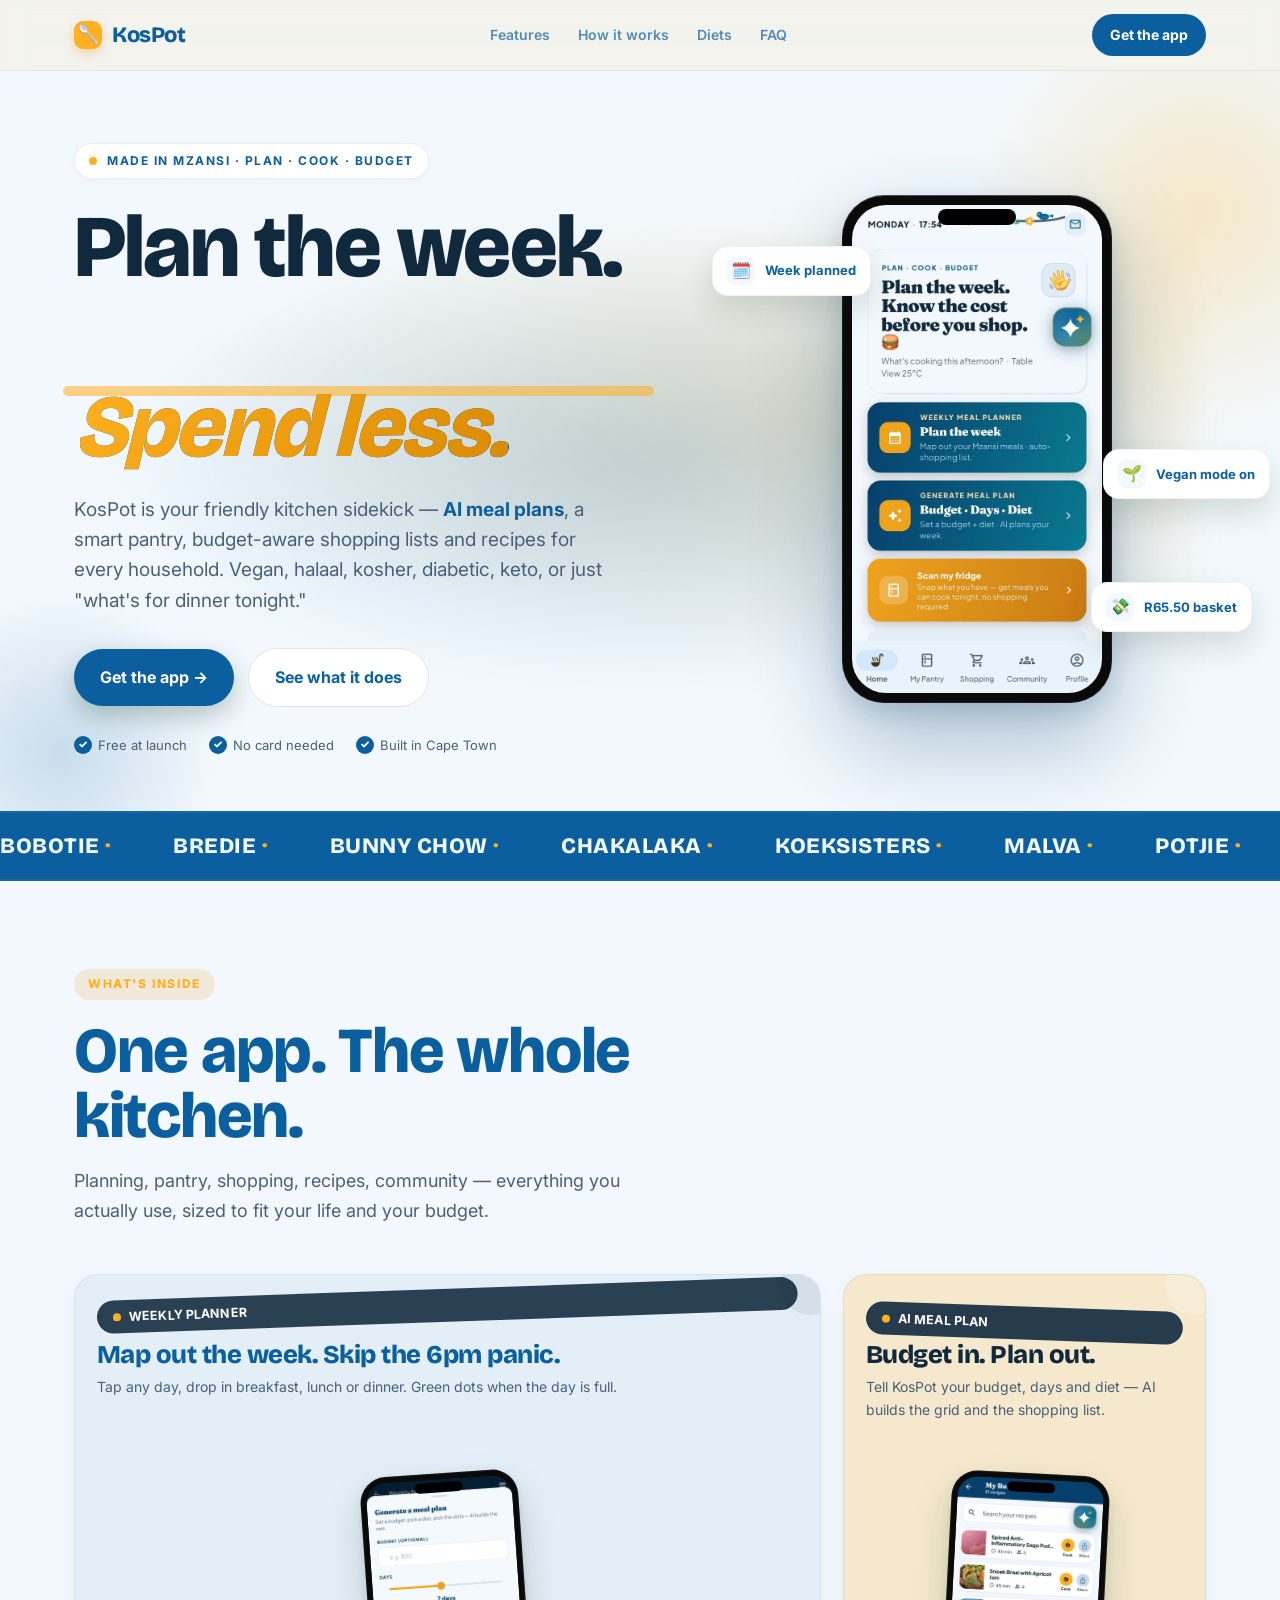
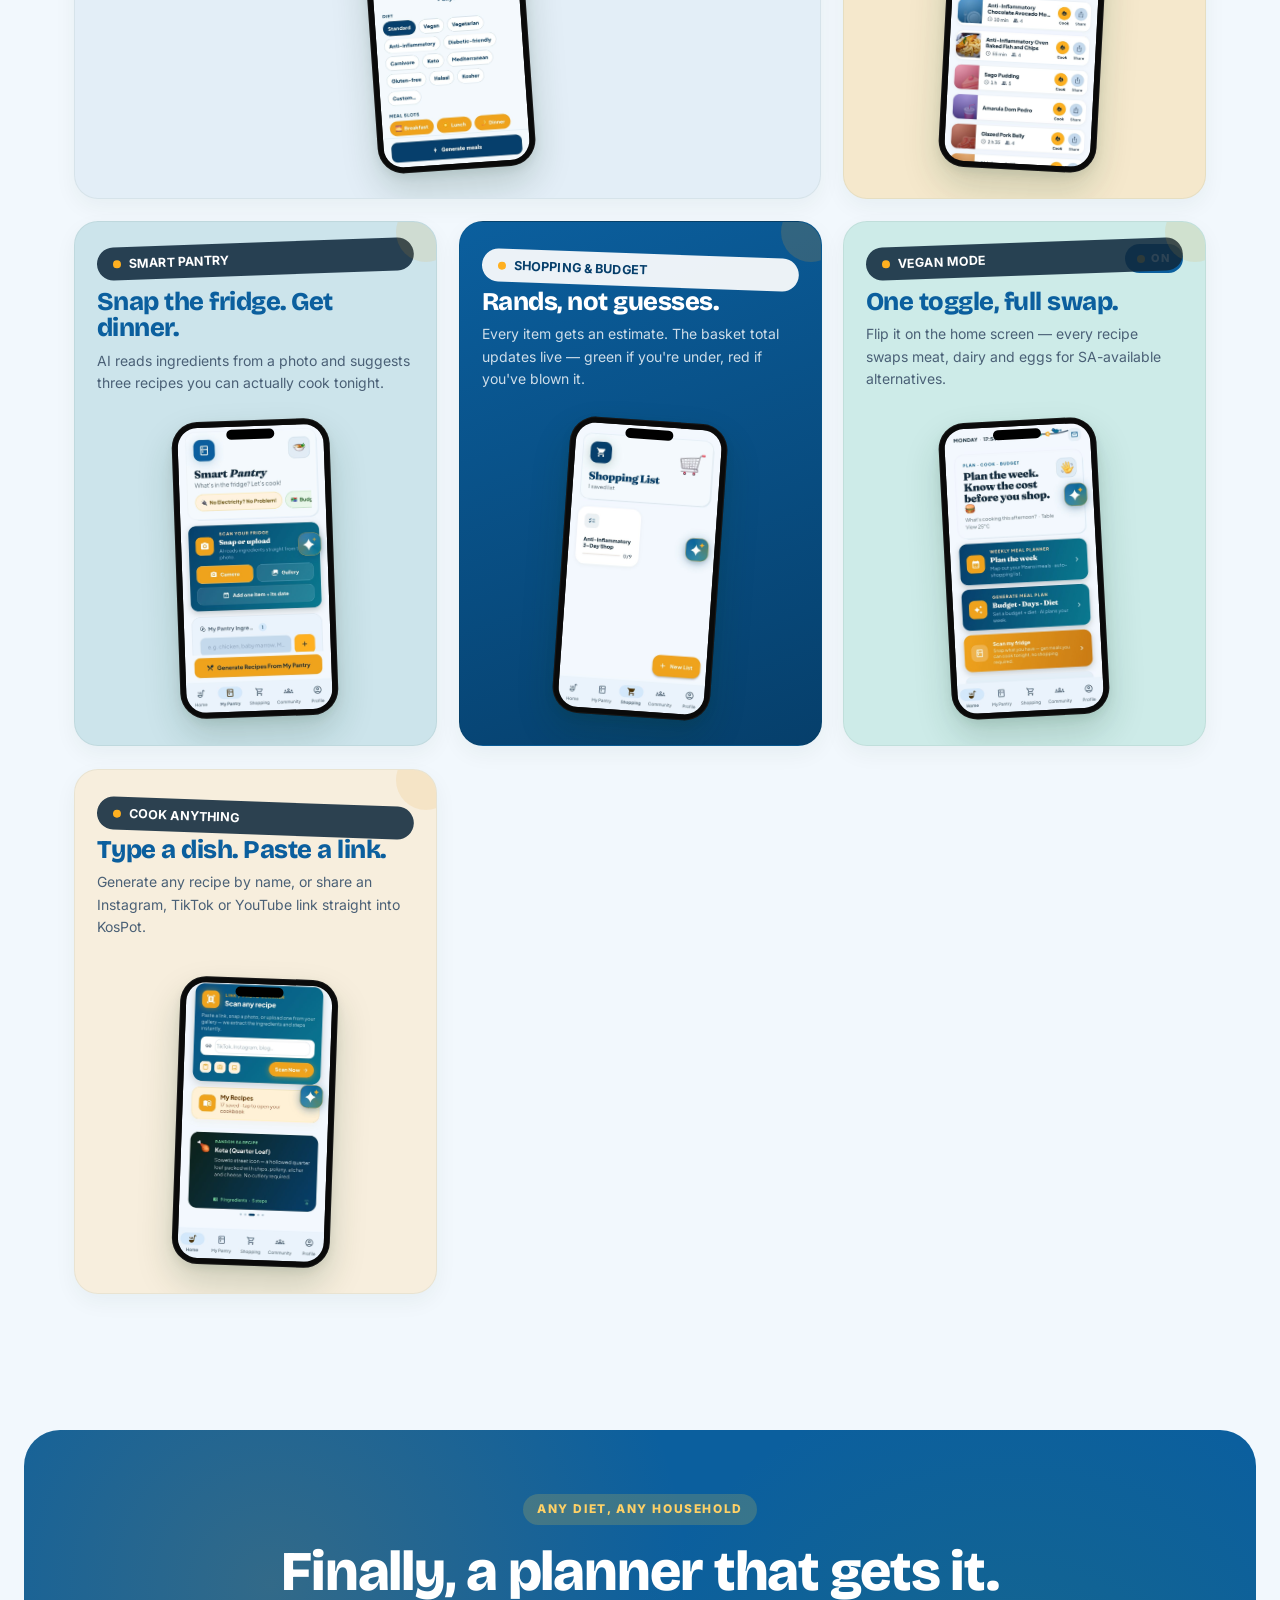
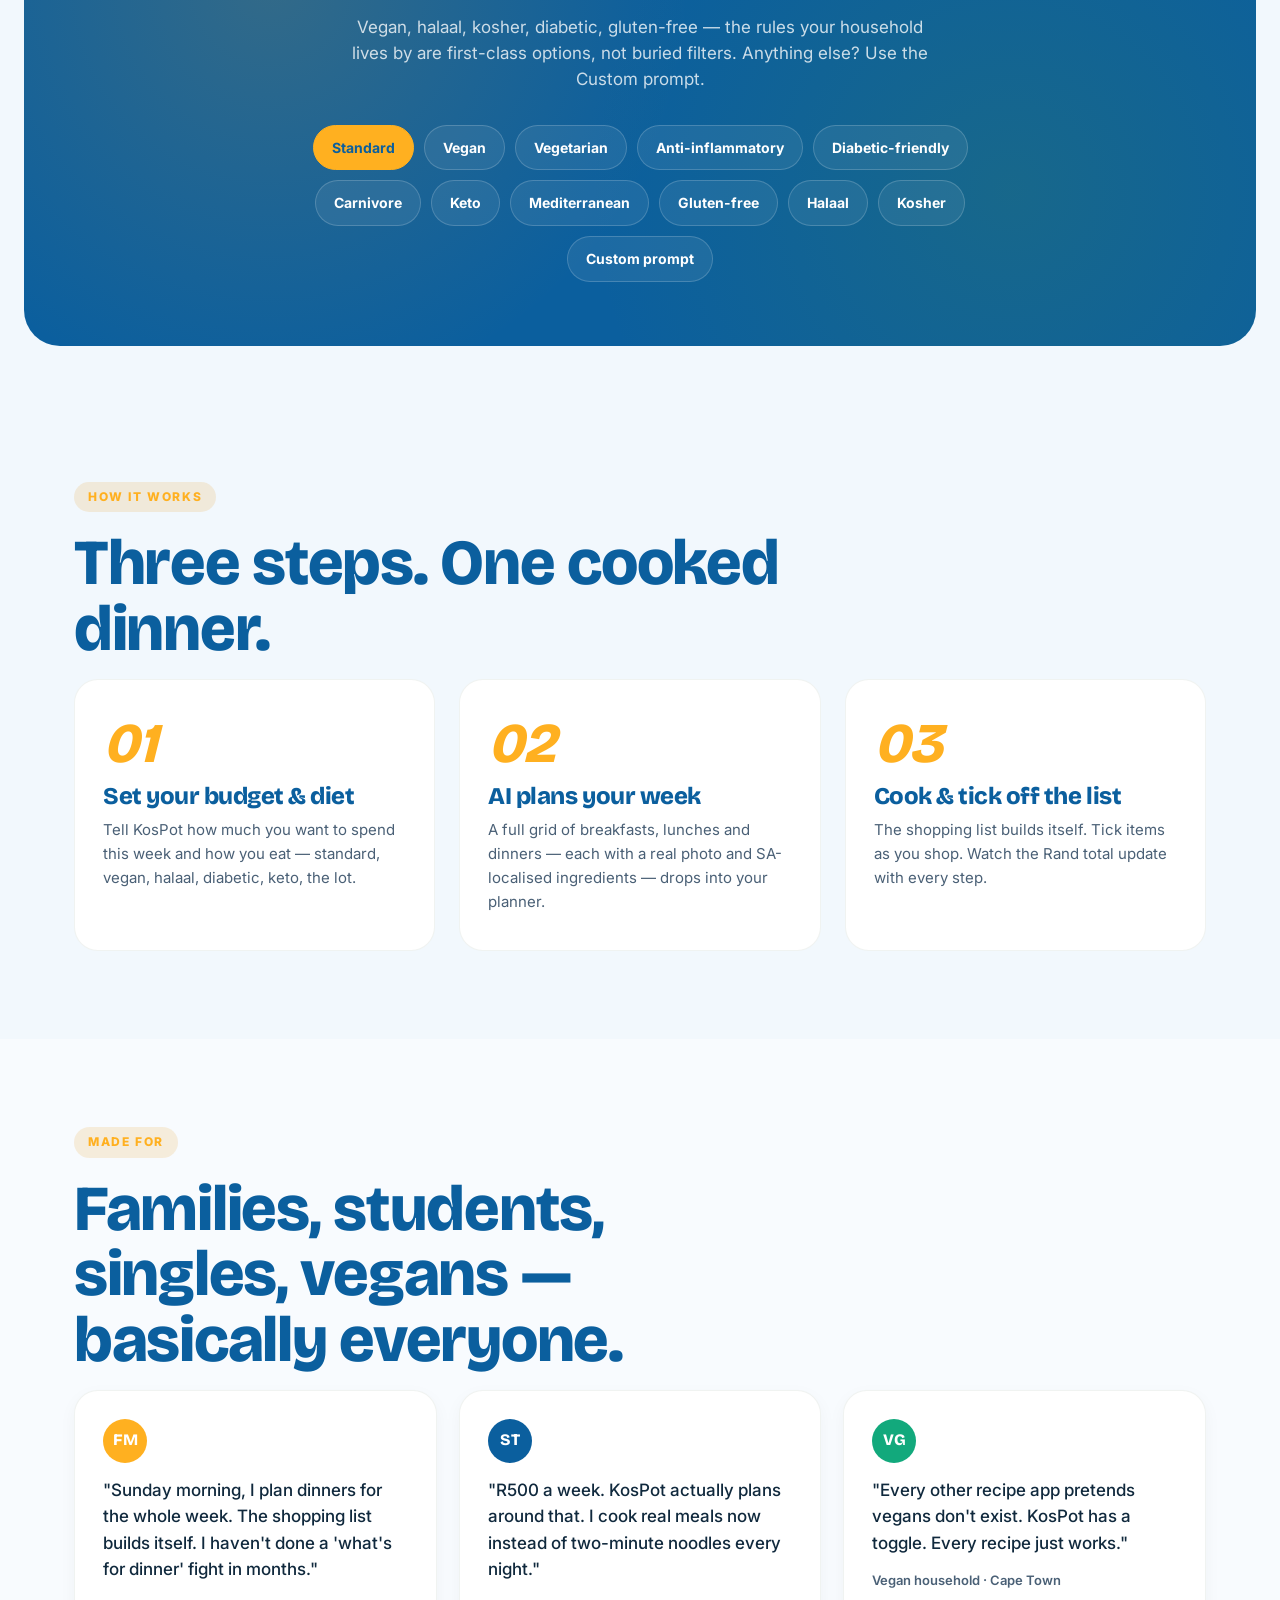
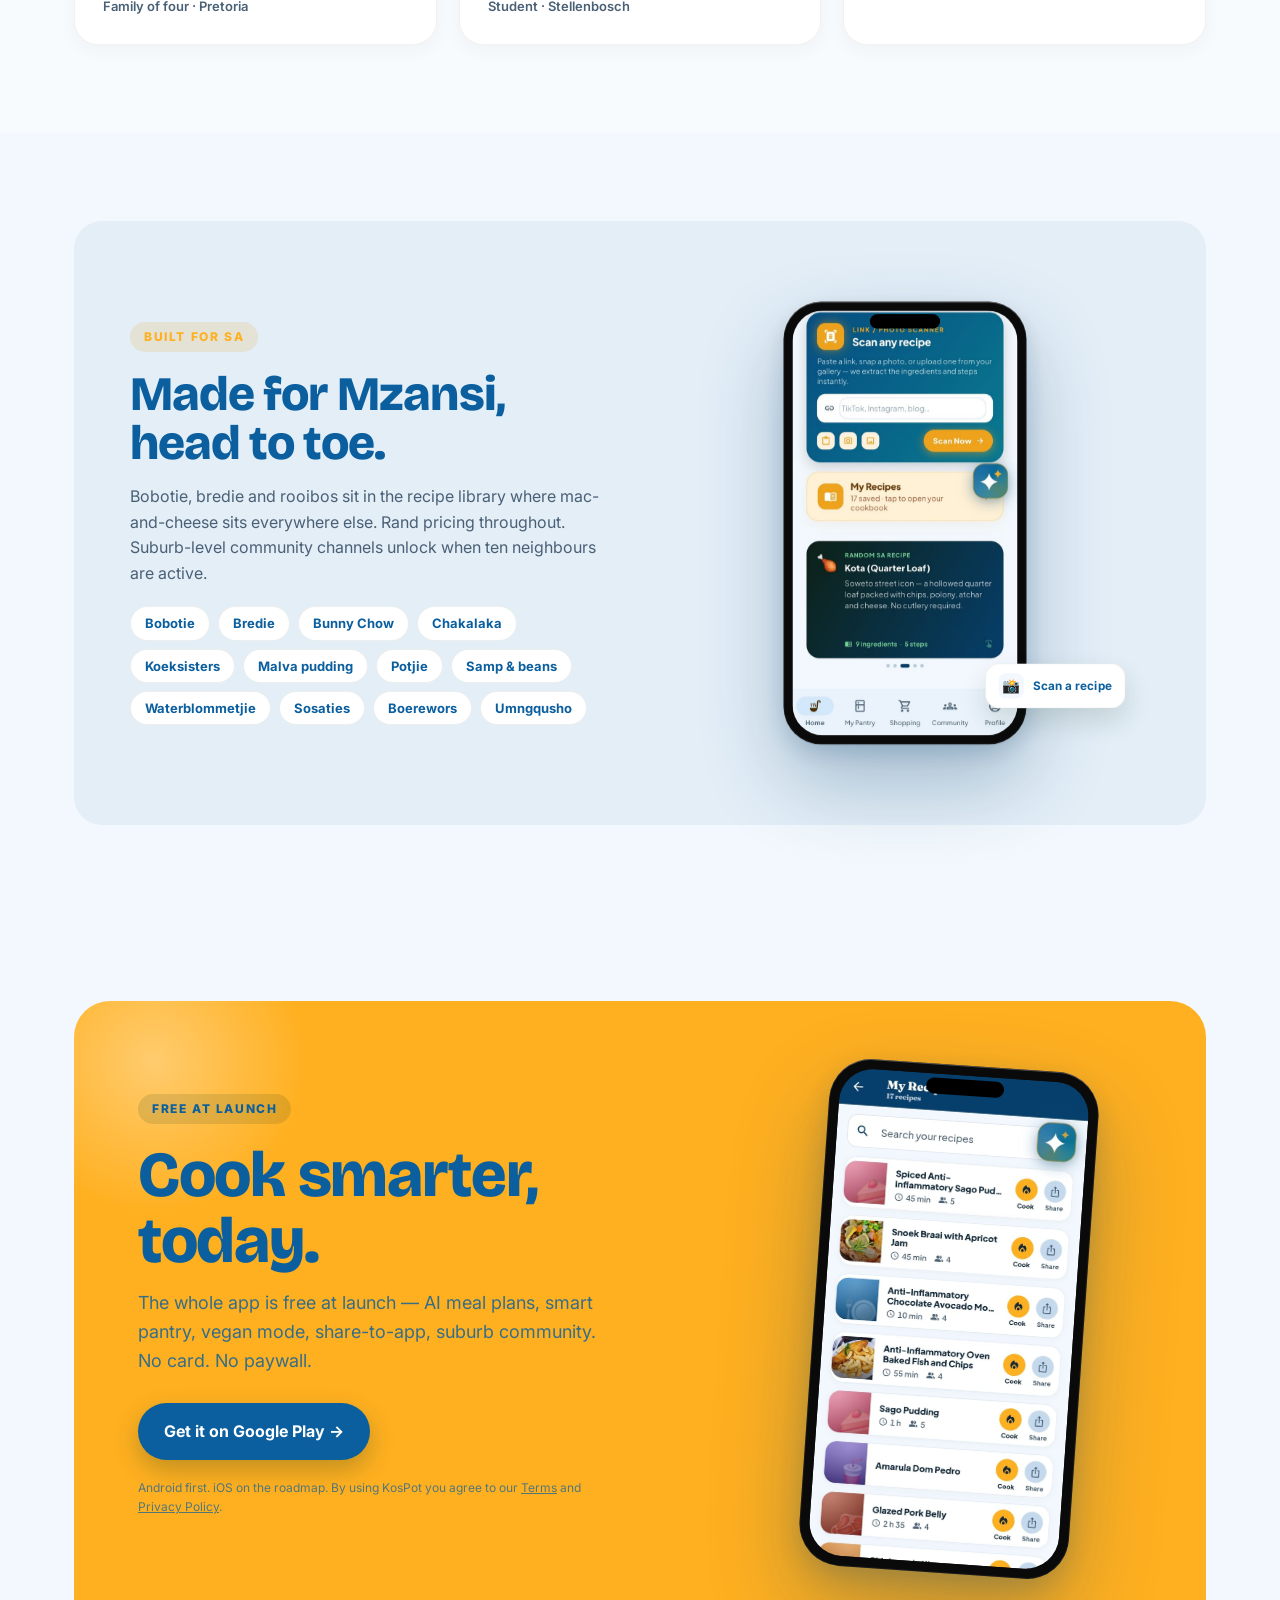
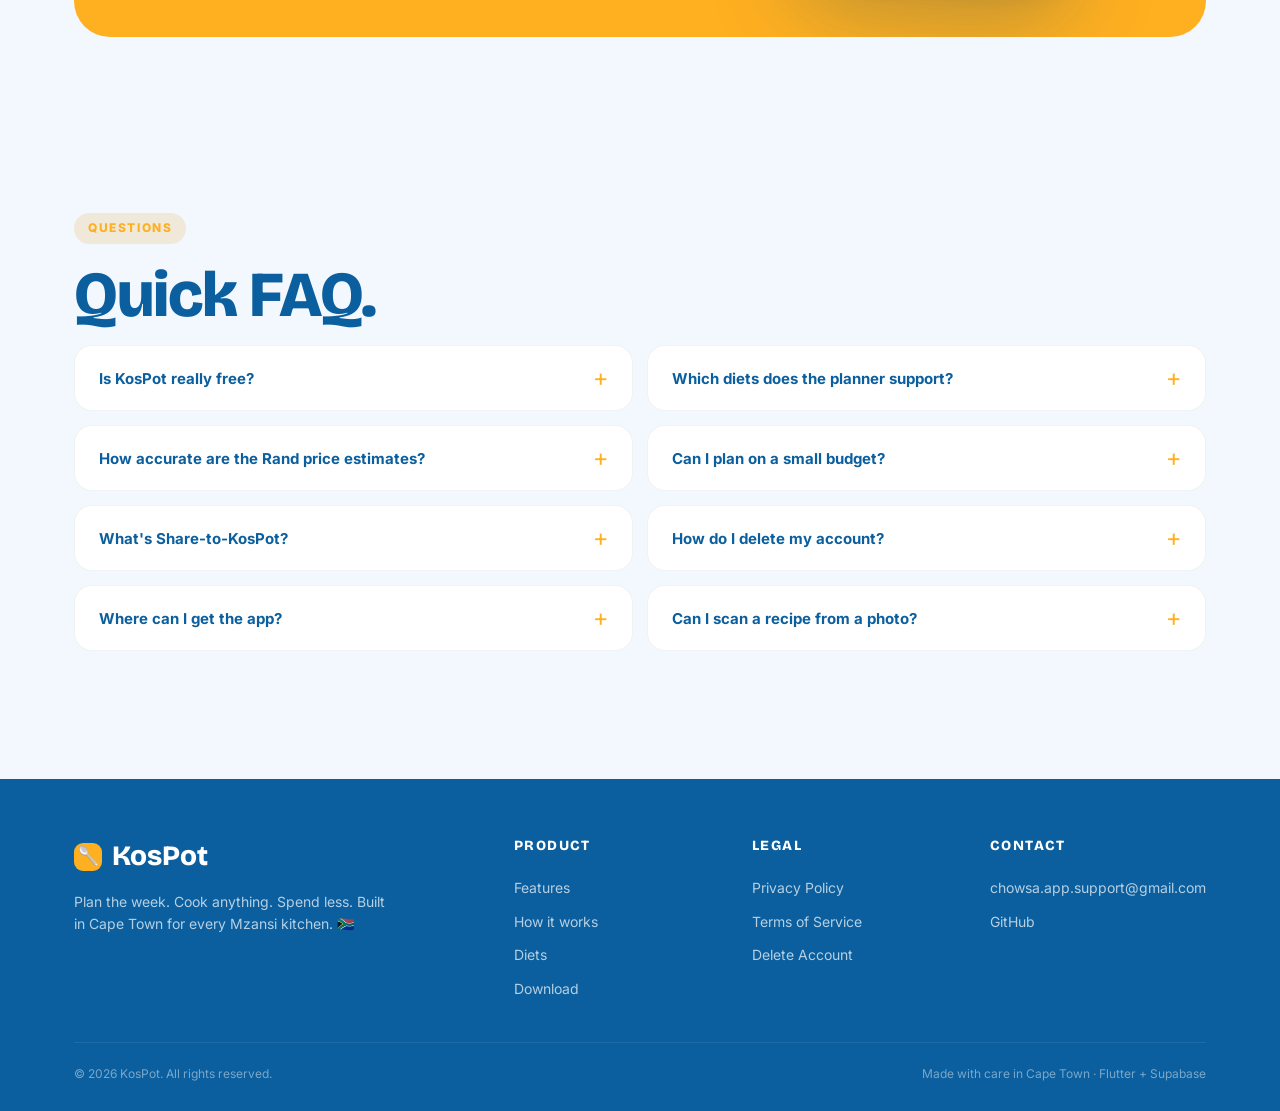
==== index.html @ d33326ac "KosPot marketing site Rebuilt around the app as it actually ships:  - Palette moved from the old for" ====
<!DOCTYPE html>
<html lang="en">
<head>
<meta charset="UTF-8">
<meta name="viewport" content="width=device-width, initial-scale=1.0">
<title>KosPot — Plan the week. Cook anything. Spend less.</title>
<meta name="description" content="KosPot is South Africa's friendliest kitchen sidekick. AI meal plans, a smart pantry, budget-aware shopping lists and recipes for every diet — Mzansi-flavoured, household-friendly.">
<meta name="keywords" content="meal planner south africa, AI meal plan, vegan halaal kosher planner, grocery budget app, smart pantry, KosPot, recipe scanner">
<meta name="theme-color" content="#0B5F9E">
<meta property="og:title" content="KosPot — Plan the week. Cook anything. Spend less.">
<meta property="og:description" content="AI meal plans, smart pantry, budget shopping lists and recipes for every diet. Made in Mzansi.">
<meta property="og:type" content="website">
<meta property="og:image" content="assets/screens/home.jpg">
<meta name="twitter:card" content="summary_large_image">

<link rel="preconnect" href="https://fonts.googleapis.com">
<link rel="preconnect" href="https://fonts.gstatic.com" crossorigin>
<link href="https://fonts.googleapis.com/css2?family=Bricolage+Grotesque:opsz,wght@12..96,500;12..96,700;12..96,800&family=Inter:wght@400;500;600;700;800&display=swap" rel="stylesheet">

<style>
  :root {
    /* Cape Blue — the palette the app actually ships, lifted straight from
       ChowFreshTokens in lib/theme/app_theme.dart. The variable NAMES are the
       old green ones on purpose: two hundred rules below reference them, and
       renaming --forest to --ocean is a diff that changes nothing a visitor
       can see. Only the values moved. */
    --forest:    #0B5F9E;   /* ChowFreshTokens.forest — the anchor */
    --forest-2:  #0A7A90;   /* lagoon — hovers and the second hue */
    --deep:      #063F6B;   /* forestDeep — pressed states, dark panels */
    --mango:     #FFB020;   /* amber — the accent, one per screen */
    --mango-2:   #FFC556;
    --mango-3:   #D98A00;   /* amberDeep — amber that has to hold text */
    --cream:     #F2F8FD;   /* the page */
    --cream-2:   #F8FBFE;
    --mint:      #E3EEF7;   /* mist — tinted container fill */
    --sand:      #F7EEDD;   /* the warm half of the palette */
    --leaf:      #12A97C;   /* success — "in budget", "planned" */
    --ink:       #10293D;   /* charcoal — headings */
    --muted:     #4A6076;   /* graphite — body copy */
    --slate:     #7D93A6;   /* captions */
    --hairline:  #D6E4EF;
    --paper:     #ffffff;
    --gold:      #FFD166;
  }
  * { box-sizing: border-box; margin: 0; padding: 0; }
  html { scroll-behavior: smooth; -webkit-text-size-adjust: 100%; }
  body {
    font-family: 'Inter', -apple-system, BlinkMacSystemFont, sans-serif;
    background: var(--cream);
    color: var(--ink);
    line-height: 1.55;
    -webkit-font-smoothing: antialiased;
    overflow-x: hidden;
  }
  h1, h2, h3, h4 {
    font-family: 'Bricolage Grotesque', 'Inter', sans-serif;
    font-weight: 800;
    letter-spacing: -0.02em;
    line-height: 1.02;
    color: var(--forest);
  }
  a { color: inherit; text-decoration: none; }
  img { display: block; max-width: 100%; height: auto; }
  button { font-family: inherit; }

  .wrap { max-width: 1180px; margin: 0 auto; padding: 0 24px; }

  /* ── Nav ───────────────────────────────────────────────── */
  nav {
    position: sticky; top: 0; z-index: 100;
    backdrop-filter: blur(14px); -webkit-backdrop-filter: blur(14px);
    background: rgba(244, 241, 234, 0.78);
    border-bottom: 1px solid rgba(12,53,30,0.07);
  }
  .nav-inner {
    max-width: 1180px; margin: 0 auto;
    padding: 14px 24px;
    display: flex; align-items: center; justify-content: space-between;
  }
  .logo {
    font-family: 'Bricolage Grotesque', sans-serif;
    font-weight: 800; font-size: 22px; color: var(--forest);
    display: flex; align-items: center; gap: 10px;
    letter-spacing: -0.02em;
  }
  .logo .dot {
    width: 28px; height: 28px; border-radius: 9px;
    background: var(--mango);
    display: inline-flex; align-items: center; justify-content: center;
    font-size: 18px;
    box-shadow: 0 4px 12px rgba(229,155,39,0.35);
  }
  .nav-links { display: flex; gap: 28px; font-size: 14px; font-weight: 600; }
  .nav-links a { color: var(--forest); opacity: 0.7; transition: opacity 0.15s; }
  .nav-links a:hover { opacity: 1; }
  .nav-cta {
    background: var(--forest); color: white; font-weight: 700;
    padding: 10px 18px; border-radius: 999px; font-size: 14px;
    transition: transform 0.15s, background 0.15s;
  }
  .nav-cta:hover { transform: translateY(-1px); background: var(--forest-2); }
  @media (max-width: 760px) { .nav-links { display: none; } }

  /* ── Hero ───────────────────────────────────────────────── */
  .hero {
    position: relative; overflow: hidden;
    background: var(--cream);
    padding: 72px 0 56px;
  }
  .hero::before {
    content: ''; position: absolute;
    top: -120px; right: -180px;
    width: 520px; height: 520px;
    background: radial-gradient(circle, rgba(255,176,32,0.24) 0%, transparent 62%);
    pointer-events: none;
  }
  .hero::after {
    content: ''; position: absolute;
    bottom: -120px; left: -120px;
    width: 360px; height: 360px;
    background: radial-gradient(circle, rgba(11,95,158,0.18) 0%, transparent 62%);
    pointer-events: none;
  }
  .hero-grid {
    position: relative; z-index: 1;
    display: grid; grid-template-columns: 1.15fr 0.85fr; gap: 56px;
    align-items: center;
  }
  @media (max-width: 900px) { .hero-grid { grid-template-columns: 1fr; gap: 40px; } }

  .hero-eyebrow {
    display: inline-flex; align-items: center; gap: 10px;
    background: white; color: var(--forest);
    font-size: 12px; font-weight: 700;
    text-transform: uppercase; letter-spacing: 1.5px;
    padding: 8px 14px; border-radius: 999px;
    border: 1px solid rgba(12,53,30,0.08);
    margin-bottom: 24px;
    box-shadow: 0 2px 8px rgba(12,53,30,0.04);
  }
  .hero-eyebrow .dotanim {
    width: 8px; height: 8px; border-radius: 50%;
    background: var(--mango);
    box-shadow: 0 0 0 0 rgba(229,155,39,0.6);
    animation: pulse 2s ease-out infinite;
  }
  @keyframes pulse {
    0%   { box-shadow: 0 0 0 0 rgba(229,155,39,0.55); }
    100% { box-shadow: 0 0 0 12px rgba(229,155,39,0); }
  }

  .hero h1 {
    font-size: clamp(44px, 7vw, 88px);
    color: var(--forest);
    margin-bottom: 22px;
  }
  .hero h1 .swirl {
    background: linear-gradient(120deg, var(--mango) 0%, #ED7B23 100%);
    -webkit-background-clip: text; background-clip: text;
    color: transparent;
    font-style: italic;
  }
  .hero h1 .underline {
    position: relative; white-space: nowrap;
  }
  .hero h1 .underline::after {
    content: ''; position: absolute;
    left: -2%; right: -2%; bottom: -6px;
    height: 10px;
    background: var(--mango);
    border-radius: 6px;
    opacity: 0.55;
    z-index: -1;
  }
  .hero-sub {
    font-size: clamp(17px, 1.6vw, 19px);
    color: var(--muted); line-height: 1.6;
    max-width: 540px; margin-bottom: 32px;
  }
  .hero-sub strong { color: var(--forest); font-weight: 700; }
  .hero-cta-row { display: flex; gap: 14px; flex-wrap: wrap; align-items: center; }
  .btn {
    display: inline-flex; align-items: center; gap: 10px;
    padding: 16px 26px; border-radius: 999px;
    font-weight: 700; font-size: 16px;
    transition: transform 0.15s, box-shadow 0.2s, background 0.15s;
    cursor: pointer; border: none;
  }
  .btn-primary {
    background: var(--forest); color: white;
    box-shadow: 0 10px 24px rgba(12,53,30,0.25);
  }
  .btn-primary:hover { transform: translateY(-2px); background: var(--forest-2); }
  .btn-ghost {
    background: white; color: var(--forest);
    border: 1.5px solid rgba(12,53,30,0.12);
  }
  .btn-ghost:hover { border-color: var(--forest); }

  .hero-trustline {
    margin-top: 28px;
    display: flex; gap: 22px; flex-wrap: wrap;
    font-size: 13px; color: var(--muted);
  }
  .hero-trustline span { display: inline-flex; align-items: center; gap: 6px; }
  .hero-trustline .tick {
    width: 18px; height: 18px; border-radius: 50%;
    background: var(--forest); color: white;
    display: inline-flex; align-items: center; justify-content: center;
    font-size: 11px; font-weight: 800;
  }

  /* Phone in hero */
  .hero-stage { position: relative; display: flex; justify-content: center; }
  .phone {
    position: relative;
    width: 270px; max-width: 100%;
    border-radius: 42px;
    background: #0a0a0a;
    padding: 10px;
    box-shadow:
      0 30px 80px rgba(6,63,107,0.28),
      0 8px 20px rgba(6,63,107,0.14),
      inset 0 0 0 1px rgba(255,255,255,0.06);
  }
  .phone::before {
    content: ''; position: absolute;
    top: 14px; left: 50%; transform: translateX(-50%);
    width: 78px; height: 16px; border-radius: 999px;
    background: #000; z-index: 2;
  }
  .phone img {
    border-radius: 34px; display: block; width: 100%;
  }
  .hero-stage .phone {
    transform: rotate(-2.5deg);
    transition: transform 0.5s ease;
  }
  .hero-stage:hover .phone { transform: rotate(-1deg) translateY(-4px); }

  /* Floating chips around the hero phone */
  .float-chip {
    position: absolute;
    background: white; padding: 10px 14px;
    border-radius: 16px;
    box-shadow: 0 14px 30px rgba(12,53,30,0.14);
    display: inline-flex; align-items: center; gap: 10px;
    font-size: 13px; font-weight: 700; color: var(--forest);
    border: 1px solid rgba(12,53,30,0.06);
    animation: bob 5s ease-in-out infinite;
  }
  .float-chip.chip-1 { top: 10%; left: -8%; }
  .float-chip.chip-2 { bottom: 14%; right: -10%; animation-delay: 1.2s; }
  .float-chip.chip-3 { top: 50%; right: -14%; animation-delay: 2.4s; }
  .float-chip .badge-emoji {
    width: 28px; height: 28px; border-radius: 8px;
    background: var(--cream); display: inline-flex;
    align-items: center; justify-content: center;
    font-size: 16px;
  }
  @keyframes bob {
    0%, 100% { transform: translateY(0); }
    50%      { transform: translateY(-8px); }
  }
  @media (max-width: 480px) {
    .float-chip.chip-1, .float-chip.chip-2, .float-chip.chip-3 { display: none; }
  }

  /* ── Marquee ───────────────────────────────────────────────── */
  .marquee {
    background: var(--forest);
    color: var(--cream);
    padding: 16px 0;
    overflow: hidden;
    white-space: nowrap;
    border-top: 2px solid rgba(255,255,255,0.05);
    border-bottom: 2px solid rgba(255,255,255,0.05);
  }
  .marquee-track {
    display: inline-block;
    animation: marquee 38s linear infinite;
    font-family: 'Bricolage Grotesque', sans-serif;
    font-size: 22px; font-weight: 800;
    letter-spacing: 0.5px;
  }
  .marquee-track span { margin-right: 56px; }
  .marquee-track .dot { color: var(--mango); }
  @keyframes marquee {
    from { transform: translateX(0); }
    to   { transform: translateX(-50%); }
  }

  /* ── Section title ───────────────────────────────────────────────── */
  section { padding: 88px 0; }
  .section-eyebrow {
    display: inline-block;
    background: rgba(229,155,39,0.16);
    color: var(--mango);
    font-size: 12px; font-weight: 800;
    text-transform: uppercase; letter-spacing: 1.6px;
    padding: 6px 14px; border-radius: 999px;
    margin-bottom: 18px;
  }
  .section-title {
    font-size: clamp(40px, 5.4vw, 64px);
    max-width: 720px;
    margin-bottom: 18px;
  }
  .section-lead {
    font-size: 18px; color: var(--muted);
    max-width: 600px; line-height: 1.65;
    margin-bottom: 48px;
  }

  /* ── Feature deck ───────────────────────────────────────────────── */
  .deck {
    display: grid;
    grid-template-columns: repeat(3, 1fr);
    gap: 22px;
  }
  @media (max-width: 900px) { .deck { grid-template-columns: repeat(2, 1fr); } }
  @media (max-width: 560px) { .deck { grid-template-columns: 1fr; } }

  .card {
    position: relative;
    background: var(--paper);
    border-radius: 24px;
    padding: 26px 22px 24px;
    border: 1px solid rgba(12,53,30,0.06);
    box-shadow: 0 8px 22px rgba(12,53,30,0.05);
    overflow: hidden;
    transition: transform 0.25s ease, box-shadow 0.25s ease;
    display: flex; flex-direction: column;
  }
  .card:hover {
    transform: translateY(-6px) rotate(0deg);
    box-shadow: 0 18px 38px rgba(12,53,30,0.12);
  }
  .card .tile-tag {
    display: inline-flex; align-items: center; gap: 8px;
    font-size: 11px; font-weight: 800;
    text-transform: uppercase; letter-spacing: 1.4px;
    color: var(--mango);
    margin-bottom: 8px;
  }
  .card .tile-tag .swatch-dot {
    width: 8px; height: 8px; border-radius: 50%;
    background: currentColor;
  }
  .card h3 {
    font-size: clamp(22px, 2vw, 26px);
    margin-bottom: 8px;
  }
  .card p {
    font-size: 14px; color: var(--muted);
    line-height: 1.6;
    margin-bottom: 18px;
  }

  /* Mini phone inside cards */
  .mini-stage {
    margin-top: auto;
    display: flex; justify-content: center;
    padding: 8px 0 4px;
    position: relative;
  }
  .mini-phone {
    position: relative;
    width: 158px;
    border-radius: 26px;
    background: #0a0a0a;
    padding: 6px;
    box-shadow:
      0 18px 36px rgba(12,53,30,0.18),
      0 4px 10px rgba(12,53,30,0.08),
      inset 0 0 0 1px rgba(255,255,255,0.06);
    transition: transform 0.35s ease;
  }
  .mini-phone::before {
    content: ''; position: absolute;
    top: 9px; left: 50%; transform: translateX(-50%);
    width: 48px; height: 10px; border-radius: 999px;
    background: #000; z-index: 2;
  }
  .mini-phone img {
    border-radius: 20px; display: block; width: 100%;
  }

  /* Color blocks + tilts — playful variety */
  .card.c-planner { background: var(--mint); }
  .card.c-planner .mini-phone { transform: rotate(-4deg); }
  .card.c-planner:hover .mini-phone { transform: rotate(-1.5deg) translateY(-4px); }

  .card.c-ai { background: var(--mango); }
  .card.c-ai h3, .card.c-ai p { color: var(--forest); }
  .card.c-ai .tile-tag { color: var(--forest); }
  .card.c-ai p { color: rgba(12,53,30,0.78); }
  .card.c-ai .mini-phone { transform: rotate(3deg); }
  .card.c-ai:hover .mini-phone { transform: rotate(1deg) translateY(-4px); }

  .card.c-pantry { background: var(--paper); }
  .card.c-pantry .mini-phone { transform: rotate(-2deg); }
  .card.c-pantry:hover .mini-phone { transform: rotate(0deg) translateY(-4px); }

  .card.c-shopping {
    background: linear-gradient(160deg, #0C351E 0%, #1A4D2E 100%);
    color: white;
  }
  .card.c-shopping h3 { color: white; }
  .card.c-shopping p { color: rgba(255,255,255,0.78); }
  .card.c-shopping .tile-tag { color: var(--mango-2); }
  .card.c-shopping .mini-phone { transform: rotate(4deg); }
  .card.c-shopping:hover .mini-phone { transform: rotate(1.5deg) translateY(-4px); }

  .card.c-vegan { background: var(--paper); }
  .card.c-vegan .mini-phone { transform: rotate(-3deg); }
  .card.c-vegan:hover .mini-phone { transform: rotate(-0.5deg) translateY(-4px); }
  .card.c-vegan .vegan-pill {
    position: absolute; top: 22px; right: 22px;
    background: var(--forest); color: white;
    font-size: 11px; font-weight: 800;
    text-transform: uppercase; letter-spacing: 1.2px;
    padding: 6px 12px; border-radius: 999px;
    display: inline-flex; align-items: center; gap: 6px;
  }
  .card.c-vegan .vegan-pill .leaf-dot {
    width: 8px; height: 8px; border-radius: 50%;
    background: var(--mango);
  }

  .card.c-share { background: var(--cream); }
  .card.c-share .mini-phone { transform: rotate(2deg); }
  .card.c-share:hover .mini-phone { transform: rotate(0deg) translateY(-4px); }

  /* Confetti specks behind cards — pure CSS for fun */
  .card::after {
    content: '';
    position: absolute;
    top: -20px; right: -20px;
    width: 60px; height: 60px;
    border-radius: 50%;
    background: rgba(229,155,39,0.12);
    pointer-events: none;
  }
  .card.c-ai::after { background: rgba(255,255,255,0.22); }
  .card.c-shopping::after { background: rgba(229,155,39,0.18); }
  .card.c-planner::after { background: rgba(12,53,30,0.07); }

  /* ── Diets band ───────────────────────────────────────────────── */
  .band-diets {
    background: var(--forest);
    color: white; text-align: center;
    border-radius: 36px;
    padding: 64px 24px;
    margin: 24px;
    position: relative; overflow: hidden;
  }
  .band-diets::before {
    content: ''; position: absolute;
    inset: 0;
    background:
      radial-gradient(circle at 20% 30%, rgba(229,155,39,0.18) 0%, transparent 40%),
      radial-gradient(circle at 80% 70%, rgba(74,138,63,0.20) 0%, transparent 40%);
    pointer-events: none;
  }
  .band-diets > * { position: relative; z-index: 1; }
  .band-diets .section-eyebrow {
    background: rgba(255,210,63,0.18);
    color: var(--gold);
  }
  .band-diets h2 {
    color: white;
    font-size: clamp(36px, 4.6vw, 56px);
    margin-bottom: 14px;
  }
  .band-diets p {
    color: rgba(255,255,255,0.78);
    max-width: 600px; margin: 0 auto 32px;
    font-size: 17px;
  }
  .diet-chips {
    display: flex; flex-wrap: wrap; gap: 10px; justify-content: center;
    max-width: 760px; margin: 0 auto;
  }
  .diet-chip {
    background: rgba(255,255,255,0.07);
    color: white;
    border: 1px solid rgba(255,255,255,0.18);
    padding: 11px 18px; border-radius: 999px;
    font-size: 14px; font-weight: 700;
    transition: background 0.15s;
  }
  .diet-chip:hover { background: rgba(255,255,255,0.14); }
  .diet-chip.hot {
    background: var(--mango);
    color: var(--forest);
    border-color: var(--mango);
  }

  /* ── How it works ───────────────────────────────────────────────── */
  .howto-grid {
    display: grid; grid-template-columns: repeat(3, 1fr); gap: 24px;
  }
  @media (max-width: 800px) { .howto-grid { grid-template-columns: 1fr; } }
  .howto-card {
    background: var(--paper); padding: 36px 28px;
    border-radius: 24px;
    border: 1px solid rgba(12,53,30,0.06);
    position: relative;
  }
  .howto-card .step {
    font-family: 'Bricolage Grotesque', sans-serif;
    font-size: 56px; font-weight: 800;
    color: var(--mango); line-height: 1;
    margin-bottom: 12px; display: block;
    font-style: italic;
  }
  .howto-card h4 { font-size: 24px; margin-bottom: 10px; }
  .howto-card p { color: var(--muted); font-size: 15px; line-height: 1.6; }

  /* ── Audience / quotes ───────────────────────────────────────────────── */
  .audience-grid {
    display: grid; grid-template-columns: repeat(3, 1fr); gap: 22px;
  }
  @media (max-width: 800px) { .audience-grid { grid-template-columns: 1fr; } }
  .quote-card {
    background: var(--paper); padding: 28px;
    border-radius: 24px;
    border: 1px solid rgba(12,53,30,0.06);
    box-shadow: 0 6px 18px rgba(12,53,30,0.04);
  }
  .quote-card .avatar {
    width: 44px; height: 44px; border-radius: 50%;
    background: var(--mango); color: white;
    display: inline-flex; align-items: center; justify-content: center;
    font-weight: 800; font-size: 16px;
    margin-bottom: 14px;
    font-family: 'Bricolage Grotesque', sans-serif;
  }
  .quote-card .avatar.v2 { background: var(--forest); }
  .quote-card .avatar.v3 { background: var(--leaf); }
  .quote-card .quote {
    font-size: 17px; color: var(--ink);
    line-height: 1.55; margin-bottom: 14px;
    font-weight: 500;
  }
  .quote-card .who {
    font-size: 13px; color: var(--muted); font-weight: 600;
  }

  /* ── Made for SA strip ───────────────────────────────────────────────── */
  .sa-strip {
    background: var(--mint);
    border-radius: 28px;
    padding: 56px;
    display: grid; grid-template-columns: 1fr 1fr; gap: 40px;
    align-items: center;
  }
  @media (max-width: 800px) { .sa-strip { grid-template-columns: 1fr; padding: 36px; } }
  .sa-strip h2 { font-size: clamp(34px, 4.2vw, 48px); margin-bottom: 16px; }
  .sa-strip p { color: var(--muted); font-size: 16px; line-height: 1.6; margin-bottom: 20px; }
  .sa-tags {
    display: flex; flex-wrap: wrap; gap: 8px;
  }
  .sa-tag {
    background: white; color: var(--forest);
    border: 1px solid rgba(12,53,30,0.08);
    padding: 6px 14px; border-radius: 999px;
    font-size: 13px; font-weight: 700;
  }

  /* ── Download CTA ───────────────────────────────────────────────── */
  .download-wrap {
    background: var(--mango);
    border-radius: 36px;
    padding: 64px;
    position: relative; overflow: hidden;
    color: var(--forest);
  }
  @media (max-width: 720px) { .download-wrap { padding: 40px 28px; border-radius: 24px; } }
  .download-wrap::before {
    content: ''; position: absolute;
    top: -120px; left: -100px;
    width: 360px; height: 360px;
    background: radial-gradient(circle, rgba(255,255,255,0.35) 0%, transparent 60%);
    pointer-events: none;
  }
  .download-grid {
    position: relative; z-index: 1;
    display: grid; grid-template-columns: 1.2fr 0.8fr; gap: 40px;
    align-items: center;
  }
  @media (max-width: 800px) { .download-grid { grid-template-columns: 1fr; } }
  .download-wrap h2 {
    color: var(--forest);
    font-size: clamp(40px, 5vw, 64px);
    margin-bottom: 16px;
  }
  .download-wrap p {
    color: var(--forest); opacity: 0.82;
    font-size: 18px; line-height: 1.6;
    margin-bottom: 28px;
    max-width: 480px;
  }
  .download-wrap .btn-primary { background: var(--forest); }
  .download-wrap .micro { font-size: 12px; opacity: 0.7; margin-top: 18px; }
  .download-stage { display: flex; justify-content: center; }
  .download-stage .phone { transform: rotate(4deg); }

  /* ── FAQ ───────────────────────────────────────────────── */
  .faq-grid {
    display: grid; grid-template-columns: 1fr 1fr; gap: 14px;
  }
  @media (max-width: 800px) { .faq-grid { grid-template-columns: 1fr; } }
  details.faq {
    background: var(--paper);
    border-radius: 18px;
    padding: 20px 24px;
    border: 1px solid rgba(12,53,30,0.06);
    transition: box-shadow 0.2s;
  }
  details.faq[open] { box-shadow: 0 10px 28px rgba(12,53,30,0.08); }
  details.faq summary {
    cursor: pointer;
    font-weight: 700; font-size: 15px;
    color: var(--forest);
    list-style: none;
    display: flex; justify-content: space-between; align-items: center;
    gap: 12px;
  }
  details.faq summary::-webkit-details-marker { display: none; }
  details.faq summary::after {
    content: '+'; font-size: 24px; color: var(--mango); font-weight: 400;
    transition: transform 0.2s; line-height: 1; flex-shrink: 0;
  }
  details.faq[open] summary::after { transform: rotate(45deg); }
  details.faq > p {
    color: var(--muted); margin-top: 12px; line-height: 1.6;
    font-size: 14px;
  }

  /* ── Footer ───────────────────────────────────────────────── */
  footer {
    background: var(--forest);
    color: rgba(255,255,255,0.7);
    padding: 56px 0 28px;
    margin-top: 40px;
  }
  .foot-grid {
    display: grid; grid-template-columns: 2fr 1fr 1fr 1fr; gap: 36px;
    margin-bottom: 36px;
  }
  @media (max-width: 720px) { .foot-grid { grid-template-columns: 1fr 1fr; gap: 28px; } }
  footer h5 {
    font-family: 'Bricolage Grotesque', sans-serif;
    font-weight: 800; font-size: 14px;
    color: white; text-transform: uppercase;
    letter-spacing: 1.4px; margin-bottom: 14px;
  }
  footer ul { list-style: none; }
  footer li { padding: 6px 0; font-size: 14px; }
  footer a:hover { color: var(--mango-2); }
  .foot-logo {
    font-family: 'Bricolage Grotesque', sans-serif;
    font-weight: 800; font-size: 28px; color: white;
    margin-bottom: 12px; display: flex; align-items: center; gap: 10px;
  }
  .foot-tag { font-size: 14px; max-width: 320px; line-height: 1.6; }
  .foot-bottom {
    padding-top: 22px;
    border-top: 1px solid rgba(255,255,255,0.08);
    display: flex; justify-content: space-between; flex-wrap: wrap; gap: 12px;
    font-size: 12px;
    color: rgba(255,255,255,0.45);
  }

  /* ── Reveal on scroll ───────────────────────────────────────────────── */
  .reveal { opacity: 0; transform: translateY(18px); transition: opacity 0.6s ease, transform 0.6s ease; }
  .reveal.in { opacity: 1; transform: translateY(0); }

  /* ── Mobile polish ───────────────────────────────────────────────── */
  @media (max-width: 720px) {
    section { padding: 56px 0; }
    .hero { padding: 48px 0 32px; }
    .band-diets { padding: 48px 20px; margin: 16px; border-radius: 28px; }
    .section-title { font-size: clamp(32px, 8vw, 44px); }
    .section-lead { font-size: 16px; margin-bottom: 32px; }
    .marquee-track { font-size: 18px; animation-duration: 26s; }
    .mini-phone { width: 170px; }
    .hero-trustline { gap: 14px; font-size: 12px; }
    .download-stage { display: none; }
  }
  @media (prefers-reduced-motion: reduce) {
    .reveal, .reveal.in { opacity: 1; transform: none; transition: none; }
    .marquee-track, .float-chip, .hero-eyebrow .dotanim { animation: none; }
  }

  /* =======================================================================
     LIFTED FROM 21st.dev, THEN PORTED TO PLAIN CSS

     Two components were pulled and read for their technique, not pasted in:
     "Hero with Mockup" (serafimcloud) and "Colorful Bento Grid" (radu). Both
     ship as React + Tailwind + shadcn; this site is a static page on GitHub
     Pages with no build step, so none of that markup could be reused. What
     was worth having was the MOTION and the SHAPE:

       * hero  - a staggered fade-and-rise, each element a beat behind the one
                 before it, over a soft glow, with the phone framed like a
                 device mockup rather than dropped on the page;
       * bento - tinted cards that tilt and lift under the cursor, with the
                 label set in a rotated pill instead of sitting square.

     Everything below is hand-written to match, on this site's own variables.
     ======================================================================= */

  /* -- the staggered entrance ------------------------------------------- */
  @keyframes appear {
    from { opacity: 0; transform: translateY(18px); }
    to   { opacity: 1; transform: translateY(0); }
  }
  @keyframes appear-zoom {
    from { opacity: 0; transform: scale(0.82); }
    to   { opacity: 1; transform: scale(1); }
  }

  .hero .reveal.in > * { animation: appear 0.7s cubic-bezier(.22,1,.36,1) both; }
  .hero .reveal.in > .hero-eyebrow   { animation-delay: 0ms; }
  .hero .reveal.in > h1              { animation-delay: 90ms; }
  .hero .reveal.in > .hero-sub       { animation-delay: 200ms; }
  .hero .reveal.in > .hero-cta-row   { animation-delay: 310ms; }
  .hero .reveal.in > .hero-trustline { animation-delay: 420ms; }
  .hero-stage .phone { animation: appear 0.9s cubic-bezier(.22,1,.36,1) 480ms both; }
  .hero-stage .float-chip {
    opacity: 0;
    animation: appear 0.6s ease-out both, bob 6s ease-in-out infinite;
  }
  .hero-stage .chip-1 { animation-delay: 780ms, 780ms; }
  .hero-stage .chip-2 { animation-delay: 900ms, 900ms; }
  .hero-stage .chip-3 { animation-delay: 1020ms, 1020ms; }

  /* The glow sits behind everything and arrives last, so the page resolves
     rather than all landing at once. */
  .hero-glow {
    position: absolute; inset: 0; pointer-events: none; z-index: 0;
    animation: appear-zoom 1.4s ease-out 620ms both;
  }
  .hero-glow::before {
    content: ''; position: absolute;
    left: 50%; top: 22%; transform: translateX(-50%);
    width: min(1100px, 130vw); height: 460px;
    background:
      radial-gradient(ellipse at center, rgba(11,95,158,0.22) 0%, transparent 68%),
      radial-gradient(ellipse at 68% 40%, rgba(255,176,32,0.20) 0%, transparent 62%);
    filter: blur(18px);
  }

  /* The headline, clipped out of a gradient rather than filled flat. */
  .hero h1 {
    background: linear-gradient(180deg, var(--ink) 0%, var(--ink) 48%, var(--forest) 100%);
    -webkit-background-clip: text; background-clip: text;
    -webkit-text-fill-color: transparent; color: transparent;
  }
  .hero h1 .underline::after { z-index: -1; }
  /* "Spend less." clips its own amber gradient. Now that the whole h1 does the
     same trick, say so explicitly on the child instead of leaving it to
     inherit -webkit-text-fill-color from the parent — that inheritance works,
     but it is the kind of thing a later edit silently breaks. */
  .hero h1 .swirl {
    -webkit-text-fill-color: transparent;
    background: linear-gradient(120deg, var(--mango) 0%, var(--mango-3) 100%);
    -webkit-background-clip: text; background-clip: text;
  }

  /* -- the phone, framed as a mockup ------------------------------------ */
  /* A lighter top edge is the whole trick: it reads as light catching the rim
     of a real device instead of a black rectangle on a page. */
  .phone {
    box-shadow:
      0 40px 90px rgba(6,63,107,0.30),
      0 10px 24px rgba(6,63,107,0.16),
      inset 0 1px 0 rgba(255,255,255,0.22),
      inset 0 0 0 1px rgba(255,255,255,0.07);
  }

  /* -- the bento deck --------------------------------------------------- */
  .deck { grid-auto-rows: 1fr; }
  .card {
    transition: transform .28s cubic-bezier(.22,1,.36,1), box-shadow .28s ease;
    will-change: transform;
  }
  .card .tile-tag {
    display: inline-flex; align-items: center; gap: 8px;
    padding: 7px 16px; border-radius: 999px;
    background: rgba(16,41,61,0.88); color: #fff;
    font-weight: 700; font-size: 0.78rem; letter-spacing: 0.01em;
    transform: rotate(-2deg); transform-origin: left center;
    transition: transform .28s cubic-bezier(.22,1,.36,1);
  }
  .card .tile-tag .swatch-dot { background: var(--mango); }
  .card:nth-child(even) .tile-tag { transform: rotate(2deg); }
  .card:hover .tile-tag { transform: rotate(0deg); }

  /* The first tile takes two columns, so the grid has a shape instead of
     being six identical boxes. */
  @media (min-width: 901px) { .deck > .card:first-child { grid-column: span 2; } }

  /* Tint the cards from the app's own hues, so the site and the app read as
     one product rather than two designs. */
  .card.c-planner  { background: var(--mint); }
  .card.c-ai       { background: rgba(255,176,32,0.22); }
  .card.c-ai h3    { color: var(--ink); }
  .card.c-ai p     { color: var(--muted); }
  .card.c-ai .tile-tag { background: rgba(16,41,61,0.9); color: #fff; }
  .card.c-pantry   { background: rgba(10,122,144,0.16); }
  .card.c-shopping { background: linear-gradient(160deg, var(--forest), var(--deep)); }
  .card.c-shopping h3 { color: #fff; }
  .card.c-shopping p  { color: rgba(255,255,255,0.80); }
  .card.c-shopping .tile-tag { background: rgba(255,255,255,0.92); color: var(--deep); }
  .card.c-vegan    { background: rgba(18,169,124,0.16); }
  .card.c-share    { background: var(--sand); }

  /* -- hover, but only where there is a cursor -------------------------- */
  @media (hover: hover) and (pointer: fine) {
    .card:hover {
      transform: translateY(-6px) rotate(1deg) scale(1.015);
      box-shadow: -6px 10px 34px 6px rgba(6,63,107,0.14);
    }
    .card:nth-child(even):hover {
      transform: translateY(-6px) rotate(-1deg) scale(1.015);
    }
  }

  /* -- mobile ------------------------------------------------------------ */
  /* Touch screens get no tilt and no lift. There is no hover state to leave
     on a phone, so a tapped card would simply stay crooked. */
  @media (hover: none) {
    .card:hover, .card:nth-child(even):hover { transform: none; box-shadow: none; }
    .card:hover .tile-tag { transform: rotate(-2deg); }
    .hero-stage:hover .phone { transform: rotate(-2.5deg); }
  }
  @media (max-width: 900px) {
    .hero { padding: 44px 0 40px; }
    .hero-glow::before { height: 320px; top: 12%; }
    .hero-stage .float-chip { display: none; }   /* they overhang the phone */
    .deck > .card:first-child { grid-column: auto; }
  }
  @media (max-width: 560px) {
    .wrap { padding: 0 18px; }
    .hero h1 { font-size: clamp(2.1rem, 9.5vw, 3rem); }
    .hero-sub { font-size: 1rem; }
    .hero-cta-row { gap: 10px; }
    .hero-cta-row .btn { flex: 1 1 100%; justify-content: center; text-align: center; }
    .hero-trustline { gap: 10px 16px; font-size: 0.85rem; }
    .card { padding: 20px 18px; }
    .card .tile-tag { font-size: 0.72rem; padding: 6px 13px; }
    .section-title { font-size: clamp(1.7rem, 7.5vw, 2.4rem); }
  }

  /* -- anyone who asked the OS for less motion gets none of it ----------- */
  @media (prefers-reduced-motion: reduce) {
    *, *::before, *::after {
      animation-duration: 0.01ms !important;
      animation-iteration-count: 1 !important;
      transition-duration: 0.01ms !important;
      scroll-behavior: auto !important;
    }
    .hero-stage .float-chip { opacity: 1; }
  }
</style>
</head>
<body>

<!-- ── NAV ─────────────────────────────────────────────────────── -->
<nav>
  <div class="nav-inner">
    <a href="#" class="logo">
      <span class="dot">🥄</span> KosPot
    </a>
    <div class="nav-links">
      <a href="#features">Features</a>
      <a href="#how">How it works</a>
      <a href="#diets">Diets</a>
      <a href="#faq">FAQ</a>
    </div>
    <a href="#download" class="nav-cta">Get the app</a>
  </div>
</nav>

<!-- ── HERO ─────────────────────────────────────────────────────── -->
<section class="hero">
  <div class="hero-glow" aria-hidden="true"></div>
  <div class="wrap hero-grid">
    <div class="reveal in">
      <span class="hero-eyebrow"><span class="dotanim"></span> Made in Mzansi · Plan · Cook · Budget</span>
      <h1>
        Plan the week.<br>
        <span class="underline">Cook anything.</span><br>
        <span class="swirl">Spend less.</span>
      </h1>
      <p class="hero-sub">
        KosPot is your friendly kitchen sidekick — <strong>AI meal plans</strong>,
        a smart pantry, budget-aware shopping lists and recipes for every
        household. Vegan, halaal, kosher, diabetic, keto, or just "what's
        for dinner tonight."
      </p>
      <div class="hero-cta-row">
        <a href="#download" class="btn btn-primary">Get the app →</a>
        <a href="#features" class="btn btn-ghost">See what it does</a>
      </div>
      <div class="hero-trustline">
        <span><span class="tick">✓</span> Free at launch</span>
        <span><span class="tick">✓</span> No card needed</span>
        <span><span class="tick">✓</span> Built in Cape Town</span>
      </div>
    </div>

    <div class="hero-stage reveal in">
      <div class="phone">
        <img src="assets/screens/home.jpg" alt="KosPot home screen — Plan the week. Know the cost before you shop. Vegan mode toggle visible.">
      </div>
      <div class="float-chip chip-1">
        <span class="badge-emoji">🗓️</span>
        Week planned
      </div>
      <div class="float-chip chip-2">
        <span class="badge-emoji">💸</span>
        R65.50 basket
      </div>
      <div class="float-chip chip-3">
        <span class="badge-emoji">🌱</span>
        Vegan mode on
      </div>
    </div>
  </div>
</section>

<!-- ── MARQUEE ─────────────────────────────────────────────────────── -->
<div class="marquee">
  <div class="marquee-track">
    <span>BOBOTIE <span class="dot">·</span> BREDIE <span class="dot">·</span> BUNNY CHOW <span class="dot">·</span> CHAKALAKA <span class="dot">·</span> KOEKSISTERS <span class="dot">·</span> MALVA <span class="dot">·</span> POTJIE <span class="dot">·</span> SAMP &amp; BEANS <span class="dot">·</span> ROOIBOS <span class="dot">·</span> WATERBLOMMETJIE <span class="dot">·</span> SOSATIES <span class="dot">·</span> BOEREWORS <span class="dot">·</span></span>
    <span>BOBOTIE <span class="dot">·</span> BREDIE <span class="dot">·</span> BUNNY CHOW <span class="dot">·</span> CHAKALAKA <span class="dot">·</span> KOEKSISTERS <span class="dot">·</span> MALVA <span class="dot">·</span> POTJIE <span class="dot">·</span> SAMP &amp; BEANS <span class="dot">·</span> ROOIBOS <span class="dot">·</span> WATERBLOMMETJIE <span class="dot">·</span> SOSATIES <span class="dot">·</span> BOEREWORS <span class="dot">·</span></span>
  </div>
</div>

<!-- ── FEATURES (Bento) ─────────────────────────────────────────────────────── -->
<section id="features">
  <div class="wrap reveal">
    <span class="section-eyebrow">What's inside</span>
    <h2 class="section-title">One app. The whole kitchen.</h2>
    <p class="section-lead">
      Planning, pantry, shopping, recipes, community — everything you actually use, sized to fit your life and your budget.
    </p>

    <div class="deck">
      <div class="card c-planner">
        <span class="tile-tag"><span class="swatch-dot"></span> Weekly Planner</span>
        <h3>Map out the week. Skip the 6pm panic.</h3>
        <p>Tap any day, drop in breakfast, lunch or dinner. Green dots when the day is full.</p>
        <div class="mini-stage">
          <div class="mini-phone">
            <img src="assets/screens/planner.jpg" alt="Weekly Menu Planner calendar inside KosPot">
          </div>
        </div>
      </div>

      <div class="card c-ai">
        <span class="tile-tag"><span class="swatch-dot"></span> AI Meal Plan</span>
        <h3>Budget in. Plan out.</h3>
        <p>Tell KosPot your budget, days and diet — AI builds the grid and the shopping list.</p>
        <div class="mini-stage">
          <div class="mini-phone">
            <img src="assets/screens/ai-plan.jpg" alt="AI Meal Plan generator with budget, days and diet options">
          </div>
        </div>
      </div>

      <div class="card c-pantry">
        <span class="tile-tag"><span class="swatch-dot"></span> Smart Pantry</span>
        <h3>Snap the fridge. Get dinner.</h3>
        <p>AI reads ingredients from a photo and suggests three recipes you can actually cook tonight.</p>
        <div class="mini-stage">
          <div class="mini-phone">
            <img src="assets/screens/pantry.jpg" alt="Smart Pantry — snap your fridge to detect ingredients">
          </div>
        </div>
      </div>

      <div class="card c-shopping">
        <span class="tile-tag"><span class="swatch-dot"></span> Shopping &amp; Budget</span>
        <h3>Rands, not guesses.</h3>
        <p>Every item gets an estimate. The basket total updates live — green if you're under, red if you've blown it.</p>
        <div class="mini-stage">
          <div class="mini-phone">
            <img src="assets/screens/shopping.jpg" alt="Shopping list with live Rand basket total">
          </div>
        </div>
      </div>

      <div class="card c-vegan">
        <span class="vegan-pill"><span class="leaf-dot"></span> ON</span>
        <span class="tile-tag"><span class="swatch-dot"></span> Vegan Mode</span>
        <h3>One toggle, full swap.</h3>
        <p>Flip it on the home screen — every recipe swaps meat, dairy and eggs for SA-available alternatives.</p>
        <div class="mini-stage">
          <div class="mini-phone">
            <img src="assets/screens/home.jpg" alt="Vegan Mode toggle on the KosPot home screen">
          </div>
        </div>
      </div>

      <div class="card c-share">
        <span class="tile-tag"><span class="swatch-dot"></span> Cook Anything</span>
        <h3>Type a dish. Paste a link.</h3>
        <p>Generate any recipe by name, or share an Instagram, TikTok or YouTube link straight into KosPot.</p>
        <div class="mini-stage">
          <div class="mini-phone">
            <img src="assets/screens/recipe.jpg" alt="Generate Any Recipe and Link Scanner inside KosPot">
          </div>
        </div>
      </div>
    </div>
  </div>
</section>

<!-- ── DIETS BAND ─────────────────────────────────────────────────────── -->
<section id="diets" style="padding: 24px 0;">
  <div class="band-diets reveal">
    <span class="section-eyebrow">Any diet, any household</span>
    <h2>Finally, a planner that gets it.</h2>
    <p>Vegan, halaal, kosher, diabetic, gluten-free — the rules your household lives by are first-class options, not buried filters. Anything else? Use the Custom prompt.</p>
    <div class="diet-chips">
      <span class="diet-chip hot">Standard</span>
      <span class="diet-chip">Vegan</span>
      <span class="diet-chip">Vegetarian</span>
      <span class="diet-chip">Anti-inflammatory</span>
      <span class="diet-chip">Diabetic-friendly</span>
      <span class="diet-chip">Carnivore</span>
      <span class="diet-chip">Keto</span>
      <span class="diet-chip">Mediterranean</span>
      <span class="diet-chip">Gluten-free</span>
      <span class="diet-chip">Halaal</span>
      <span class="diet-chip">Kosher</span>
      <span class="diet-chip">Custom prompt</span>
    </div>
  </div>
</section>

<!-- ── HOW IT WORKS ─────────────────────────────────────────────────────── -->
<section id="how">
  <div class="wrap reveal">
    <span class="section-eyebrow">How it works</span>
    <h2 class="section-title">Three steps. One cooked dinner.</h2>
    <div class="howto-grid">
      <div class="howto-card">
        <span class="step">01</span>
        <h4>Set your budget &amp; diet</h4>
        <p>Tell KosPot how much you want to spend this week and how you eat — standard, vegan, halaal, diabetic, keto, the lot.</p>
      </div>
      <div class="howto-card">
        <span class="step">02</span>
        <h4>AI plans your week</h4>
        <p>A full grid of breakfasts, lunches and dinners — each with a real photo and SA-localised ingredients — drops into your planner.</p>
      </div>
      <div class="howto-card">
        <span class="step">03</span>
        <h4>Cook &amp; tick off the list</h4>
        <p>The shopping list builds itself. Tick items as you shop. Watch the Rand total update with every step.</p>
      </div>
    </div>
  </div>
</section>

<!-- ── AUDIENCE ─────────────────────────────────────────────────────── -->
<section style="background: var(--cream-2);">
  <div class="wrap reveal">
    <span class="section-eyebrow">Made for</span>
    <h2 class="section-title">Families, students, singles, vegans — basically everyone.</h2>

    <div class="audience-grid">
      <div class="quote-card">
        <div class="avatar">FM</div>
        <p class="quote">"Sunday morning, I plan dinners for the whole week. The shopping list builds itself. I haven't done a 'what's for dinner' fight in months."</p>
        <div class="who">Family of four · Pretoria</div>
      </div>
      <div class="quote-card">
        <div class="avatar v2">ST</div>
        <p class="quote">"R500 a week. KosPot actually plans around that. I cook real meals now instead of two-minute noodles every night."</p>
        <div class="who">Student · Stellenbosch</div>
      </div>
      <div class="quote-card">
        <div class="avatar v3">VG</div>
        <p class="quote">"Every other recipe app pretends vegans don't exist. KosPot has a toggle. Every recipe just works."</p>
        <div class="who">Vegan household · Cape Town</div>
      </div>
    </div>
  </div>
</section>

<!-- ── SA STRIP ─────────────────────────────────────────────────────── -->
<section>
  <div class="wrap reveal">
    <div class="sa-strip">
      <div>
        <span class="section-eyebrow">Built for SA</span>
        <h2>Made for Mzansi, head to toe.</h2>
        <p>
          Bobotie, bredie and rooibos sit in the recipe library where mac-and-cheese sits everywhere else. Rand pricing throughout. Suburb-level community channels unlock when ten neighbours are active.
        </p>
        <div class="sa-tags">
          <span class="sa-tag">Bobotie</span>
          <span class="sa-tag">Bredie</span>
          <span class="sa-tag">Bunny Chow</span>
          <span class="sa-tag">Chakalaka</span>
          <span class="sa-tag">Koeksisters</span>
          <span class="sa-tag">Malva pudding</span>
          <span class="sa-tag">Potjie</span>
          <span class="sa-tag">Samp &amp; beans</span>
          <span class="sa-tag">Waterblommetjie</span>
          <span class="sa-tag">Sosaties</span>
          <span class="sa-tag">Boerewors</span>
          <span class="sa-tag">Umngqusho</span>
        </div>
      </div>
      <div class="hero-stage" style="transform: scale(0.9);">
        <div class="phone" style="transform: rotate(3deg);">
          <img src="assets/screens/recipe.jpg" alt="Scan any recipe — paste a link or photograph a page, and KosPot pulls out the ingredients and steps">
        </div>
        <div class="float-chip" style="bottom: 8%; right: 0;">
          <span class="badge-emoji">📸</span>
          Scan a recipe
        </div>
      </div>
    </div>
  </div>
</section>

<!-- ── DOWNLOAD ─────────────────────────────────────────────────────── -->
<section id="download">
  <div class="wrap reveal">
    <div class="download-wrap">
      <div class="download-grid">
        <div>
          <span class="section-eyebrow" style="background: rgba(12,53,30,0.12); color: var(--forest);">Free at launch</span>
          <h2>Cook smarter, today.</h2>
          <p>The whole app is free at launch — AI meal plans, smart pantry, vegan mode, share-to-app, suburb community. No card. No paywall.</p>
          <a href="#" class="btn btn-primary">Get it on Google Play →</a>
          <p class="micro">Android first. iOS on the roadmap. By using KosPot you agree to our <a href="terms.html" style="text-decoration: underline;">Terms</a> and <a href="privacy.html" style="text-decoration: underline;">Privacy Policy</a>.</p>
        </div>
        <div class="download-stage">
          <div class="phone">
            <img src="assets/screens/ai-plan.jpg" alt="AI Meal Plan generator inside KosPot">
          </div>
        </div>
      </div>
    </div>
  </div>
</section>

<!-- ── FAQ ─────────────────────────────────────────────────────── -->
<section id="faq">
  <div class="wrap reveal">
    <span class="section-eyebrow">Questions</span>
    <h2 class="section-title">Quick FAQ.</h2>
    <div class="faq-grid">
      <details class="faq">
        <summary>Is KosPot really free?</summary>
        <p>Yes. At launch, every feature is unlocked with no subscription, no paywall and no card. An optional Pro tier may land later via Google Play Billing — for now everyone gets everything.</p>
      </details>
      <details class="faq">
        <summary>Which diets does the planner support?</summary>
        <p>Standard, Vegan, Vegetarian, Anti-inflammatory, Diabetic-friendly, Carnivore, Keto, Mediterranean, Gluten-free, Halaal, Kosher, plus a Custom prompt for anything else (allergies, religious rules, fasting windows).</p>
      </details>
      <details class="faq">
        <summary>How accurate are the Rand price estimates?</summary>
        <p>Each item has an estimated range based on common SA retailers. The optional "paid R__" capture lets you log what you actually paid — over time KosPot learns your real local prices.</p>
      </details>
      <details class="faq">
        <summary>Can I plan on a small budget?</summary>
        <p>Yes. Set any budget from a few hundred Rand and any number of days from 1 to 14. The plan and shopping list scale to fit.</p>
      </details>
      <details class="faq">
        <summary>What's Share-to-KosPot?</summary>
        <p>Tap "Share" on a recipe link in Instagram, TikTok, YouTube or your browser — pick KosPot from the share sheet. We scrape the recipe and add the ingredients to your library.</p>
      </details>
      <details class="faq">
        <summary>How do I delete my account?</summary>
        <p>Settings → Privacy &amp; Data → Delete account. Everything tied to you is wiped within 7 days, per POPIA.</p>
      </details>
      <details class="faq">
        <summary>Where can I get the app?</summary>
        <p>Android via Google Play (launching soon). iOS is on the roadmap.</p>
      </details>
      <details class="faq">
        <summary>Can I scan a recipe from a photo?</summary>
        <p>Yes. Paste a link from TikTok, Instagram or any blog, or photograph a printed or handwritten page — KosPot pulls out the ingredients and the method and saves it as a clean card.</p>
      </details>
    </div>
  </div>
</section>

<!-- ── FOOTER ─────────────────────────────────────────────────────── -->
<footer>
  <div class="wrap">
    <div class="foot-grid">
      <div>
        <div class="foot-logo"><span class="dot" style="width:28px;height:28px;border-radius:9px;background:var(--mango);display:inline-flex;align-items:center;justify-content:center;font-size:18px;">🥄</span> KosPot</div>
        <p class="foot-tag">
          Plan the week. Cook anything. Spend less. Built in Cape Town for every Mzansi kitchen. 🇿🇦
        </p>
      </div>
      <div>
        <h5>Product</h5>
        <ul>
          <li><a href="#features">Features</a></li>
          <li><a href="#how">How it works</a></li>
          <li><a href="#diets">Diets</a></li>
          <li><a href="#download">Download</a></li>
        </ul>
      </div>
      <div>
        <h5>Legal</h5>
        <ul>
          <li><a href="privacy.html">Privacy Policy</a></li>
          <li><a href="terms.html">Terms of Service</a></li>
          <li><a href="delete-account.html">Delete Account</a></li>
        </ul>
      </div>
      <div>
        <h5>Contact</h5>
        <ul>
          <li><a href="mailto:chowsa.app.support@gmail.com">chowsa.app.support@gmail.com</a></li>
          <li><a href="https://github.com/SumaraiJack" target="_blank" rel="noopener">GitHub</a></li>
        </ul>
      </div>
    </div>
    <div class="foot-bottom">
      <span>© <span id="year"></span> KosPot. All rights reserved.</span>
      <span>Made with care in Cape Town · Flutter + Supabase</span>
    </div>
  </div>
</footer>

<script>
  document.getElementById('year').textContent = new Date().getFullYear();

  // Reveal on scroll
  const io = new IntersectionObserver((entries) => {
    entries.forEach(e => { if (e.isIntersecting) e.target.classList.add('in'); });
  }, { threshold: 0.12 });
  document.querySelectorAll('.reveal').forEach(el => io.observe(el));
</script>

</body>
</html>
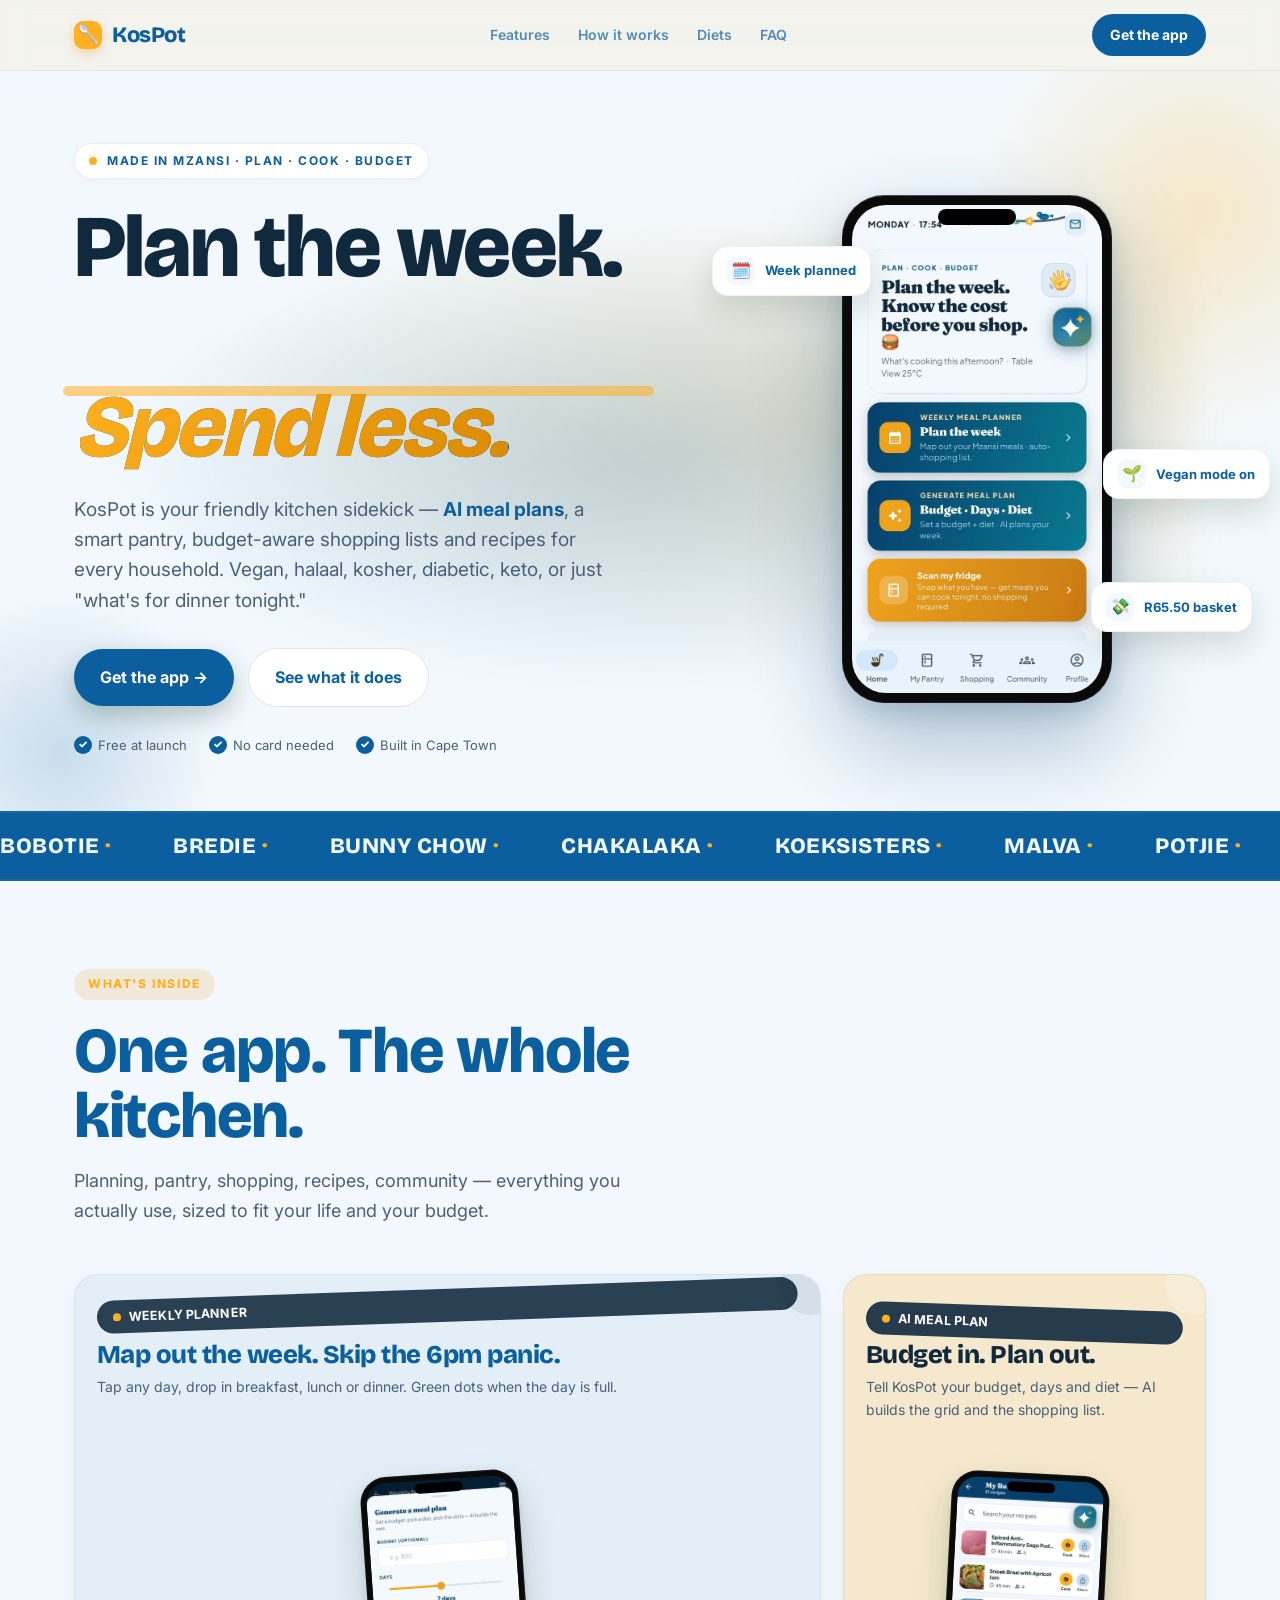
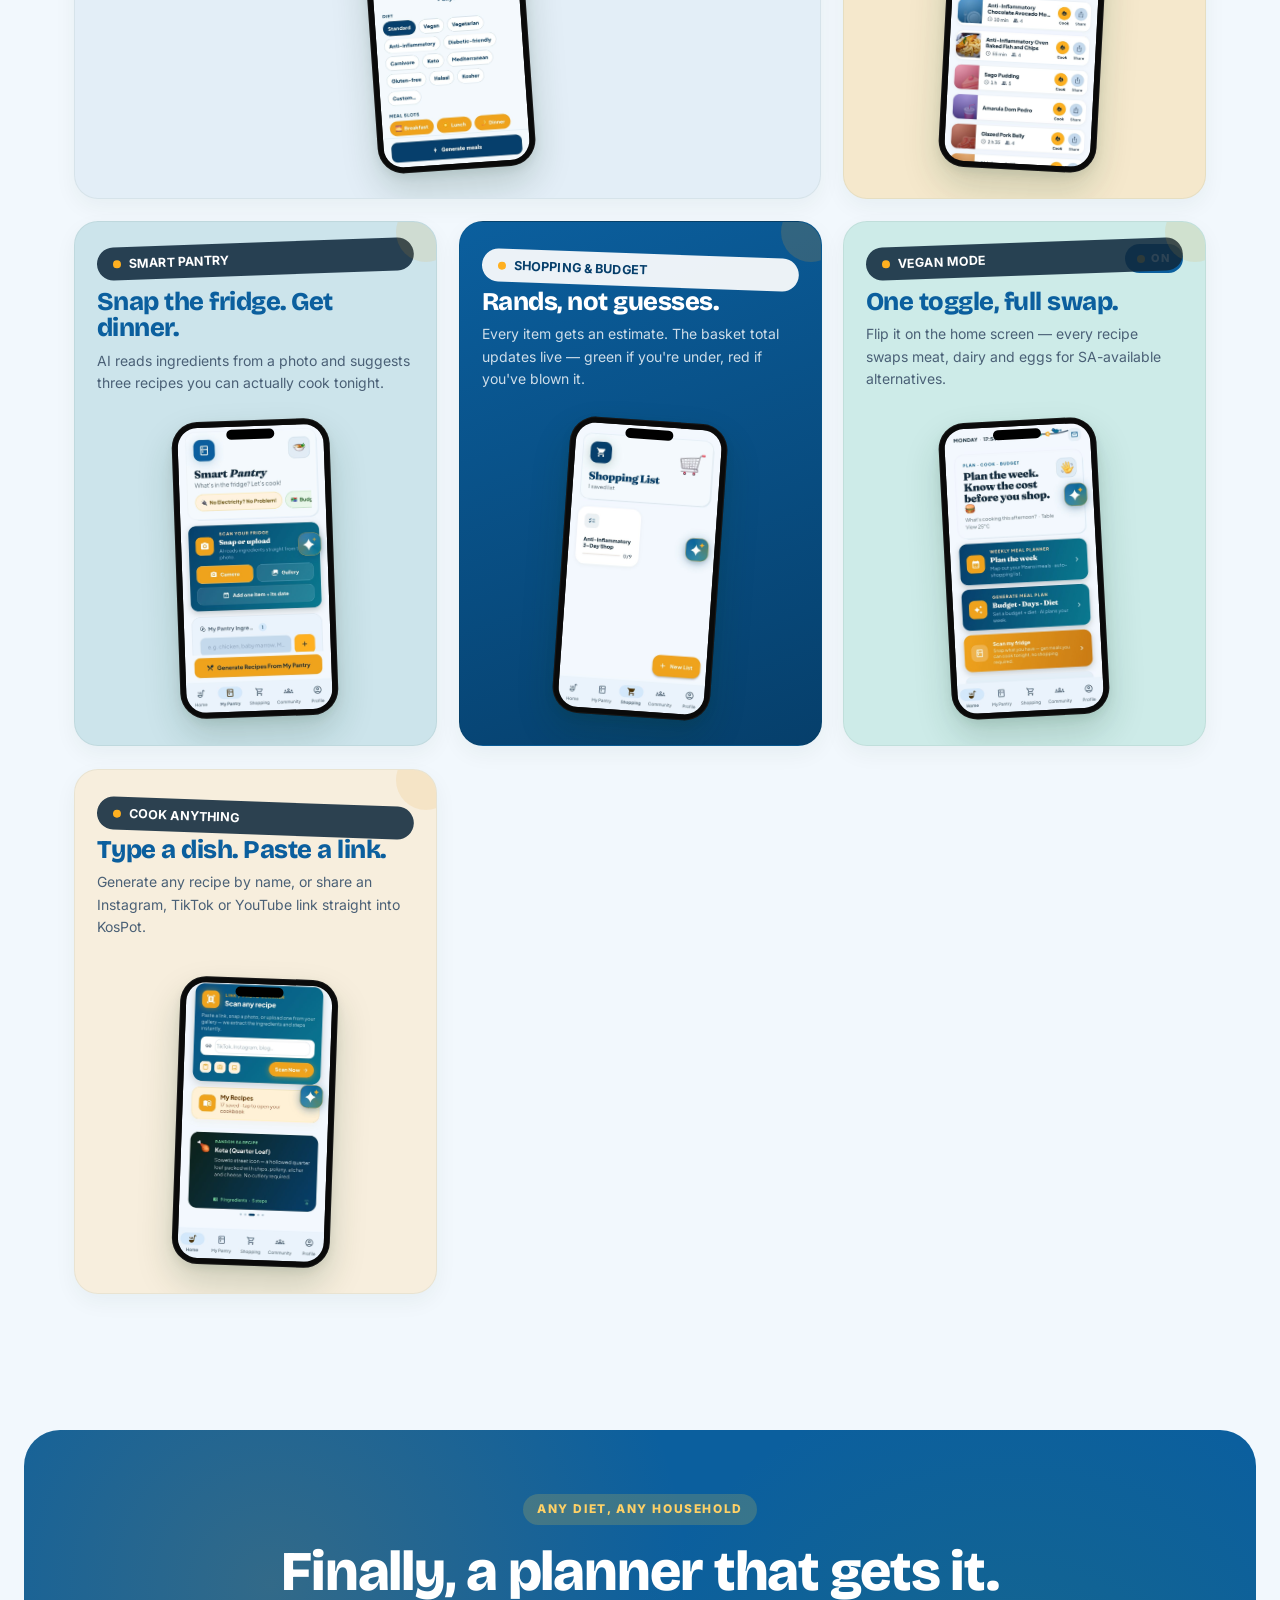
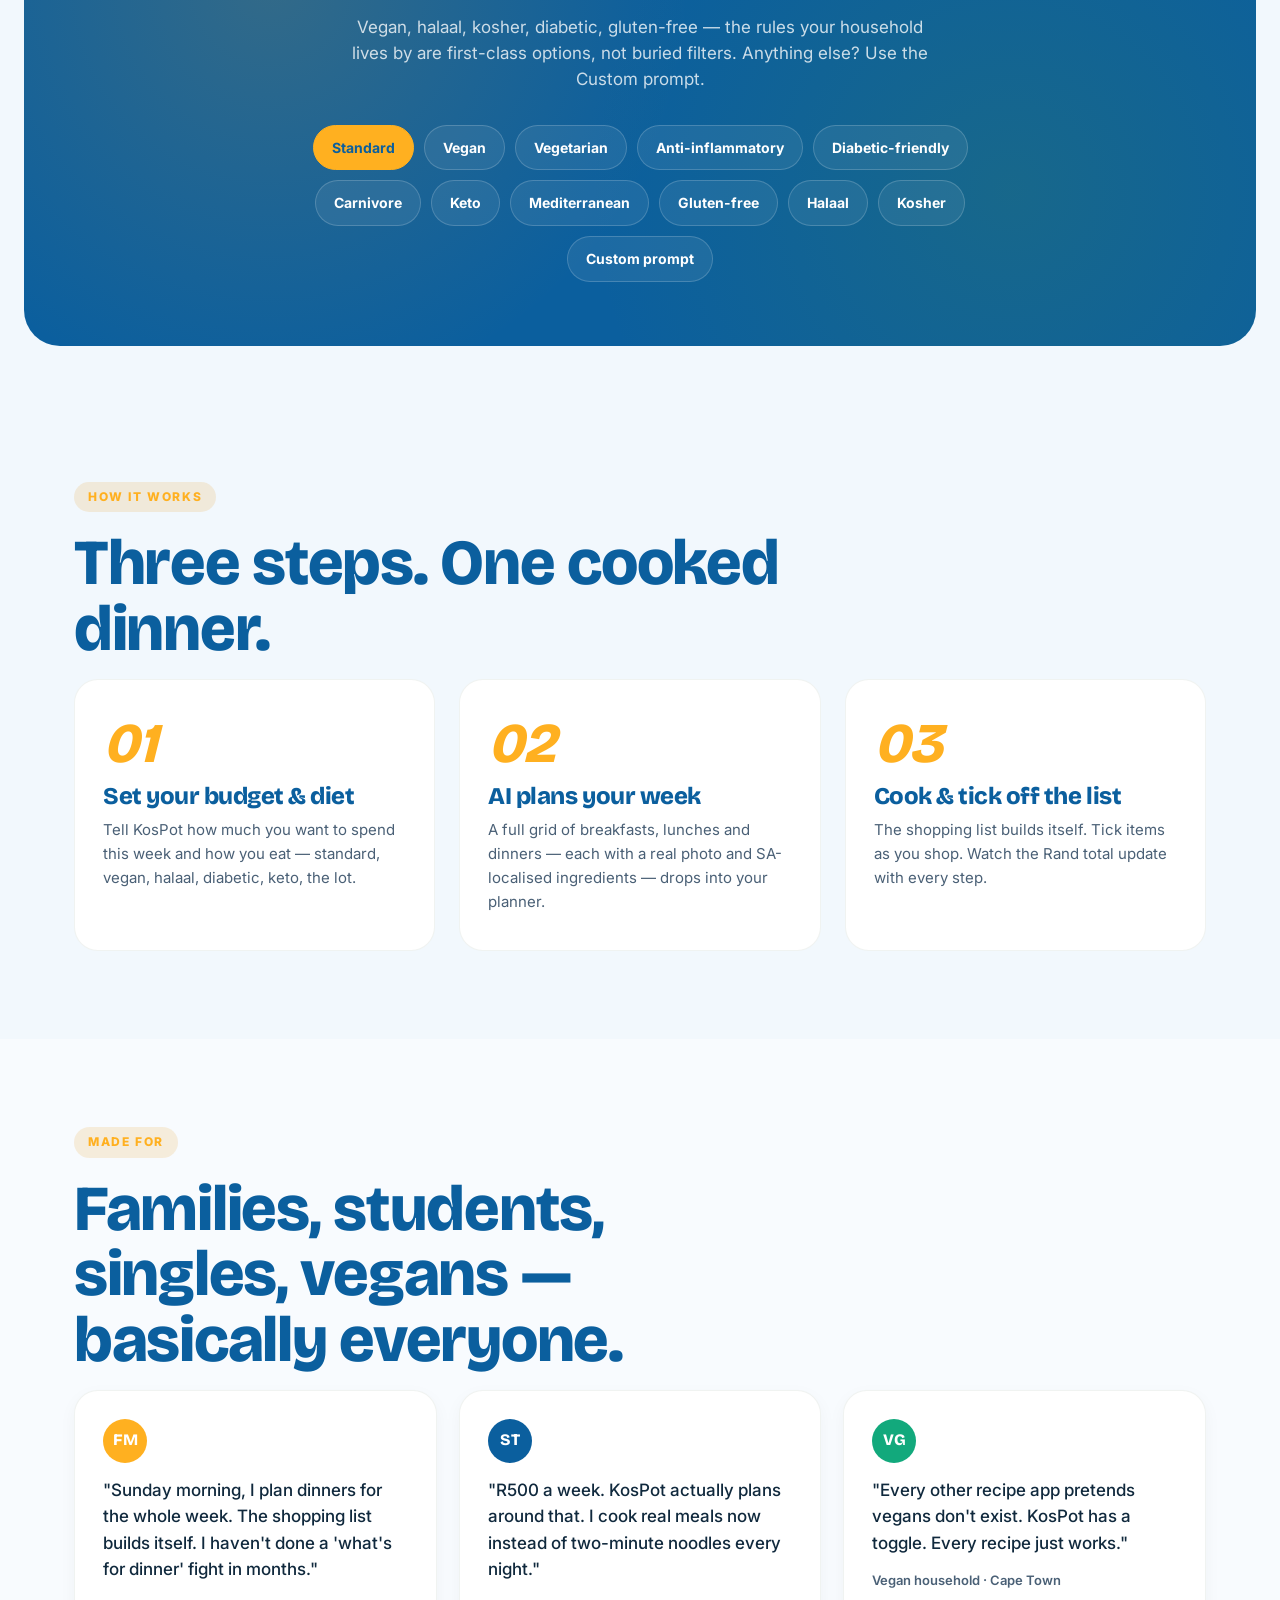
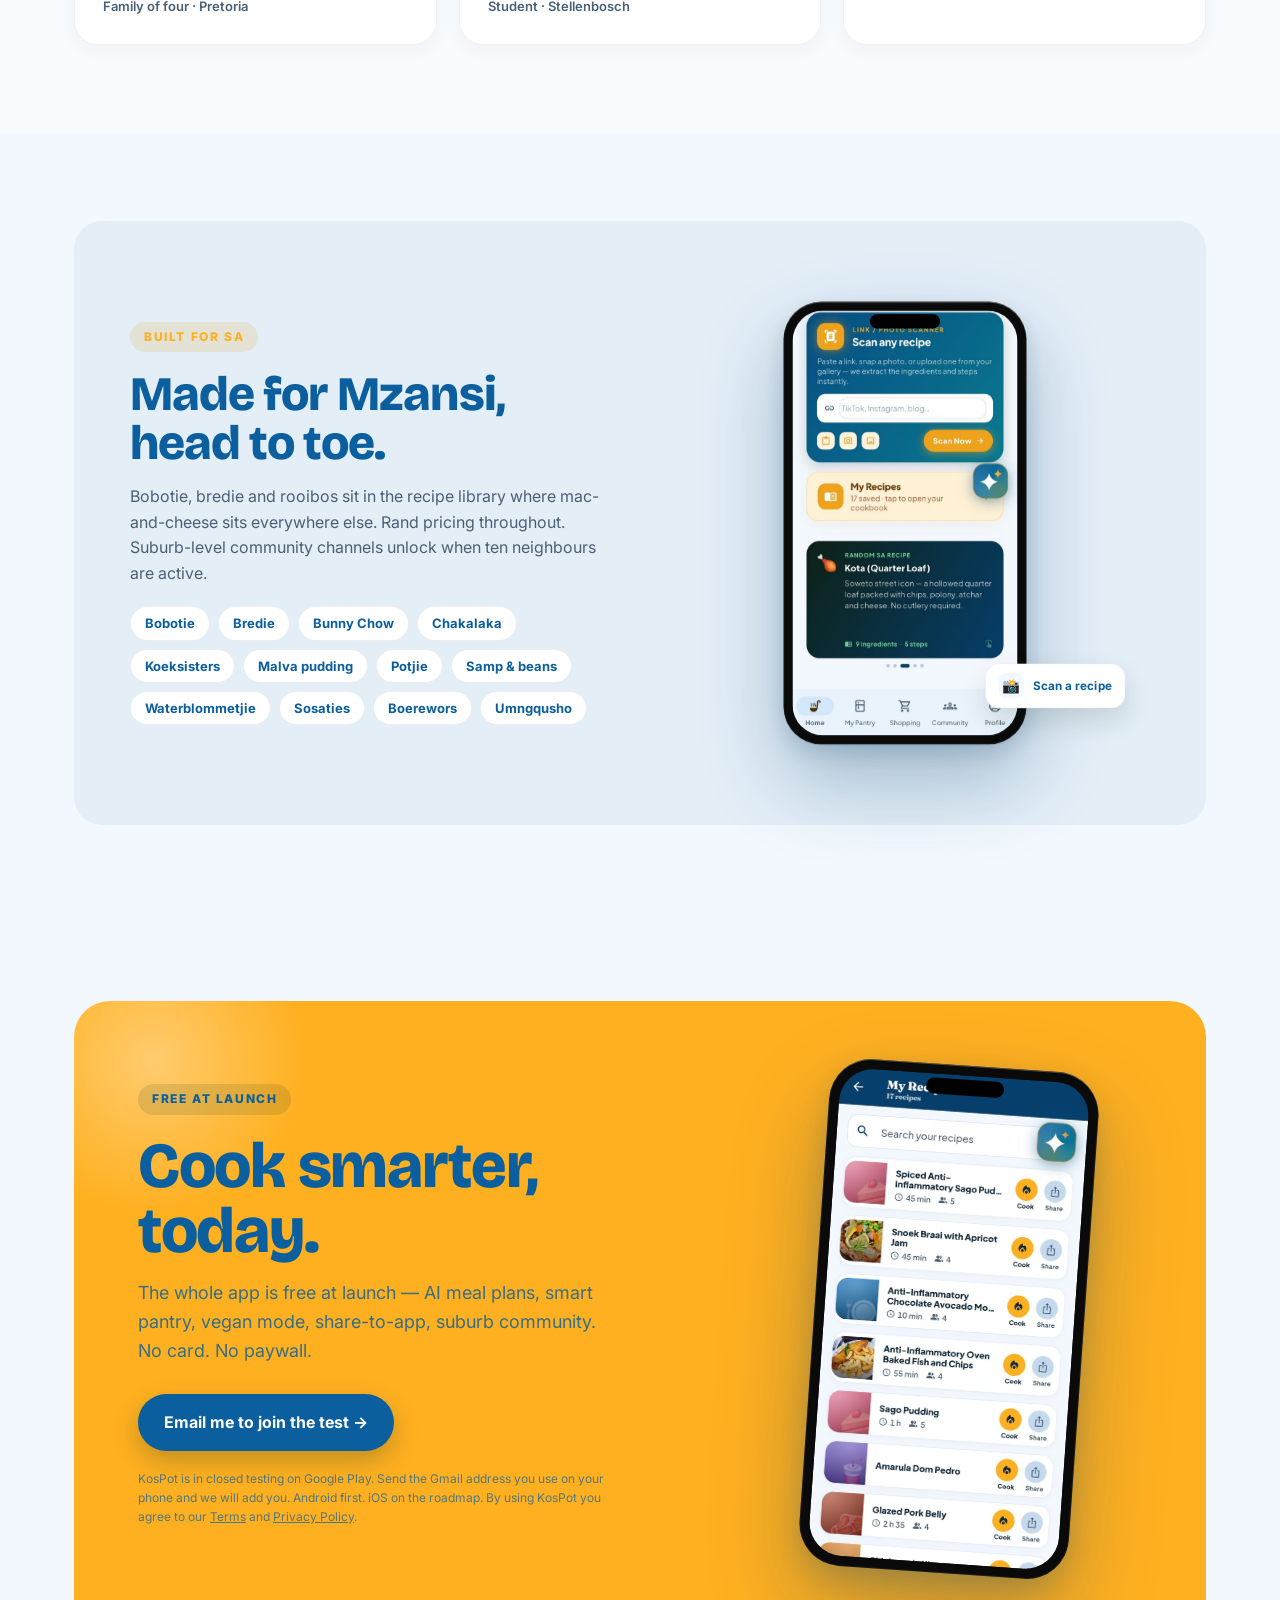
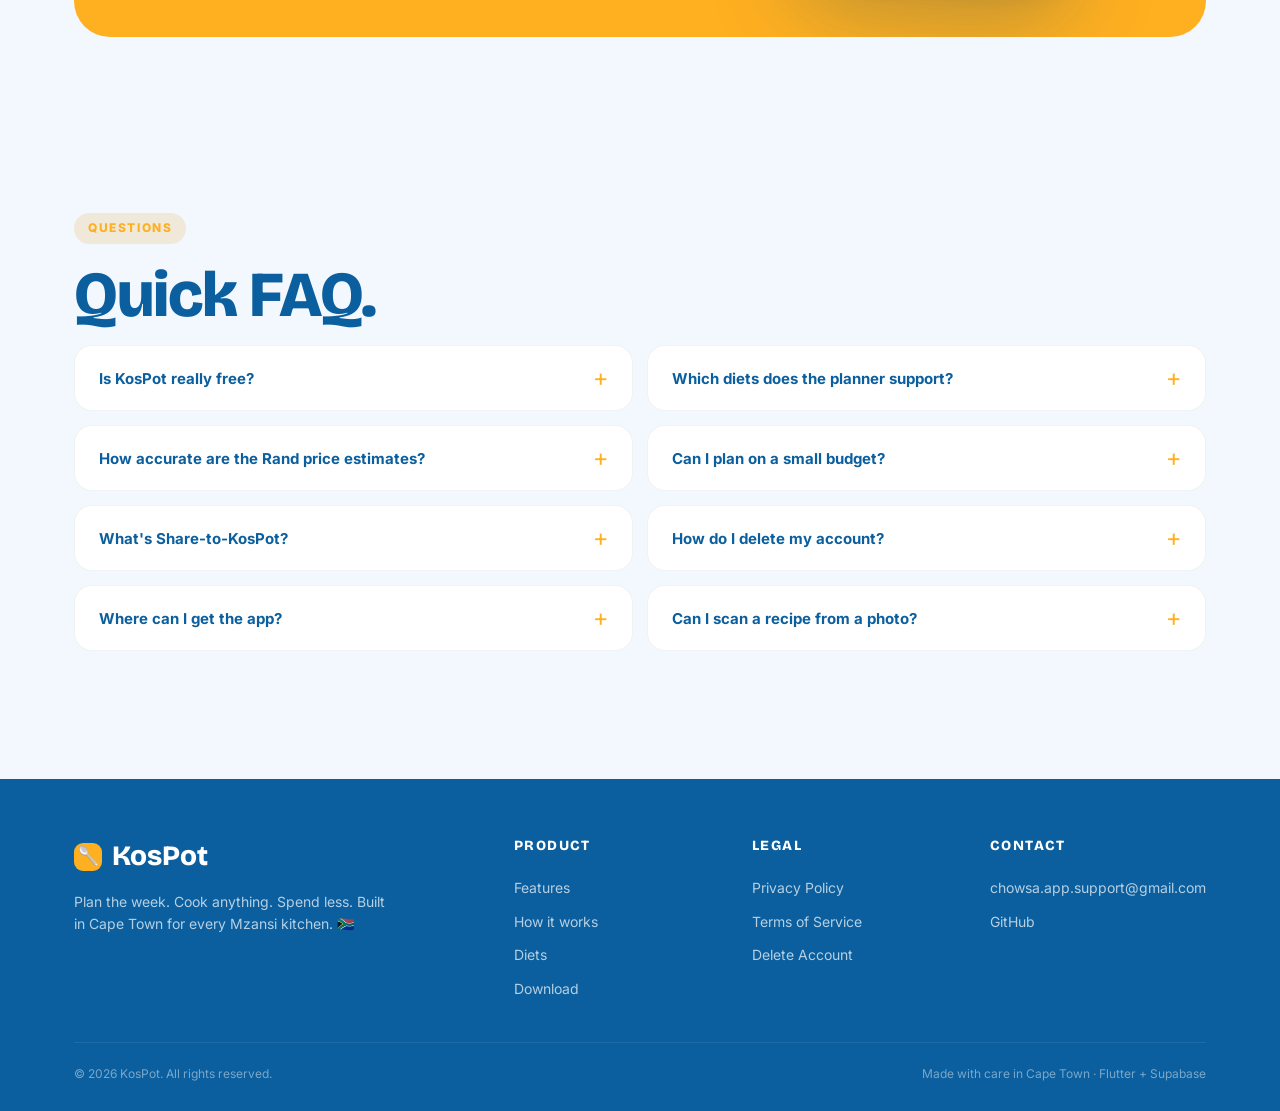
==== commit 976490c3: "Point the dead Play Store button at the tester signup The download button linked to "#", so anyone c" ====
--- a/index.html
+++ b/index.html
@@ -1143,8 +1143,8 @@
           <span class="section-eyebrow" style="background: rgba(12,53,30,0.12); color: var(--forest);">Free at launch</span>
           <h2>Cook smarter, today.</h2>
           <p>The whole app is free at launch — AI meal plans, smart pantry, vegan mode, share-to-app, suburb community. No card. No paywall.</p>
-          <a href="#" class="btn btn-primary">Get it on Google Play →</a>
-          <p class="micro">Android first. iOS on the roadmap. By using KosPot you agree to our <a href="terms.html" style="text-decoration: underline;">Terms</a> and <a href="privacy.html" style="text-decoration: underline;">Privacy Policy</a>.</p>
+          <a href="mailto:chowsa.app.support@gmail.com?subject=KosPot%20tester&amp;body=Hi%2C%20I%27d%20like%20to%20test%20KosPot.%0A%0AThe%20Gmail%20address%20I%20use%20on%20my%20phone%20is%3A%20" class="btn btn-primary">Email me to join the test →</a>
+          <p class="micro">KosPot is in closed testing on Google Play. Send the Gmail address you use on your phone and we will add you. Android first. iOS on the roadmap. By using KosPot you agree to our <a href="terms.html" style="text-decoration: underline;">Terms</a> and <a href="privacy.html" style="text-decoration: underline;">Privacy Policy</a>.</p>
         </div>
         <div class="download-stage">
           <div class="phone">
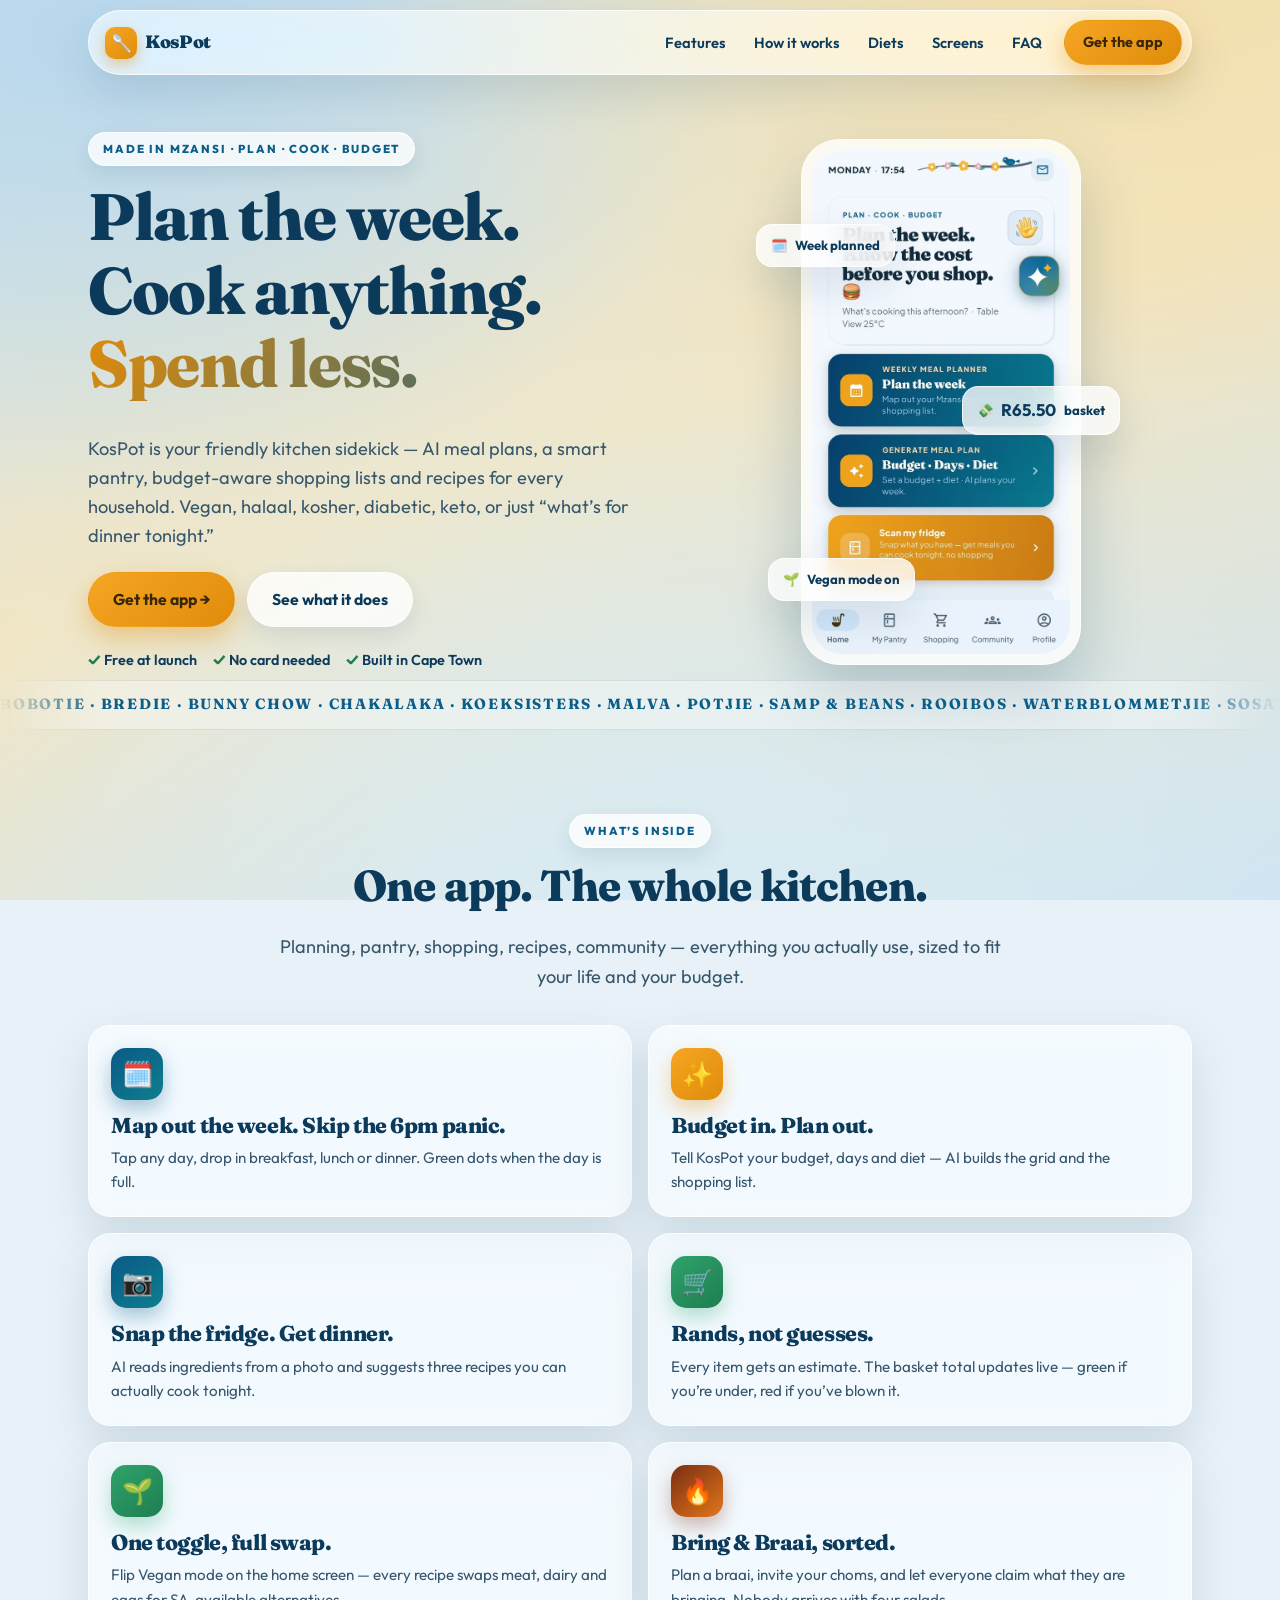
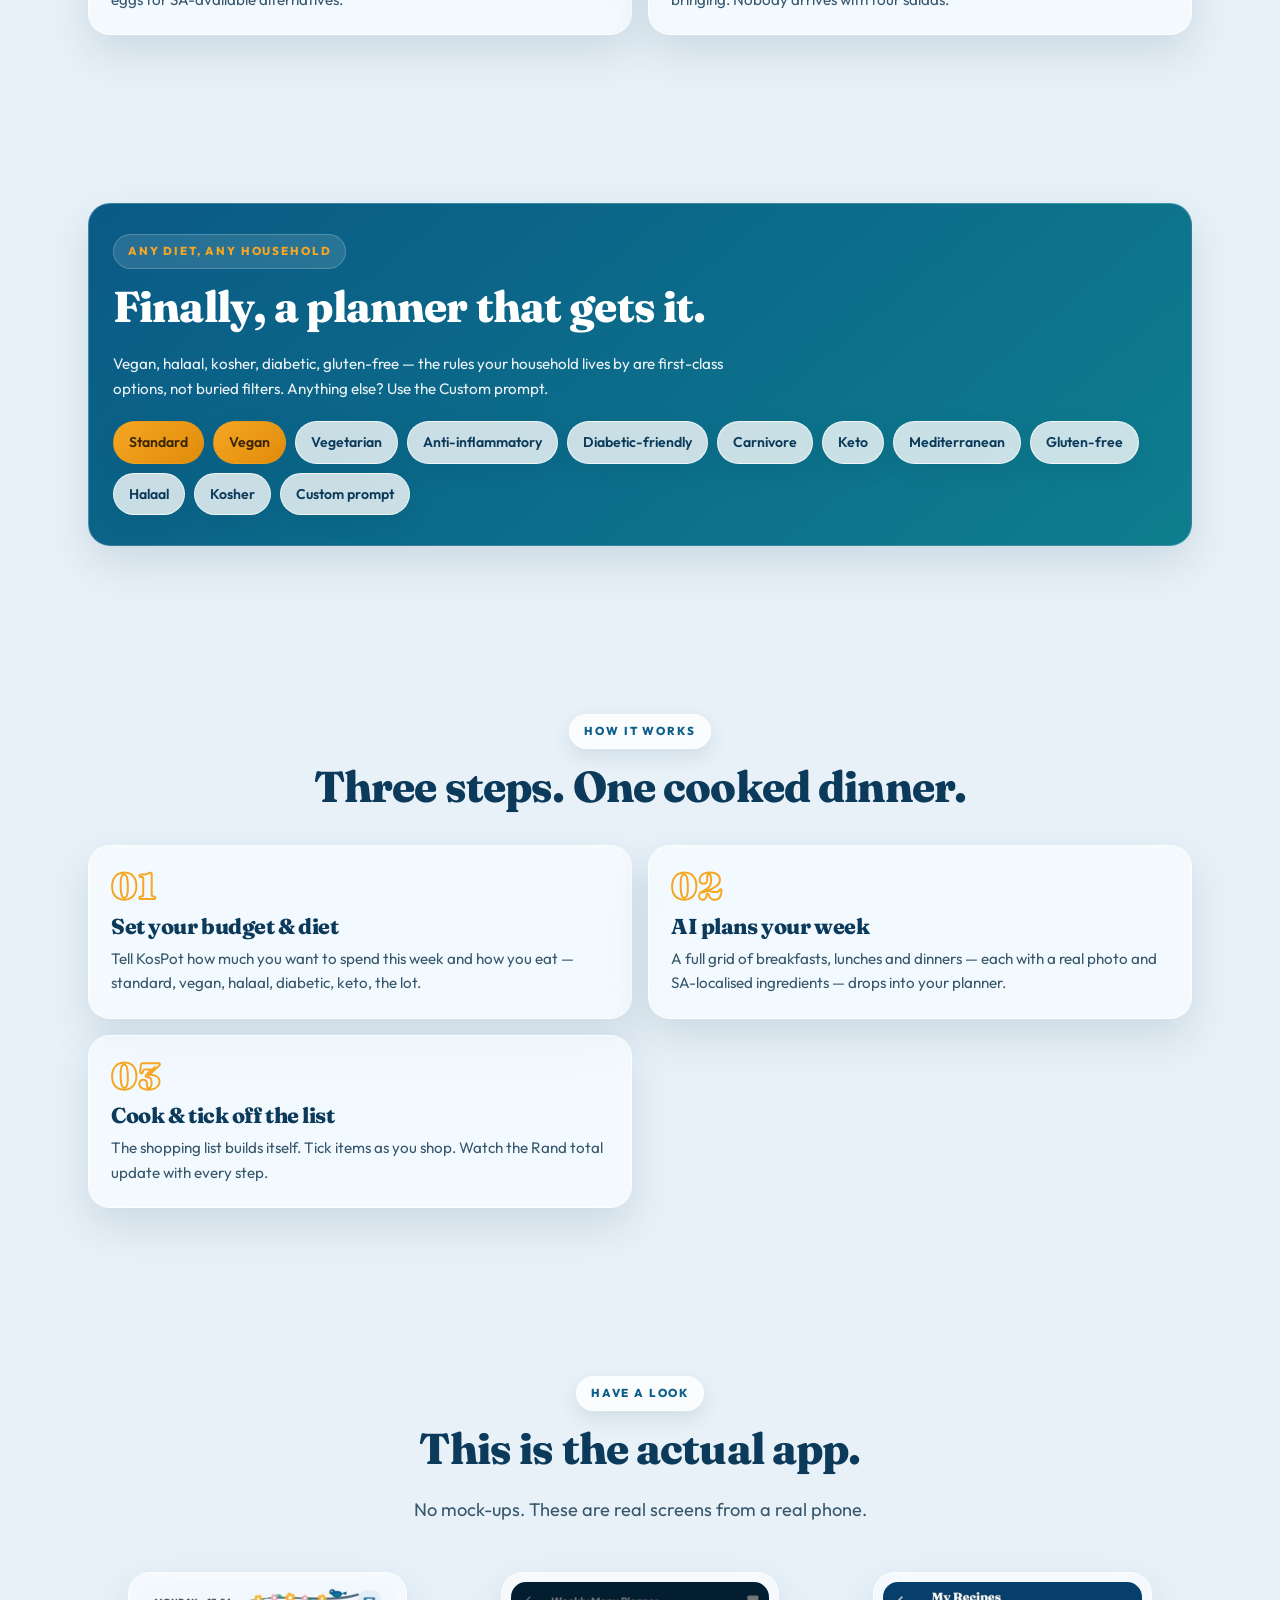
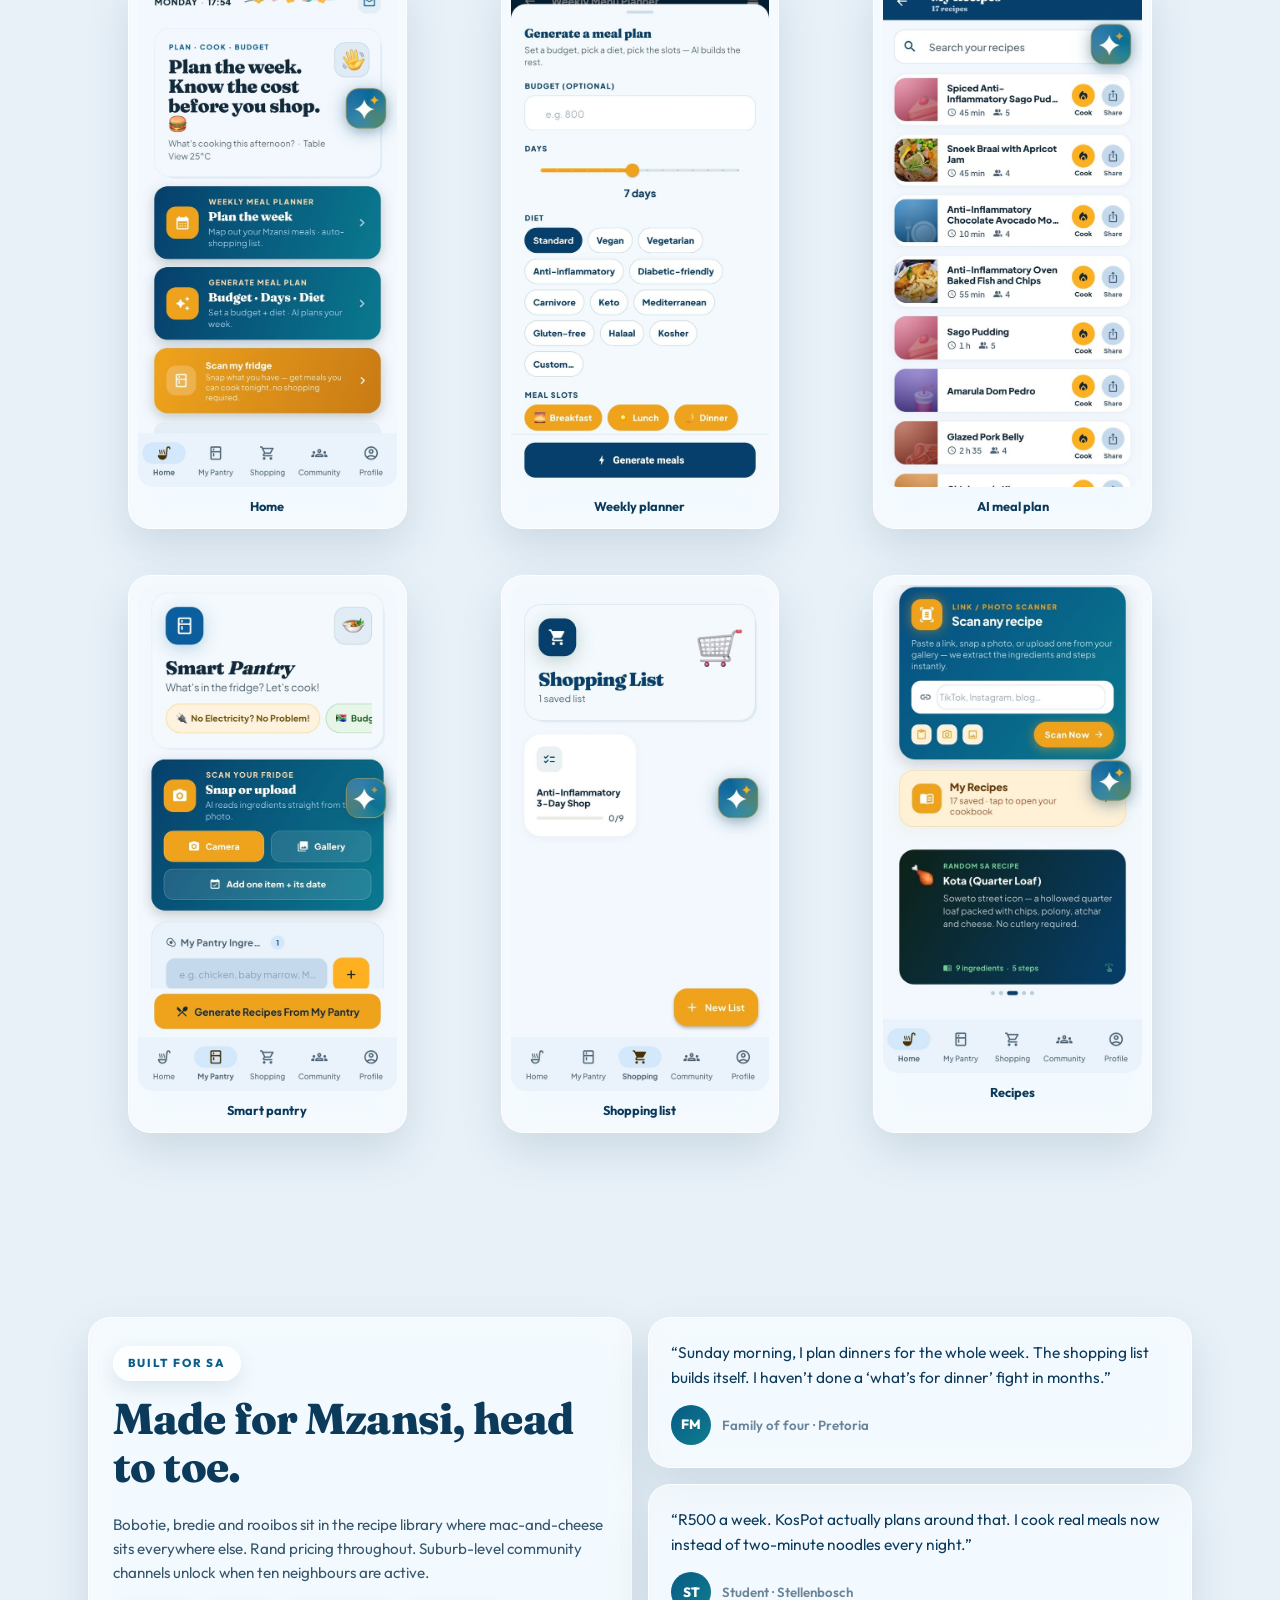
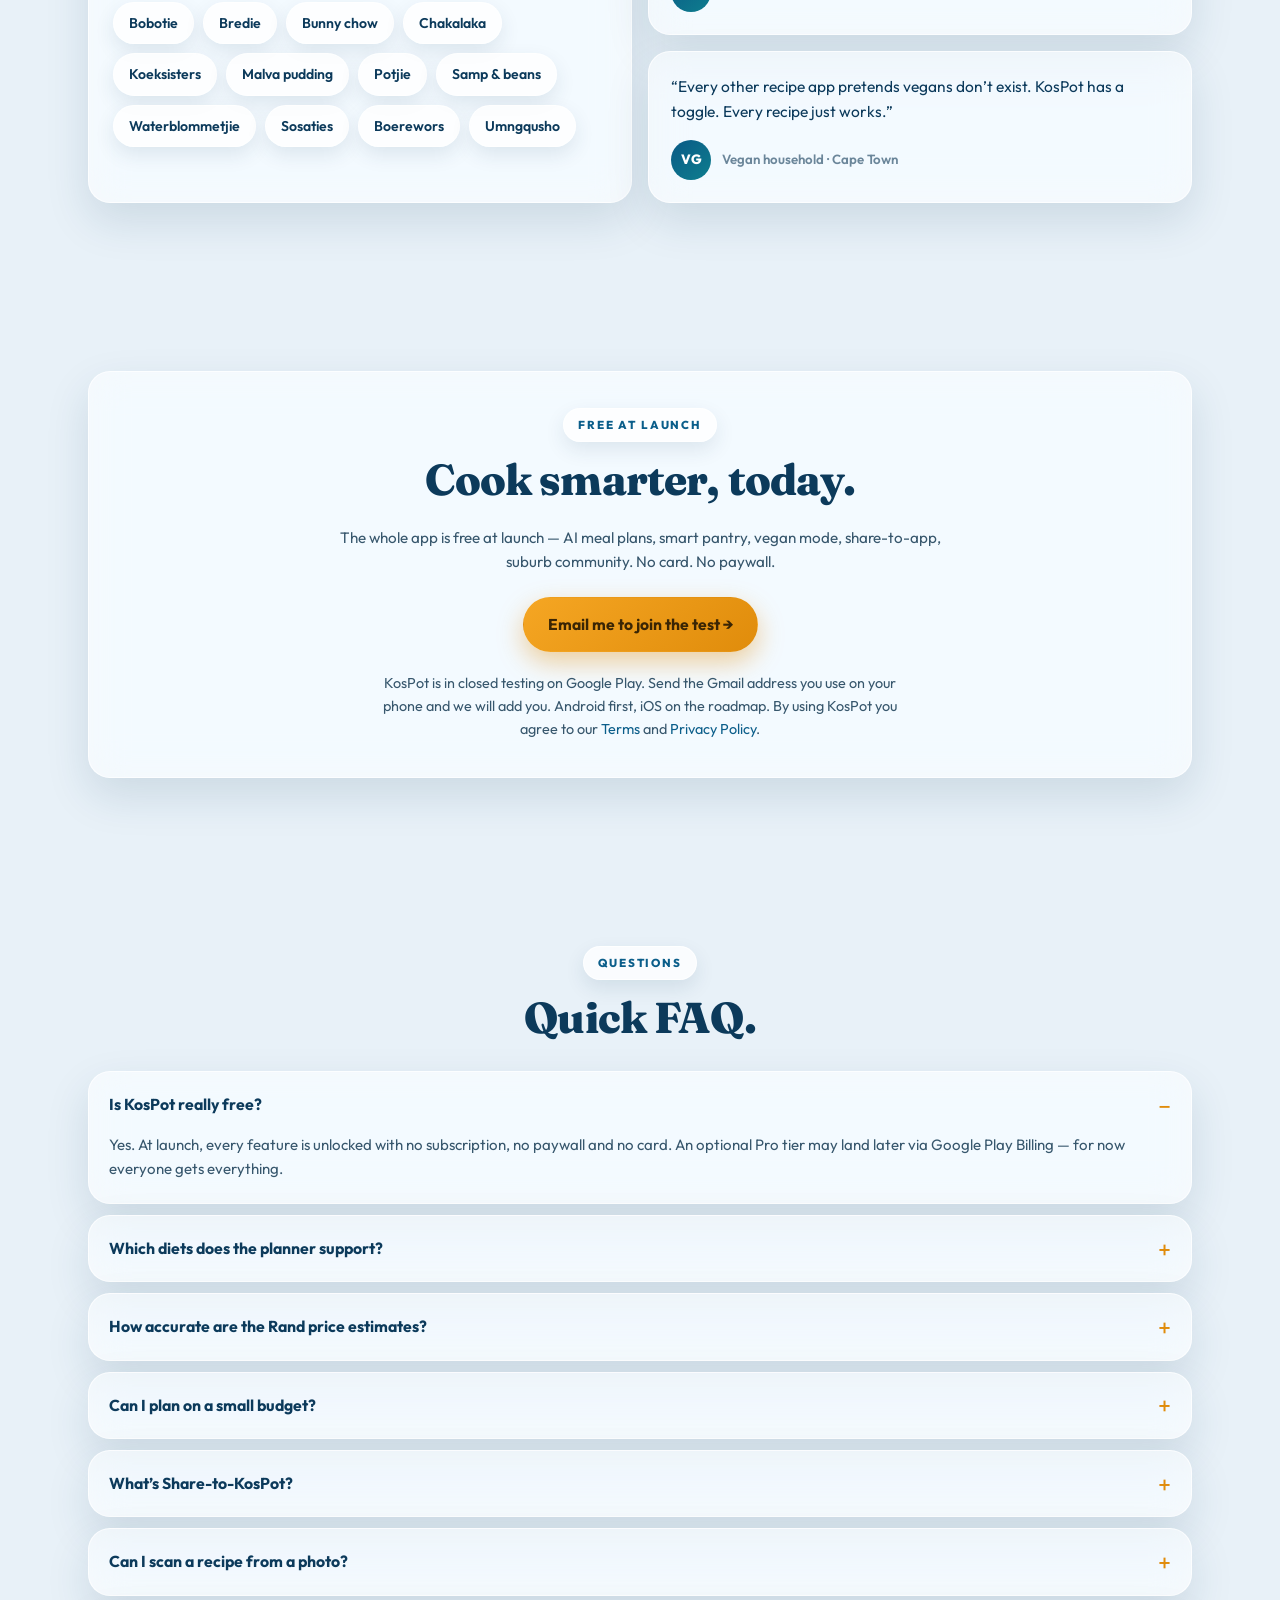
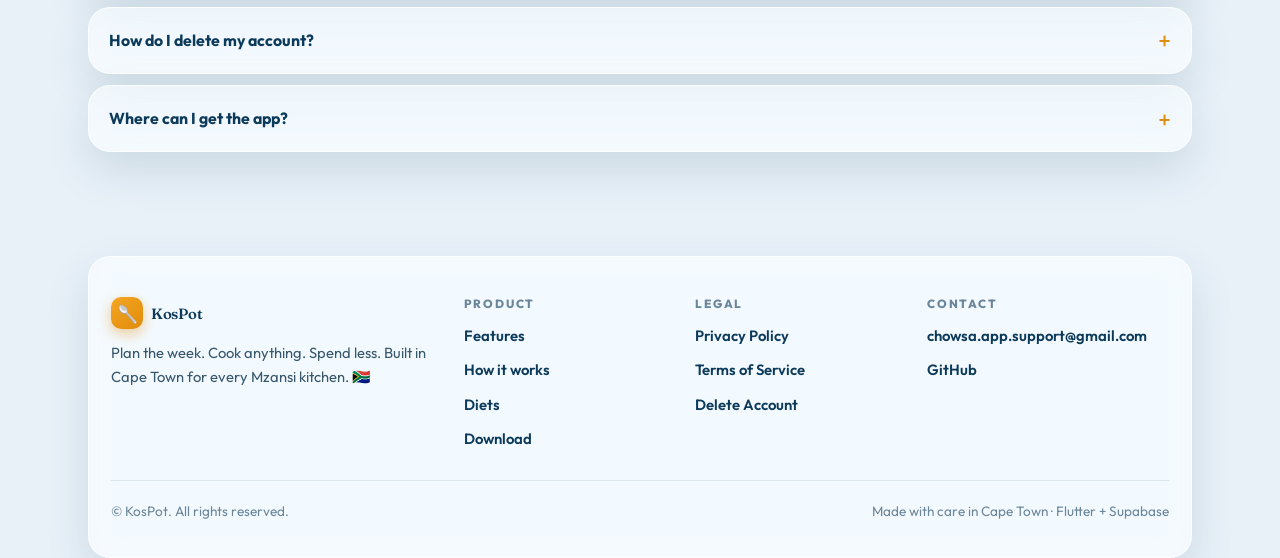
==== commit 5d2a50c4: "Redesign the site to look like the app, and make it hold up on a phone The site was a generic landin" ====
--- a/index.html
+++ b/index.html
@@ -1,1215 +1,362 @@
 <!DOCTYPE html>
 <html lang="en">
 <head>
-<meta charset="UTF-8">
-<meta name="viewport" content="width=device-width, initial-scale=1.0">
+<meta charset="utf-8">
+<meta name="viewport" content="width=device-width, initial-scale=1, viewport-fit=cover">
 <title>KosPot — Plan the week. Cook anything. Spend less.</title>
-<meta name="description" content="KosPot is South Africa's friendliest kitchen sidekick. AI meal plans, a smart pantry, budget-aware shopping lists and recipes for every diet — Mzansi-flavoured, household-friendly.">
-<meta name="keywords" content="meal planner south africa, AI meal plan, vegan halaal kosher planner, grocery budget app, smart pantry, KosPot, recipe scanner">
-<meta name="theme-color" content="#0B5F9E">
+<meta name="description" content="KosPot is a South African kitchen app: AI meal plans, a smart pantry, budget-aware shopping lists in Rands, and recipes for every household — vegan, halaal, kosher, diabetic, keto.">
+<meta name="theme-color" content="#cfe4f2">
+<link rel="canonical" href="https://sumaraijack.github.io/kospot-site/">
+
+<meta property="og:type" content="website">
 <meta property="og:title" content="KosPot — Plan the week. Cook anything. Spend less.">
-<meta property="og:description" content="AI meal plans, smart pantry, budget shopping lists and recipes for every diet. Made in Mzansi.">
-<meta property="og:type" content="website">
-<meta property="og:image" content="assets/screens/home.jpg">
+<meta property="og:description" content="AI meal plans, smart pantry and Rand-accurate shopping lists. Built in Cape Town for every Mzansi kitchen.">
+<meta property="og:url" content="https://sumaraijack.github.io/kospot-site/">
+<meta property="og:image" content="https://sumaraijack.github.io/kospot-site/assets/screens/home.jpg">
 <meta name="twitter:card" content="summary_large_image">
 
 <link rel="preconnect" href="https://fonts.googleapis.com">
 <link rel="preconnect" href="https://fonts.gstatic.com" crossorigin>
-<link href="https://fonts.googleapis.com/css2?family=Bricolage+Grotesque:opsz,wght@12..96,500;12..96,700;12..96,800&family=Inter:wght@400;500;600;700;800&display=swap" rel="stylesheet">
-
-<style>
-  :root {
-    /* Cape Blue — the palette the app actually ships, lifted straight from
-       ChowFreshTokens in lib/theme/app_theme.dart. The variable NAMES are the
-       old green ones on purpose: two hundred rules below reference them, and
-       renaming --forest to --ocean is a diff that changes nothing a visitor
-       can see. Only the values moved. */
-    --forest:    #0B5F9E;   /* ChowFreshTokens.forest — the anchor */
-    --forest-2:  #0A7A90;   /* lagoon — hovers and the second hue */
-    --deep:      #063F6B;   /* forestDeep — pressed states, dark panels */
-    --mango:     #FFB020;   /* amber — the accent, one per screen */
-    --mango-2:   #FFC556;
-    --mango-3:   #D98A00;   /* amberDeep — amber that has to hold text */
-    --cream:     #F2F8FD;   /* the page */
-    --cream-2:   #F8FBFE;
-    --mint:      #E3EEF7;   /* mist — tinted container fill */
-    --sand:      #F7EEDD;   /* the warm half of the palette */
-    --leaf:      #12A97C;   /* success — "in budget", "planned" */
-    --ink:       #10293D;   /* charcoal — headings */
-    --muted:     #4A6076;   /* graphite — body copy */
-    --slate:     #7D93A6;   /* captions */
-    --hairline:  #D6E4EF;
-    --paper:     #ffffff;
-    --gold:      #FFD166;
-  }
-  * { box-sizing: border-box; margin: 0; padding: 0; }
-  html { scroll-behavior: smooth; -webkit-text-size-adjust: 100%; }
-  body {
-    font-family: 'Inter', -apple-system, BlinkMacSystemFont, sans-serif;
-    background: var(--cream);
-    color: var(--ink);
-    line-height: 1.55;
-    -webkit-font-smoothing: antialiased;
-    overflow-x: hidden;
-  }
-  h1, h2, h3, h4 {
-    font-family: 'Bricolage Grotesque', 'Inter', sans-serif;
-    font-weight: 800;
-    letter-spacing: -0.02em;
-    line-height: 1.02;
-    color: var(--forest);
-  }
-  a { color: inherit; text-decoration: none; }
-  img { display: block; max-width: 100%; height: auto; }
-  button { font-family: inherit; }
-
-  .wrap { max-width: 1180px; margin: 0 auto; padding: 0 24px; }
-
-  /* ── Nav ───────────────────────────────────────────────── */
-  nav {
-    position: sticky; top: 0; z-index: 100;
-    backdrop-filter: blur(14px); -webkit-backdrop-filter: blur(14px);
-    background: rgba(244, 241, 234, 0.78);
-    border-bottom: 1px solid rgba(12,53,30,0.07);
-  }
-  .nav-inner {
-    max-width: 1180px; margin: 0 auto;
-    padding: 14px 24px;
-    display: flex; align-items: center; justify-content: space-between;
-  }
-  .logo {
-    font-family: 'Bricolage Grotesque', sans-serif;
-    font-weight: 800; font-size: 22px; color: var(--forest);
-    display: flex; align-items: center; gap: 10px;
-    letter-spacing: -0.02em;
-  }
-  .logo .dot {
-    width: 28px; height: 28px; border-radius: 9px;
-    background: var(--mango);
-    display: inline-flex; align-items: center; justify-content: center;
-    font-size: 18px;
-    box-shadow: 0 4px 12px rgba(229,155,39,0.35);
-  }
-  .nav-links { display: flex; gap: 28px; font-size: 14px; font-weight: 600; }
-  .nav-links a { color: var(--forest); opacity: 0.7; transition: opacity 0.15s; }
-  .nav-links a:hover { opacity: 1; }
-  .nav-cta {
-    background: var(--forest); color: white; font-weight: 700;
-    padding: 10px 18px; border-radius: 999px; font-size: 14px;
-    transition: transform 0.15s, background 0.15s;
-  }
-  .nav-cta:hover { transform: translateY(-1px); background: var(--forest-2); }
-  @media (max-width: 760px) { .nav-links { display: none; } }
-
-  /* ── Hero ───────────────────────────────────────────────── */
-  .hero {
-    position: relative; overflow: hidden;
-    background: var(--cream);
-    padding: 72px 0 56px;
-  }
-  .hero::before {
-    content: ''; position: absolute;
-    top: -120px; right: -180px;
-    width: 520px; height: 520px;
-    background: radial-gradient(circle, rgba(255,176,32,0.24) 0%, transparent 62%);
-    pointer-events: none;
-  }
-  .hero::after {
-    content: ''; position: absolute;
-    bottom: -120px; left: -120px;
-    width: 360px; height: 360px;
-    background: radial-gradient(circle, rgba(11,95,158,0.18) 0%, transparent 62%);
-    pointer-events: none;
-  }
-  .hero-grid {
-    position: relative; z-index: 1;
-    display: grid; grid-template-columns: 1.15fr 0.85fr; gap: 56px;
-    align-items: center;
-  }
-  @media (max-width: 900px) { .hero-grid { grid-template-columns: 1fr; gap: 40px; } }
-
-  .hero-eyebrow {
-    display: inline-flex; align-items: center; gap: 10px;
-    background: white; color: var(--forest);
-    font-size: 12px; font-weight: 700;
-    text-transform: uppercase; letter-spacing: 1.5px;
-    padding: 8px 14px; border-radius: 999px;
-    border: 1px solid rgba(12,53,30,0.08);
-    margin-bottom: 24px;
-    box-shadow: 0 2px 8px rgba(12,53,30,0.04);
-  }
-  .hero-eyebrow .dotanim {
-    width: 8px; height: 8px; border-radius: 50%;
-    background: var(--mango);
-    box-shadow: 0 0 0 0 rgba(229,155,39,0.6);
-    animation: pulse 2s ease-out infinite;
-  }
-  @keyframes pulse {
-    0%   { box-shadow: 0 0 0 0 rgba(229,155,39,0.55); }
-    100% { box-shadow: 0 0 0 12px rgba(229,155,39,0); }
-  }
-
-  .hero h1 {
-    font-size: clamp(44px, 7vw, 88px);
-    color: var(--forest);
-    margin-bottom: 22px;
-  }
-  .hero h1 .swirl {
-    background: linear-gradient(120deg, var(--mango) 0%, #ED7B23 100%);
-    -webkit-background-clip: text; background-clip: text;
-    color: transparent;
-    font-style: italic;
-  }
-  .hero h1 .underline {
-    position: relative; white-space: nowrap;
-  }
-  .hero h1 .underline::after {
-    content: ''; position: absolute;
-    left: -2%; right: -2%; bottom: -6px;
-    height: 10px;
-    background: var(--mango);
-    border-radius: 6px;
-    opacity: 0.55;
-    z-index: -1;
-  }
-  .hero-sub {
-    font-size: clamp(17px, 1.6vw, 19px);
-    color: var(--muted); line-height: 1.6;
-    max-width: 540px; margin-bottom: 32px;
-  }
-  .hero-sub strong { color: var(--forest); font-weight: 700; }
-  .hero-cta-row { display: flex; gap: 14px; flex-wrap: wrap; align-items: center; }
-  .btn {
-    display: inline-flex; align-items: center; gap: 10px;
-    padding: 16px 26px; border-radius: 999px;
-    font-weight: 700; font-size: 16px;
-    transition: transform 0.15s, box-shadow 0.2s, background 0.15s;
-    cursor: pointer; border: none;
-  }
-  .btn-primary {
-    background: var(--forest); color: white;
-    box-shadow: 0 10px 24px rgba(12,53,30,0.25);
-  }
-  .btn-primary:hover { transform: translateY(-2px); background: var(--forest-2); }
-  .btn-ghost {
-    background: white; color: var(--forest);
-    border: 1.5px solid rgba(12,53,30,0.12);
-  }
-  .btn-ghost:hover { border-color: var(--forest); }
-
-  .hero-trustline {
-    margin-top: 28px;
-    display: flex; gap: 22px; flex-wrap: wrap;
-    font-size: 13px; color: var(--muted);
-  }
-  .hero-trustline span { display: inline-flex; align-items: center; gap: 6px; }
-  .hero-trustline .tick {
-    width: 18px; height: 18px; border-radius: 50%;
-    background: var(--forest); color: white;
-    display: inline-flex; align-items: center; justify-content: center;
-    font-size: 11px; font-weight: 800;
-  }
-
-  /* Phone in hero */
-  .hero-stage { position: relative; display: flex; justify-content: center; }
-  .phone {
-    position: relative;
-    width: 270px; max-width: 100%;
-    border-radius: 42px;
-    background: #0a0a0a;
-    padding: 10px;
-    box-shadow:
-      0 30px 80px rgba(6,63,107,0.28),
-      0 8px 20px rgba(6,63,107,0.14),
-      inset 0 0 0 1px rgba(255,255,255,0.06);
-  }
-  .phone::before {
-    content: ''; position: absolute;
-    top: 14px; left: 50%; transform: translateX(-50%);
-    width: 78px; height: 16px; border-radius: 999px;
-    background: #000; z-index: 2;
-  }
-  .phone img {
-    border-radius: 34px; display: block; width: 100%;
-  }
-  .hero-stage .phone {
-    transform: rotate(-2.5deg);
-    transition: transform 0.5s ease;
-  }
-  .hero-stage:hover .phone { transform: rotate(-1deg) translateY(-4px); }
-
-  /* Floating chips around the hero phone */
-  .float-chip {
-    position: absolute;
-    background: white; padding: 10px 14px;
-    border-radius: 16px;
-    box-shadow: 0 14px 30px rgba(12,53,30,0.14);
-    display: inline-flex; align-items: center; gap: 10px;
-    font-size: 13px; font-weight: 700; color: var(--forest);
-    border: 1px solid rgba(12,53,30,0.06);
-    animation: bob 5s ease-in-out infinite;
-  }
-  .float-chip.chip-1 { top: 10%; left: -8%; }
-  .float-chip.chip-2 { bottom: 14%; right: -10%; animation-delay: 1.2s; }
-  .float-chip.chip-3 { top: 50%; right: -14%; animation-delay: 2.4s; }
-  .float-chip .badge-emoji {
-    width: 28px; height: 28px; border-radius: 8px;
-    background: var(--cream); display: inline-flex;
-    align-items: center; justify-content: center;
-    font-size: 16px;
-  }
-  @keyframes bob {
-    0%, 100% { transform: translateY(0); }
-    50%      { transform: translateY(-8px); }
-  }
-  @media (max-width: 480px) {
-    .float-chip.chip-1, .float-chip.chip-2, .float-chip.chip-3 { display: none; }
-  }
-
-  /* ── Marquee ───────────────────────────────────────────────── */
-  .marquee {
-    background: var(--forest);
-    color: var(--cream);
-    padding: 16px 0;
-    overflow: hidden;
-    white-space: nowrap;
-    border-top: 2px solid rgba(255,255,255,0.05);
-    border-bottom: 2px solid rgba(255,255,255,0.05);
-  }
-  .marquee-track {
-    display: inline-block;
-    animation: marquee 38s linear infinite;
-    font-family: 'Bricolage Grotesque', sans-serif;
-    font-size: 22px; font-weight: 800;
-    letter-spacing: 0.5px;
-  }
-  .marquee-track span { margin-right: 56px; }
-  .marquee-track .dot { color: var(--mango); }
-  @keyframes marquee {
-    from { transform: translateX(0); }
-    to   { transform: translateX(-50%); }
-  }
-
-  /* ── Section title ───────────────────────────────────────────────── */
-  section { padding: 88px 0; }
-  .section-eyebrow {
-    display: inline-block;
-    background: rgba(229,155,39,0.16);
-    color: var(--mango);
-    font-size: 12px; font-weight: 800;
-    text-transform: uppercase; letter-spacing: 1.6px;
-    padding: 6px 14px; border-radius: 999px;
-    margin-bottom: 18px;
-  }
-  .section-title {
-    font-size: clamp(40px, 5.4vw, 64px);
-    max-width: 720px;
-    margin-bottom: 18px;
-  }
-  .section-lead {
-    font-size: 18px; color: var(--muted);
-    max-width: 600px; line-height: 1.65;
-    margin-bottom: 48px;
-  }
-
-  /* ── Feature deck ───────────────────────────────────────────────── */
-  .deck {
-    display: grid;
-    grid-template-columns: repeat(3, 1fr);
-    gap: 22px;
-  }
-  @media (max-width: 900px) { .deck { grid-template-columns: repeat(2, 1fr); } }
-  @media (max-width: 560px) { .deck { grid-template-columns: 1fr; } }
-
-  .card {
-    position: relative;
-    background: var(--paper);
-    border-radius: 24px;
-    padding: 26px 22px 24px;
-    border: 1px solid rgba(12,53,30,0.06);
-    box-shadow: 0 8px 22px rgba(12,53,30,0.05);
-    overflow: hidden;
-    transition: transform 0.25s ease, box-shadow 0.25s ease;
-    display: flex; flex-direction: column;
-  }
-  .card:hover {
-    transform: translateY(-6px) rotate(0deg);
-    box-shadow: 0 18px 38px rgba(12,53,30,0.12);
-  }
-  .card .tile-tag {
-    display: inline-flex; align-items: center; gap: 8px;
-    font-size: 11px; font-weight: 800;
-    text-transform: uppercase; letter-spacing: 1.4px;
-    color: var(--mango);
-    margin-bottom: 8px;
-  }
-  .card .tile-tag .swatch-dot {
-    width: 8px; height: 8px; border-radius: 50%;
-    background: currentColor;
-  }
-  .card h3 {
-    font-size: clamp(22px, 2vw, 26px);
-    margin-bottom: 8px;
-  }
-  .card p {
-    font-size: 14px; color: var(--muted);
-    line-height: 1.6;
-    margin-bottom: 18px;
-  }
-
-  /* Mini phone inside cards */
-  .mini-stage {
-    margin-top: auto;
-    display: flex; justify-content: center;
-    padding: 8px 0 4px;
-    position: relative;
-  }
-  .mini-phone {
-    position: relative;
-    width: 158px;
-    border-radius: 26px;
-    background: #0a0a0a;
-    padding: 6px;
-    box-shadow:
-      0 18px 36px rgba(12,53,30,0.18),
-      0 4px 10px rgba(12,53,30,0.08),
-      inset 0 0 0 1px rgba(255,255,255,0.06);
-    transition: transform 0.35s ease;
-  }
-  .mini-phone::before {
-    content: ''; position: absolute;
-    top: 9px; left: 50%; transform: translateX(-50%);
-    width: 48px; height: 10px; border-radius: 999px;
-    background: #000; z-index: 2;
-  }
-  .mini-phone img {
-    border-radius: 20px; display: block; width: 100%;
-  }
-
-  /* Color blocks + tilts — playful variety */
-  .card.c-planner { background: var(--mint); }
-  .card.c-planner .mini-phone { transform: rotate(-4deg); }
-  .card.c-planner:hover .mini-phone { transform: rotate(-1.5deg) translateY(-4px); }
-
-  .card.c-ai { background: var(--mango); }
-  .card.c-ai h3, .card.c-ai p { color: var(--forest); }
-  .card.c-ai .tile-tag { color: var(--forest); }
-  .card.c-ai p { color: rgba(12,53,30,0.78); }
-  .card.c-ai .mini-phone { transform: rotate(3deg); }
-  .card.c-ai:hover .mini-phone { transform: rotate(1deg) translateY(-4px); }
-
-  .card.c-pantry { background: var(--paper); }
-  .card.c-pantry .mini-phone { transform: rotate(-2deg); }
-  .card.c-pantry:hover .mini-phone { transform: rotate(0deg) translateY(-4px); }
-
-  .card.c-shopping {
-    background: linear-gradient(160deg, #0C351E 0%, #1A4D2E 100%);
-    color: white;
-  }
-  .card.c-shopping h3 { color: white; }
-  .card.c-shopping p { color: rgba(255,255,255,0.78); }
-  .card.c-shopping .tile-tag { color: var(--mango-2); }
-  .card.c-shopping .mini-phone { transform: rotate(4deg); }
-  .card.c-shopping:hover .mini-phone { transform: rotate(1.5deg) translateY(-4px); }
-
-  .card.c-vegan { background: var(--paper); }
-  .card.c-vegan .mini-phone { transform: rotate(-3deg); }
-  .card.c-vegan:hover .mini-phone { transform: rotate(-0.5deg) translateY(-4px); }
-  .card.c-vegan .vegan-pill {
-    position: absolute; top: 22px; right: 22px;
-    background: var(--forest); color: white;
-    font-size: 11px; font-weight: 800;
-    text-transform: uppercase; letter-spacing: 1.2px;
-    padding: 6px 12px; border-radius: 999px;
-    display: inline-flex; align-items: center; gap: 6px;
-  }
-  .card.c-vegan .vegan-pill .leaf-dot {
-    width: 8px; height: 8px; border-radius: 50%;
-    background: var(--mango);
-  }
-
-  .card.c-share { background: var(--cream); }
-  .card.c-share .mini-phone { transform: rotate(2deg); }
-  .card.c-share:hover .mini-phone { transform: rotate(0deg) translateY(-4px); }
-
-  /* Confetti specks behind cards — pure CSS for fun */
-  .card::after {
-    content: '';
-    position: absolute;
-    top: -20px; right: -20px;
-    width: 60px; height: 60px;
-    border-radius: 50%;
-    background: rgba(229,155,39,0.12);
-    pointer-events: none;
-  }
-  .card.c-ai::after { background: rgba(255,255,255,0.22); }
-  .card.c-shopping::after { background: rgba(229,155,39,0.18); }
-  .card.c-planner::after { background: rgba(12,53,30,0.07); }
-
-  /* ── Diets band ───────────────────────────────────────────────── */
-  .band-diets {
-    background: var(--forest);
-    color: white; text-align: center;
-    border-radius: 36px;
-    padding: 64px 24px;
-    margin: 24px;
-    position: relative; overflow: hidden;
-  }
-  .band-diets::before {
-    content: ''; position: absolute;
-    inset: 0;
-    background:
-      radial-gradient(circle at 20% 30%, rgba(229,155,39,0.18) 0%, transparent 40%),
-      radial-gradient(circle at 80% 70%, rgba(74,138,63,0.20) 0%, transparent 40%);
-    pointer-events: none;
-  }
-  .band-diets > * { position: relative; z-index: 1; }
-  .band-diets .section-eyebrow {
-    background: rgba(255,210,63,0.18);
-    color: var(--gold);
-  }
-  .band-diets h2 {
-    color: white;
-    font-size: clamp(36px, 4.6vw, 56px);
-    margin-bottom: 14px;
-  }
-  .band-diets p {
-    color: rgba(255,255,255,0.78);
-    max-width: 600px; margin: 0 auto 32px;
-    font-size: 17px;
-  }
-  .diet-chips {
-    display: flex; flex-wrap: wrap; gap: 10px; justify-content: center;
-    max-width: 760px; margin: 0 auto;
-  }
-  .diet-chip {
-    background: rgba(255,255,255,0.07);
-    color: white;
-    border: 1px solid rgba(255,255,255,0.18);
-    padding: 11px 18px; border-radius: 999px;
-    font-size: 14px; font-weight: 700;
-    transition: background 0.15s;
-  }
-  .diet-chip:hover { background: rgba(255,255,255,0.14); }
-  .diet-chip.hot {
-    background: var(--mango);
-    color: var(--forest);
-    border-color: var(--mango);
-  }
-
-  /* ── How it works ───────────────────────────────────────────────── */
-  .howto-grid {
-    display: grid; grid-template-columns: repeat(3, 1fr); gap: 24px;
-  }
-  @media (max-width: 800px) { .howto-grid { grid-template-columns: 1fr; } }
-  .howto-card {
-    background: var(--paper); padding: 36px 28px;
-    border-radius: 24px;
-    border: 1px solid rgba(12,53,30,0.06);
-    position: relative;
-  }
-  .howto-card .step {
-    font-family: 'Bricolage Grotesque', sans-serif;
-    font-size: 56px; font-weight: 800;
-    color: var(--mango); line-height: 1;
-    margin-bottom: 12px; display: block;
-    font-style: italic;
-  }
-  .howto-card h4 { font-size: 24px; margin-bottom: 10px; }
-  .howto-card p { color: var(--muted); font-size: 15px; line-height: 1.6; }
-
-  /* ── Audience / quotes ───────────────────────────────────────────────── */
-  .audience-grid {
-    display: grid; grid-template-columns: repeat(3, 1fr); gap: 22px;
-  }
-  @media (max-width: 800px) { .audience-grid { grid-template-columns: 1fr; } }
-  .quote-card {
-    background: var(--paper); padding: 28px;
-    border-radius: 24px;
-    border: 1px solid rgba(12,53,30,0.06);
-    box-shadow: 0 6px 18px rgba(12,53,30,0.04);
-  }
-  .quote-card .avatar {
-    width: 44px; height: 44px; border-radius: 50%;
-    background: var(--mango); color: white;
-    display: inline-flex; align-items: center; justify-content: center;
-    font-weight: 800; font-size: 16px;
-    margin-bottom: 14px;
-    font-family: 'Bricolage Grotesque', sans-serif;
-  }
-  .quote-card .avatar.v2 { background: var(--forest); }
-  .quote-card .avatar.v3 { background: var(--leaf); }
-  .quote-card .quote {
-    font-size: 17px; color: var(--ink);
-    line-height: 1.55; margin-bottom: 14px;
-    font-weight: 500;
-  }
-  .quote-card .who {
-    font-size: 13px; color: var(--muted); font-weight: 600;
-  }
-
-  /* ── Made for SA strip ───────────────────────────────────────────────── */
-  .sa-strip {
-    background: var(--mint);
-    border-radius: 28px;
-    padding: 56px;
-    display: grid; grid-template-columns: 1fr 1fr; gap: 40px;
-    align-items: center;
-  }
-  @media (max-width: 800px) { .sa-strip { grid-template-columns: 1fr; padding: 36px; } }
-  .sa-strip h2 { font-size: clamp(34px, 4.2vw, 48px); margin-bottom: 16px; }
-  .sa-strip p { color: var(--muted); font-size: 16px; line-height: 1.6; margin-bottom: 20px; }
-  .sa-tags {
-    display: flex; flex-wrap: wrap; gap: 8px;
-  }
-  .sa-tag {
-    background: white; color: var(--forest);
-    border: 1px solid rgba(12,53,30,0.08);
-    padding: 6px 14px; border-radius: 999px;
-    font-size: 13px; font-weight: 700;
-  }
-
-  /* ── Download CTA ───────────────────────────────────────────────── */
-  .download-wrap {
-    background: var(--mango);
-    border-radius: 36px;
-    padding: 64px;
-    position: relative; overflow: hidden;
-    color: var(--forest);
-  }
-  @media (max-width: 720px) { .download-wrap { padding: 40px 28px; border-radius: 24px; } }
-  .download-wrap::before {
-    content: ''; position: absolute;
-    top: -120px; left: -100px;
-    width: 360px; height: 360px;
-    background: radial-gradient(circle, rgba(255,255,255,0.35) 0%, transparent 60%);
-    pointer-events: none;
-  }
-  .download-grid {
-    position: relative; z-index: 1;
-    display: grid; grid-template-columns: 1.2fr 0.8fr; gap: 40px;
-    align-items: center;
-  }
-  @media (max-width: 800px) { .download-grid { grid-template-columns: 1fr; } }
-  .download-wrap h2 {
-    color: var(--forest);
-    font-size: clamp(40px, 5vw, 64px);
-    margin-bottom: 16px;
-  }
-  .download-wrap p {
-    color: var(--forest); opacity: 0.82;
-    font-size: 18px; line-height: 1.6;
-    margin-bottom: 28px;
-    max-width: 480px;
-  }
-  .download-wrap .btn-primary { background: var(--forest); }
-  .download-wrap .micro { font-size: 12px; opacity: 0.7; margin-top: 18px; }
-  .download-stage { display: flex; justify-content: center; }
-  .download-stage .phone { transform: rotate(4deg); }
-
-  /* ── FAQ ───────────────────────────────────────────────── */
-  .faq-grid {
-    display: grid; grid-template-columns: 1fr 1fr; gap: 14px;
-  }
-  @media (max-width: 800px) { .faq-grid { grid-template-columns: 1fr; } }
-  details.faq {
-    background: var(--paper);
-    border-radius: 18px;
-    padding: 20px 24px;
-    border: 1px solid rgba(12,53,30,0.06);
-    transition: box-shadow 0.2s;
-  }
-  details.faq[open] { box-shadow: 0 10px 28px rgba(12,53,30,0.08); }
-  details.faq summary {
-    cursor: pointer;
-    font-weight: 700; font-size: 15px;
-    color: var(--forest);
-    list-style: none;
-    display: flex; justify-content: space-between; align-items: center;
-    gap: 12px;
-  }
-  details.faq summary::-webkit-details-marker { display: none; }
-  details.faq summary::after {
-    content: '+'; font-size: 24px; color: var(--mango); font-weight: 400;
-    transition: transform 0.2s; line-height: 1; flex-shrink: 0;
-  }
-  details.faq[open] summary::after { transform: rotate(45deg); }
-  details.faq > p {
-    color: var(--muted); margin-top: 12px; line-height: 1.6;
-    font-size: 14px;
-  }
-
-  /* ── Footer ───────────────────────────────────────────────── */
-  footer {
-    background: var(--forest);
-    color: rgba(255,255,255,0.7);
-    padding: 56px 0 28px;
-    margin-top: 40px;
-  }
-  .foot-grid {
-    display: grid; grid-template-columns: 2fr 1fr 1fr 1fr; gap: 36px;
-    margin-bottom: 36px;
-  }
-  @media (max-width: 720px) { .foot-grid { grid-template-columns: 1fr 1fr; gap: 28px; } }
-  footer h5 {
-    font-family: 'Bricolage Grotesque', sans-serif;
-    font-weight: 800; font-size: 14px;
-    color: white; text-transform: uppercase;
-    letter-spacing: 1.4px; margin-bottom: 14px;
-  }
-  footer ul { list-style: none; }
-  footer li { padding: 6px 0; font-size: 14px; }
-  footer a:hover { color: var(--mango-2); }
-  .foot-logo {
-    font-family: 'Bricolage Grotesque', sans-serif;
-    font-weight: 800; font-size: 28px; color: white;
-    margin-bottom: 12px; display: flex; align-items: center; gap: 10px;
-  }
-  .foot-tag { font-size: 14px; max-width: 320px; line-height: 1.6; }
-  .foot-bottom {
-    padding-top: 22px;
-    border-top: 1px solid rgba(255,255,255,0.08);
-    display: flex; justify-content: space-between; flex-wrap: wrap; gap: 12px;
-    font-size: 12px;
-    color: rgba(255,255,255,0.45);
-  }
-
-  /* ── Reveal on scroll ───────────────────────────────────────────────── */
-  .reveal { opacity: 0; transform: translateY(18px); transition: opacity 0.6s ease, transform 0.6s ease; }
-  .reveal.in { opacity: 1; transform: translateY(0); }
-
-  /* ── Mobile polish ───────────────────────────────────────────────── */
-  @media (max-width: 720px) {
-    section { padding: 56px 0; }
-    .hero { padding: 48px 0 32px; }
-    .band-diets { padding: 48px 20px; margin: 16px; border-radius: 28px; }
-    .section-title { font-size: clamp(32px, 8vw, 44px); }
-    .section-lead { font-size: 16px; margin-bottom: 32px; }
-    .marquee-track { font-size: 18px; animation-duration: 26s; }
-    .mini-phone { width: 170px; }
-    .hero-trustline { gap: 14px; font-size: 12px; }
-    .download-stage { display: none; }
-  }
-  @media (prefers-reduced-motion: reduce) {
-    .reveal, .reveal.in { opacity: 1; transform: none; transition: none; }
-    .marquee-track, .float-chip, .hero-eyebrow .dotanim { animation: none; }
-  }
-
-  /* =======================================================================
-     LIFTED FROM 21st.dev, THEN PORTED TO PLAIN CSS
-
-     Two components were pulled and read for their technique, not pasted in:
-     "Hero with Mockup" (serafimcloud) and "Colorful Bento Grid" (radu). Both
-     ship as React + Tailwind + shadcn; this site is a static page on GitHub
-     Pages with no build step, so none of that markup could be reused. What
-     was worth having was the MOTION and the SHAPE:
-
-       * hero  - a staggered fade-and-rise, each element a beat behind the one
-                 before it, over a soft glow, with the phone framed like a
-                 device mockup rather than dropped on the page;
-       * bento - tinted cards that tilt and lift under the cursor, with the
-                 label set in a rotated pill instead of sitting square.
-
-     Everything below is hand-written to match, on this site's own variables.
-     ======================================================================= */
-
-  /* -- the staggered entrance ------------------------------------------- */
-  @keyframes appear {
-    from { opacity: 0; transform: translateY(18px); }
-    to   { opacity: 1; transform: translateY(0); }
-  }
-  @keyframes appear-zoom {
-    from { opacity: 0; transform: scale(0.82); }
-    to   { opacity: 1; transform: scale(1); }
-  }
-
-  .hero .reveal.in > * { animation: appear 0.7s cubic-bezier(.22,1,.36,1) both; }
-  .hero .reveal.in > .hero-eyebrow   { animation-delay: 0ms; }
-  .hero .reveal.in > h1              { animation-delay: 90ms; }
-  .hero .reveal.in > .hero-sub       { animation-delay: 200ms; }
-  .hero .reveal.in > .hero-cta-row   { animation-delay: 310ms; }
-  .hero .reveal.in > .hero-trustline { animation-delay: 420ms; }
-  .hero-stage .phone { animation: appear 0.9s cubic-bezier(.22,1,.36,1) 480ms both; }
-  .hero-stage .float-chip {
-    opacity: 0;
-    animation: appear 0.6s ease-out both, bob 6s ease-in-out infinite;
-  }
-  .hero-stage .chip-1 { animation-delay: 780ms, 780ms; }
-  .hero-stage .chip-2 { animation-delay: 900ms, 900ms; }
-  .hero-stage .chip-3 { animation-delay: 1020ms, 1020ms; }
-
-  /* The glow sits behind everything and arrives last, so the page resolves
-     rather than all landing at once. */
-  .hero-glow {
-    position: absolute; inset: 0; pointer-events: none; z-index: 0;
-    animation: appear-zoom 1.4s ease-out 620ms both;
-  }
-  .hero-glow::before {
-    content: ''; position: absolute;
-    left: 50%; top: 22%; transform: translateX(-50%);
-    width: min(1100px, 130vw); height: 460px;
-    background:
-      radial-gradient(ellipse at center, rgba(11,95,158,0.22) 0%, transparent 68%),
-      radial-gradient(ellipse at 68% 40%, rgba(255,176,32,0.20) 0%, transparent 62%);
-    filter: blur(18px);
-  }
-
-  /* The headline, clipped out of a gradient rather than filled flat. */
-  .hero h1 {
-    background: linear-gradient(180deg, var(--ink) 0%, var(--ink) 48%, var(--forest) 100%);
-    -webkit-background-clip: text; background-clip: text;
-    -webkit-text-fill-color: transparent; color: transparent;
-  }
-  .hero h1 .underline::after { z-index: -1; }
-  /* "Spend less." clips its own amber gradient. Now that the whole h1 does the
-     same trick, say so explicitly on the child instead of leaving it to
-     inherit -webkit-text-fill-color from the parent — that inheritance works,
-     but it is the kind of thing a later edit silently breaks. */
-  .hero h1 .swirl {
-    -webkit-text-fill-color: transparent;
-    background: linear-gradient(120deg, var(--mango) 0%, var(--mango-3) 100%);
-    -webkit-background-clip: text; background-clip: text;
-  }
-
-  /* -- the phone, framed as a mockup ------------------------------------ */
-  /* A lighter top edge is the whole trick: it reads as light catching the rim
-     of a real device instead of a black rectangle on a page. */
-  .phone {
-    box-shadow:
-      0 40px 90px rgba(6,63,107,0.30),
-      0 10px 24px rgba(6,63,107,0.16),
-      inset 0 1px 0 rgba(255,255,255,0.22),
-      inset 0 0 0 1px rgba(255,255,255,0.07);
-  }
-
-  /* -- the bento deck --------------------------------------------------- */
-  .deck { grid-auto-rows: 1fr; }
-  .card {
-    transition: transform .28s cubic-bezier(.22,1,.36,1), box-shadow .28s ease;
-    will-change: transform;
-  }
-  .card .tile-tag {
-    display: inline-flex; align-items: center; gap: 8px;
-    padding: 7px 16px; border-radius: 999px;
-    background: rgba(16,41,61,0.88); color: #fff;
-    font-weight: 700; font-size: 0.78rem; letter-spacing: 0.01em;
-    transform: rotate(-2deg); transform-origin: left center;
-    transition: transform .28s cubic-bezier(.22,1,.36,1);
-  }
-  .card .tile-tag .swatch-dot { background: var(--mango); }
-  .card:nth-child(even) .tile-tag { transform: rotate(2deg); }
-  .card:hover .tile-tag { transform: rotate(0deg); }
-
-  /* The first tile takes two columns, so the grid has a shape instead of
-     being six identical boxes. */
-  @media (min-width: 901px) { .deck > .card:first-child { grid-column: span 2; } }
-
-  /* Tint the cards from the app's own hues, so the site and the app read as
-     one product rather than two designs. */
-  .card.c-planner  { background: var(--mint); }
-  .card.c-ai       { background: rgba(255,176,32,0.22); }
-  .card.c-ai h3    { color: var(--ink); }
-  .card.c-ai p     { color: var(--muted); }
-  .card.c-ai .tile-tag { background: rgba(16,41,61,0.9); color: #fff; }
-  .card.c-pantry   { background: rgba(10,122,144,0.16); }
-  .card.c-shopping { background: linear-gradient(160deg, var(--forest), var(--deep)); }
-  .card.c-shopping h3 { color: #fff; }
-  .card.c-shopping p  { color: rgba(255,255,255,0.80); }
-  .card.c-shopping .tile-tag { background: rgba(255,255,255,0.92); color: var(--deep); }
-  .card.c-vegan    { background: rgba(18,169,124,0.16); }
-  .card.c-share    { background: var(--sand); }
-
-  /* -- hover, but only where there is a cursor -------------------------- */
-  @media (hover: hover) and (pointer: fine) {
-    .card:hover {
-      transform: translateY(-6px) rotate(1deg) scale(1.015);
-      box-shadow: -6px 10px 34px 6px rgba(6,63,107,0.14);
-    }
-    .card:nth-child(even):hover {
-      transform: translateY(-6px) rotate(-1deg) scale(1.015);
-    }
-  }
-
-  /* -- mobile ------------------------------------------------------------ */
-  /* Touch screens get no tilt and no lift. There is no hover state to leave
-     on a phone, so a tapped card would simply stay crooked. */
-  @media (hover: none) {
-    .card:hover, .card:nth-child(even):hover { transform: none; box-shadow: none; }
-    .card:hover .tile-tag { transform: rotate(-2deg); }
-    .hero-stage:hover .phone { transform: rotate(-2.5deg); }
-  }
-  @media (max-width: 900px) {
-    .hero { padding: 44px 0 40px; }
-    .hero-glow::before { height: 320px; top: 12%; }
-    .hero-stage .float-chip { display: none; }   /* they overhang the phone */
-    .deck > .card:first-child { grid-column: auto; }
-  }
-  @media (max-width: 560px) {
-    .wrap { padding: 0 18px; }
-    .hero h1 { font-size: clamp(2.1rem, 9.5vw, 3rem); }
-    .hero-sub { font-size: 1rem; }
-    .hero-cta-row { gap: 10px; }
-    .hero-cta-row .btn { flex: 1 1 100%; justify-content: center; text-align: center; }
-    .hero-trustline { gap: 10px 16px; font-size: 0.85rem; }
-    .card { padding: 20px 18px; }
-    .card .tile-tag { font-size: 0.72rem; padding: 6px 13px; }
-    .section-title { font-size: clamp(1.7rem, 7.5vw, 2.4rem); }
-  }
-
-  /* -- anyone who asked the OS for less motion gets none of it ----------- */
-  @media (prefers-reduced-motion: reduce) {
-    *, *::before, *::after {
-      animation-duration: 0.01ms !important;
-      animation-iteration-count: 1 !important;
-      transition-duration: 0.01ms !important;
-      scroll-behavior: auto !important;
-    }
-    .hero-stage .float-chip { opacity: 1; }
-  }
-</style>
+<link href="https://fonts.googleapis.com/css2?family=Fraunces:opsz,wght@9..144,700;9..144,800;9..144,900&family=Outfit:wght@400;500;600;700;800&display=swap" rel="stylesheet">
+<link rel="stylesheet" href="assets/css/kospot.css">
 </head>
 <body>
 
-<!-- ── NAV ─────────────────────────────────────────────────────── -->
-<nav>
-  <div class="nav-inner">
-    <a href="#" class="logo">
-      <span class="dot">🥄</span> KosPot
-    </a>
-    <div class="nav-links">
-      <a href="#features">Features</a>
-      <a href="#how">How it works</a>
-      <a href="#diets">Diets</a>
-      <a href="#faq">FAQ</a>
-    </div>
-    <a href="#download" class="nav-cta">Get the app</a>
+<!-- ── Nav ───────────────────────────────────────────────────────────────── -->
+<nav class="nav">
+  <div class="wrap">
+    <div class="nav-inner glass">
+      <a class="brand" href="#top">
+        <span class="brand-mark" aria-hidden="true">🥄</span> KosPot
+      </a>
+      <div class="nav-links">
+        <a href="#features">Features</a>
+        <a href="#how">How it works</a>
+        <a href="#diets">Diets</a>
+        <a href="#screens">Screens</a>
+        <a href="#faq">FAQ</a>
+      </div>
+      <a class="btn btn-primary btn-sm" href="#download">Get the app</a>
+    </div>
   </div>
 </nav>
 
-<!-- ── HERO ─────────────────────────────────────────────────────── -->
-<section class="hero">
-  <div class="hero-glow" aria-hidden="true"></div>
-  <div class="wrap hero-grid">
-    <div class="reveal in">
-      <span class="hero-eyebrow"><span class="dotanim"></span> Made in Mzansi · Plan · Cook · Budget</span>
-      <h1>
-        Plan the week.<br>
-        <span class="underline">Cook anything.</span><br>
-        <span class="swirl">Spend less.</span>
-      </h1>
-      <p class="hero-sub">
-        KosPot is your friendly kitchen sidekick — <strong>AI meal plans</strong>,
-        a smart pantry, budget-aware shopping lists and recipes for every
-        household. Vegan, halaal, kosher, diabetic, keto, or just "what's
-        for dinner tonight."
+<!-- ── Hero ──────────────────────────────────────────────────────────────── -->
+<header class="hero" id="top">
+  <div class="wrap">
+    <div class="hero-grid">
+      <div>
+        <span class="eyebrow">Made in Mzansi · Plan · Cook · Budget</span>
+        <h1>
+          <span>Plan the week.</span>
+          <span>Cook anything.</span>
+          <span class="accent">Spend less.</span>
+        </h1>
+        <p class="lede">
+          KosPot is your friendly kitchen sidekick — AI meal plans, a smart
+          pantry, budget-aware shopping lists and recipes for every household.
+          Vegan, halaal, kosher, diabetic, keto, or just “what’s for dinner
+          tonight.”
+        </p>
+        <div class="btn-row" style="margin-top:22px">
+          <a class="btn btn-primary" href="#download">Get the app →</a>
+          <a class="btn btn-ghost" href="#features">See what it does</a>
+        </div>
+        <ul class="ticks">
+          <li>Free at launch</li>
+          <li>No card needed</li>
+          <li>Built in Cape Town</li>
+        </ul>
+      </div>
+
+      <div class="phone">
+        <img src="assets/screens/home.jpg" width="1024" height="2048"
+             alt="The KosPot home screen showing the weekly meal planner, budget planner and fridge scanner.">
+        <div class="float float-1"><span aria-hidden="true">🗓️</span> Week planned</div>
+        <div class="float float-2"><span aria-hidden="true">💸</span> <b>R65.50</b> basket</div>
+        <div class="float float-3"><span aria-hidden="true">🌱</span> Vegan mode on</div>
+      </div>
+    </div>
+  </div>
+</header>
+
+<div class="marquee" aria-hidden="true">
+  <div class="marquee-track">
+    <span>Bobotie · Bredie · Bunny chow · Chakalaka · Koeksisters · Malva · Potjie · Samp &amp; beans · Rooibos · Waterblommetjie · Sosaties · Boerewors ·</span>
+    <span>Bobotie · Bredie · Bunny chow · Chakalaka · Koeksisters · Malva · Potjie · Samp &amp; beans · Rooibos · Waterblommetjie · Sosaties · Boerewors ·</span>
+  </div>
+</div>
+
+<!-- ── Features ──────────────────────────────────────────────────────────── -->
+<section id="features">
+  <div class="wrap">
+    <div class="center">
+      <span class="eyebrow">What’s inside</span>
+      <h2>One app. The whole kitchen.</h2>
+      <p class="lede">
+        Planning, pantry, shopping, recipes, community — everything you
+        actually use, sized to fit your life and your budget.
       </p>
-      <div class="hero-cta-row">
-        <a href="#download" class="btn btn-primary">Get the app →</a>
-        <a href="#features" class="btn btn-ghost">See what it does</a>
-      </div>
-      <div class="hero-trustline">
-        <span><span class="tick">✓</span> Free at launch</span>
-        <span><span class="tick">✓</span> No card needed</span>
-        <span><span class="tick">✓</span> Built in Cape Town</span>
-      </div>
-    </div>
-
-    <div class="hero-stage reveal in">
-      <div class="phone">
-        <img src="assets/screens/home.jpg" alt="KosPot home screen — Plan the week. Know the cost before you shop. Vegan mode toggle visible.">
-      </div>
-      <div class="float-chip chip-1">
-        <span class="badge-emoji">🗓️</span>
-        Week planned
-      </div>
-      <div class="float-chip chip-2">
-        <span class="badge-emoji">💸</span>
-        R65.50 basket
-      </div>
-      <div class="float-chip chip-3">
-        <span class="badge-emoji">🌱</span>
-        Vegan mode on
-      </div>
-    </div>
-  </div>
-</section>
-
-<!-- ── MARQUEE ─────────────────────────────────────────────────────── -->
-<div class="marquee">
-  <div class="marquee-track">
-    <span>BOBOTIE <span class="dot">·</span> BREDIE <span class="dot">·</span> BUNNY CHOW <span class="dot">·</span> CHAKALAKA <span class="dot">·</span> KOEKSISTERS <span class="dot">·</span> MALVA <span class="dot">·</span> POTJIE <span class="dot">·</span> SAMP &amp; BEANS <span class="dot">·</span> ROOIBOS <span class="dot">·</span> WATERBLOMMETJIE <span class="dot">·</span> SOSATIES <span class="dot">·</span> BOEREWORS <span class="dot">·</span></span>
-    <span>BOBOTIE <span class="dot">·</span> BREDIE <span class="dot">·</span> BUNNY CHOW <span class="dot">·</span> CHAKALAKA <span class="dot">·</span> KOEKSISTERS <span class="dot">·</span> MALVA <span class="dot">·</span> POTJIE <span class="dot">·</span> SAMP &amp; BEANS <span class="dot">·</span> ROOIBOS <span class="dot">·</span> WATERBLOMMETJIE <span class="dot">·</span> SOSATIES <span class="dot">·</span> BOEREWORS <span class="dot">·</span></span>
-  </div>
-</div>
-
-<!-- ── FEATURES (Bento) ─────────────────────────────────────────────────────── -->
-<section id="features">
-  <div class="wrap reveal">
-    <span class="section-eyebrow">What's inside</span>
-    <h2 class="section-title">One app. The whole kitchen.</h2>
-    <p class="section-lead">
-      Planning, pantry, shopping, recipes, community — everything you actually use, sized to fit your life and your budget.
-    </p>
-
-    <div class="deck">
-      <div class="card c-planner">
-        <span class="tile-tag"><span class="swatch-dot"></span> Weekly Planner</span>
+    </div>
+
+    <div class="grid grid-3" style="margin-top:34px">
+      <article class="card glass">
+        <div class="tile tile-blue" aria-hidden="true">🗓️</div>
         <h3>Map out the week. Skip the 6pm panic.</h3>
         <p>Tap any day, drop in breakfast, lunch or dinner. Green dots when the day is full.</p>
-        <div class="mini-stage">
-          <div class="mini-phone">
-            <img src="assets/screens/planner.jpg" alt="Weekly Menu Planner calendar inside KosPot">
-          </div>
-        </div>
-      </div>
-
-      <div class="card c-ai">
-        <span class="tile-tag"><span class="swatch-dot"></span> AI Meal Plan</span>
+      </article>
+
+      <article class="card glass">
+        <div class="tile" aria-hidden="true">✨</div>
         <h3>Budget in. Plan out.</h3>
         <p>Tell KosPot your budget, days and diet — AI builds the grid and the shopping list.</p>
-        <div class="mini-stage">
-          <div class="mini-phone">
-            <img src="assets/screens/ai-plan.jpg" alt="AI Meal Plan generator with budget, days and diet options">
-          </div>
-        </div>
-      </div>
-
-      <div class="card c-pantry">
-        <span class="tile-tag"><span class="swatch-dot"></span> Smart Pantry</span>
+      </article>
+
+      <article class="card glass">
+        <div class="tile tile-blue" aria-hidden="true">📷</div>
         <h3>Snap the fridge. Get dinner.</h3>
         <p>AI reads ingredients from a photo and suggests three recipes you can actually cook tonight.</p>
-        <div class="mini-stage">
-          <div class="mini-phone">
-            <img src="assets/screens/pantry.jpg" alt="Smart Pantry — snap your fridge to detect ingredients">
-          </div>
-        </div>
-      </div>
-
-      <div class="card c-shopping">
-        <span class="tile-tag"><span class="swatch-dot"></span> Shopping &amp; Budget</span>
+      </article>
+
+      <article class="card glass">
+        <div class="tile tile-green" aria-hidden="true">🛒</div>
         <h3>Rands, not guesses.</h3>
-        <p>Every item gets an estimate. The basket total updates live — green if you're under, red if you've blown it.</p>
-        <div class="mini-stage">
-          <div class="mini-phone">
-            <img src="assets/screens/shopping.jpg" alt="Shopping list with live Rand basket total">
-          </div>
-        </div>
-      </div>
-
-      <div class="card c-vegan">
-        <span class="vegan-pill"><span class="leaf-dot"></span> ON</span>
-        <span class="tile-tag"><span class="swatch-dot"></span> Vegan Mode</span>
+        <p>Every item gets an estimate. The basket total updates live — green if you’re under, red if you’ve blown it.</p>
+      </article>
+
+      <article class="card glass">
+        <div class="tile tile-green" aria-hidden="true">🌱</div>
         <h3>One toggle, full swap.</h3>
-        <p>Flip it on the home screen — every recipe swaps meat, dairy and eggs for SA-available alternatives.</p>
-        <div class="mini-stage">
-          <div class="mini-phone">
-            <img src="assets/screens/home.jpg" alt="Vegan Mode toggle on the KosPot home screen">
-          </div>
-        </div>
-      </div>
-
-      <div class="card c-share">
-        <span class="tile-tag"><span class="swatch-dot"></span> Cook Anything</span>
-        <h3>Type a dish. Paste a link.</h3>
-        <p>Generate any recipe by name, or share an Instagram, TikTok or YouTube link straight into KosPot.</p>
-        <div class="mini-stage">
-          <div class="mini-phone">
-            <img src="assets/screens/recipe.jpg" alt="Generate Any Recipe and Link Scanner inside KosPot">
-          </div>
-        </div>
-      </div>
-    </div>
-  </div>
-</section>
-
-<!-- ── DIETS BAND ─────────────────────────────────────────────────────── -->
-<section id="diets" style="padding: 24px 0;">
-  <div class="band-diets reveal">
-    <span class="section-eyebrow">Any diet, any household</span>
-    <h2>Finally, a planner that gets it.</h2>
-    <p>Vegan, halaal, kosher, diabetic, gluten-free — the rules your household lives by are first-class options, not buried filters. Anything else? Use the Custom prompt.</p>
-    <div class="diet-chips">
-      <span class="diet-chip hot">Standard</span>
-      <span class="diet-chip">Vegan</span>
-      <span class="diet-chip">Vegetarian</span>
-      <span class="diet-chip">Anti-inflammatory</span>
-      <span class="diet-chip">Diabetic-friendly</span>
-      <span class="diet-chip">Carnivore</span>
-      <span class="diet-chip">Keto</span>
-      <span class="diet-chip">Mediterranean</span>
-      <span class="diet-chip">Gluten-free</span>
-      <span class="diet-chip">Halaal</span>
-      <span class="diet-chip">Kosher</span>
-      <span class="diet-chip">Custom prompt</span>
-    </div>
-  </div>
-</section>
-
-<!-- ── HOW IT WORKS ─────────────────────────────────────────────────────── -->
+        <p>Flip Vegan mode on the home screen — every recipe swaps meat, dairy and eggs for SA-available alternatives.</p>
+      </article>
+
+      <article class="card glass">
+        <div class="tile tile-ember" aria-hidden="true">🔥</div>
+        <h3>Bring &amp; Braai, sorted.</h3>
+        <p>Plan a braai, invite your choms, and let everyone claim what they are bringing. Nobody arrives with four salads.</p>
+      </article>
+    </div>
+  </div>
+</section>
+
+<!-- ── Diets ─────────────────────────────────────────────────────────────── -->
+<section id="diets">
+  <div class="wrap">
+    <div class="card glass card-petrol" style="padding:30px 24px">
+      <span class="eyebrow">Any diet, any household</span>
+      <h2>Finally, a planner that gets it.</h2>
+      <p style="max-width:62ch">
+        Vegan, halaal, kosher, diabetic, gluten-free — the rules your household
+        lives by are first-class options, not buried filters. Anything else?
+        Use the Custom prompt.
+      </p>
+      <ul class="chips" style="margin-top:20px">
+        <li class="hot">Standard</li>
+        <li class="hot">Vegan</li>
+        <li>Vegetarian</li>
+        <li>Anti-inflammatory</li>
+        <li>Diabetic-friendly</li>
+        <li>Carnivore</li>
+        <li>Keto</li>
+        <li>Mediterranean</li>
+        <li>Gluten-free</li>
+        <li>Halaal</li>
+        <li>Kosher</li>
+        <li>Custom prompt</li>
+      </ul>
+    </div>
+  </div>
+</section>
+
+<!-- ── How ───────────────────────────────────────────────────────────────── -->
 <section id="how">
-  <div class="wrap reveal">
-    <span class="section-eyebrow">How it works</span>
-    <h2 class="section-title">Three steps. One cooked dinner.</h2>
-    <div class="howto-grid">
-      <div class="howto-card">
-        <span class="step">01</span>
-        <h4>Set your budget &amp; diet</h4>
+  <div class="wrap">
+    <div class="center">
+      <span class="eyebrow">How it works</span>
+      <h2>Three steps. One cooked dinner.</h2>
+    </div>
+
+    <div class="grid grid-3" style="margin-top:34px">
+      <article class="card glass">
+        <div class="step-no">01</div>
+        <h3>Set your budget &amp; diet</h3>
         <p>Tell KosPot how much you want to spend this week and how you eat — standard, vegan, halaal, diabetic, keto, the lot.</p>
-      </div>
-      <div class="howto-card">
-        <span class="step">02</span>
-        <h4>AI plans your week</h4>
+      </article>
+      <article class="card glass">
+        <div class="step-no">02</div>
+        <h3>AI plans your week</h3>
         <p>A full grid of breakfasts, lunches and dinners — each with a real photo and SA-localised ingredients — drops into your planner.</p>
-      </div>
-      <div class="howto-card">
-        <span class="step">03</span>
-        <h4>Cook &amp; tick off the list</h4>
+      </article>
+      <article class="card glass">
+        <div class="step-no">03</div>
+        <h3>Cook &amp; tick off the list</h3>
         <p>The shopping list builds itself. Tick items as you shop. Watch the Rand total update with every step.</p>
-      </div>
-    </div>
-  </div>
-</section>
-
-<!-- ── AUDIENCE ─────────────────────────────────────────────────────── -->
-<section style="background: var(--cream-2);">
-  <div class="wrap reveal">
-    <span class="section-eyebrow">Made for</span>
-    <h2 class="section-title">Families, students, singles, vegans — basically everyone.</h2>
-
-    <div class="audience-grid">
-      <div class="quote-card">
-        <div class="avatar">FM</div>
-        <p class="quote">"Sunday morning, I plan dinners for the whole week. The shopping list builds itself. I haven't done a 'what's for dinner' fight in months."</p>
-        <div class="who">Family of four · Pretoria</div>
-      </div>
-      <div class="quote-card">
-        <div class="avatar v2">ST</div>
-        <p class="quote">"R500 a week. KosPot actually plans around that. I cook real meals now instead of two-minute noodles every night."</p>
-        <div class="who">Student · Stellenbosch</div>
-      </div>
-      <div class="quote-card">
-        <div class="avatar v3">VG</div>
-        <p class="quote">"Every other recipe app pretends vegans don't exist. KosPot has a toggle. Every recipe just works."</p>
-        <div class="who">Vegan household · Cape Town</div>
-      </div>
-    </div>
-  </div>
-</section>
-
-<!-- ── SA STRIP ─────────────────────────────────────────────────────── -->
-<section>
-  <div class="wrap reveal">
-    <div class="sa-strip">
-      <div>
-        <span class="section-eyebrow">Built for SA</span>
+      </article>
+    </div>
+  </div>
+</section>
+
+<!-- ── Screens ───────────────────────────────────────────────────────────── -->
+<section id="screens">
+  <div class="wrap">
+    <div class="center">
+      <span class="eyebrow">Have a look</span>
+      <h2>This is the actual app.</h2>
+      <p class="lede">No mock-ups. These are real screens from a real phone.</p>
+    </div>
+
+    <div class="shots" style="margin-top:32px">
+      <figure class="shot glass">
+        <img src="assets/screens/home.jpg" loading="lazy" width="1024" height="2048" alt="KosPot home screen.">
+        <figcaption>Home</figcaption>
+      </figure>
+      <figure class="shot glass">
+        <img src="assets/screens/planner.jpg" loading="lazy" width="1024" height="2048" alt="The weekly meal planner grid.">
+        <figcaption>Weekly planner</figcaption>
+      </figure>
+      <figure class="shot glass">
+        <img src="assets/screens/ai-plan.jpg" loading="lazy" width="1024" height="2048" alt="Setting a budget, number of days and diet for an AI meal plan.">
+        <figcaption>AI meal plan</figcaption>
+      </figure>
+      <figure class="shot glass">
+        <img src="assets/screens/pantry.jpg" loading="lazy" width="1024" height="2048" alt="The smart pantry with the fridge scanner.">
+        <figcaption>Smart pantry</figcaption>
+      </figure>
+      <figure class="shot glass">
+        <img src="assets/screens/shopping.jpg" loading="lazy" width="1024" height="2048" alt="A shopping list with live Rand totals.">
+        <figcaption>Shopping list</figcaption>
+      </figure>
+      <figure class="shot glass">
+        <img src="assets/screens/recipe.jpg" loading="lazy" width="1024" height="2048" alt="A recipe card with ingredients and steps.">
+        <figcaption>Recipes</figcaption>
+      </figure>
+    </div>
+  </div>
+</section>
+
+<!-- ── Local ─────────────────────────────────────────────────────────────── -->
+<section id="local">
+  <div class="wrap">
+    <div class="grid grid-2">
+      <div class="card glass" style="padding:28px 24px">
+        <span class="eyebrow">Built for SA</span>
         <h2>Made for Mzansi, head to toe.</h2>
         <p>
-          Bobotie, bredie and rooibos sit in the recipe library where mac-and-cheese sits everywhere else. Rand pricing throughout. Suburb-level community channels unlock when ten neighbours are active.
+          Bobotie, bredie and rooibos sit in the recipe library where
+          mac-and-cheese sits everywhere else. Rand pricing throughout.
+          Suburb-level community channels unlock when ten neighbours are active.
         </p>
-        <div class="sa-tags">
-          <span class="sa-tag">Bobotie</span>
-          <span class="sa-tag">Bredie</span>
-          <span class="sa-tag">Bunny Chow</span>
-          <span class="sa-tag">Chakalaka</span>
-          <span class="sa-tag">Koeksisters</span>
-          <span class="sa-tag">Malva pudding</span>
-          <span class="sa-tag">Potjie</span>
-          <span class="sa-tag">Samp &amp; beans</span>
-          <span class="sa-tag">Waterblommetjie</span>
-          <span class="sa-tag">Sosaties</span>
-          <span class="sa-tag">Boerewors</span>
-          <span class="sa-tag">Umngqusho</span>
-        </div>
-      </div>
-      <div class="hero-stage" style="transform: scale(0.9);">
-        <div class="phone" style="transform: rotate(3deg);">
-          <img src="assets/screens/recipe.jpg" alt="Scan any recipe — paste a link or photograph a page, and KosPot pulls out the ingredients and steps">
-        </div>
-        <div class="float-chip" style="bottom: 8%; right: 0;">
-          <span class="badge-emoji">📸</span>
-          Scan a recipe
-        </div>
-      </div>
-    </div>
-  </div>
-</section>
-
-<!-- ── DOWNLOAD ─────────────────────────────────────────────────────── -->
+        <ul class="chips" style="margin-top:16px">
+          <li>Bobotie</li><li>Bredie</li><li>Bunny chow</li><li>Chakalaka</li>
+          <li>Koeksisters</li><li>Malva pudding</li><li>Potjie</li>
+          <li>Samp &amp; beans</li><li>Waterblommetjie</li><li>Sosaties</li>
+          <li>Boerewors</li><li>Umngqusho</li>
+        </ul>
+      </div>
+
+      <div class="grid" style="gap:16px">
+        <article class="quote glass">
+          <p>“Sunday morning, I plan dinners for the whole week. The shopping list builds itself. I haven’t done a ‘what’s for dinner’ fight in months.”</p>
+          <div class="who"><div class="av">FM</div><span>Family of four · Pretoria</span></div>
+        </article>
+        <article class="quote glass">
+          <p>“R500 a week. KosPot actually plans around that. I cook real meals now instead of two-minute noodles every night.”</p>
+          <div class="who"><div class="av">ST</div><span>Student · Stellenbosch</span></div>
+        </article>
+        <article class="quote glass">
+          <p>“Every other recipe app pretends vegans don’t exist. KosPot has a toggle. Every recipe just works.”</p>
+          <div class="who"><div class="av">VG</div><span>Vegan household · Cape Town</span></div>
+        </article>
+      </div>
+    </div>
+  </div>
+</section>
+
+<!-- ── Download ──────────────────────────────────────────────────────────── -->
 <section id="download">
-  <div class="wrap reveal">
-    <div class="download-wrap">
-      <div class="download-grid">
-        <div>
-          <span class="section-eyebrow" style="background: rgba(12,53,30,0.12); color: var(--forest);">Free at launch</span>
-          <h2>Cook smarter, today.</h2>
-          <p>The whole app is free at launch — AI meal plans, smart pantry, vegan mode, share-to-app, suburb community. No card. No paywall.</p>
-          <a href="mailto:chowsa.app.support@gmail.com?subject=KosPot%20tester&amp;body=Hi%2C%20I%27d%20like%20to%20test%20KosPot.%0A%0AThe%20Gmail%20address%20I%20use%20on%20my%20phone%20is%3A%20" class="btn btn-primary">Email me to join the test →</a>
-          <p class="micro">KosPot is in closed testing on Google Play. Send the Gmail address you use on your phone and we will add you. Android first. iOS on the roadmap. By using KosPot you agree to our <a href="terms.html" style="text-decoration: underline;">Terms</a> and <a href="privacy.html" style="text-decoration: underline;">Privacy Policy</a>.</p>
-        </div>
-        <div class="download-stage">
-          <div class="phone">
-            <img src="assets/screens/ai-plan.jpg" alt="AI Meal Plan generator inside KosPot">
-          </div>
-        </div>
-      </div>
-    </div>
-  </div>
-</section>
-
-<!-- ── FAQ ─────────────────────────────────────────────────────── -->
+  <div class="wrap">
+    <div class="card glass center" style="padding:36px 22px">
+      <span class="eyebrow">Free at launch</span>
+      <h2>Cook smarter, today.</h2>
+      <p class="lede">
+        The whole app is free at launch — AI meal plans, smart pantry, vegan
+        mode, share-to-app, suburb community. No card. No paywall.
+      </p>
+      <div class="btn-row" style="margin-top:22px">
+        <a class="btn btn-primary"
+           href="mailto:chowsa.app.support@gmail.com?subject=KosPot%20tester&amp;body=Hi%2C%20I%27d%20like%20to%20test%20KosPot.%0A%0AThe%20Gmail%20address%20I%20use%20on%20my%20phone%20is%3A%20">
+          Email me to join the test →
+        </a>
+      </div>
+      <p style="margin-top:20px;font-size:0.9rem;max-width:58ch;margin-inline:auto">
+        KosPot is in closed testing on Google Play. Send the Gmail address you
+        use on your phone and we will add you. Android first, iOS on the
+        roadmap. By using KosPot you agree to our
+        <a href="terms.html">Terms</a> and
+        <a href="privacy.html">Privacy Policy</a>.
+      </p>
+    </div>
+  </div>
+</section>
+
+<!-- ── FAQ ───────────────────────────────────────────────────────────────── -->
 <section id="faq">
-  <div class="wrap reveal">
-    <span class="section-eyebrow">Questions</span>
-    <h2 class="section-title">Quick FAQ.</h2>
-    <div class="faq-grid">
-      <details class="faq">
+  <div class="wrap">
+    <div class="center">
+      <span class="eyebrow">Questions</span>
+      <h2>Quick FAQ.</h2>
+    </div>
+
+    <div class="faq" style="margin-top:28px">
+      <details class="glass" open>
         <summary>Is KosPot really free?</summary>
         <p>Yes. At launch, every feature is unlocked with no subscription, no paywall and no card. An optional Pro tier may land later via Google Play Billing — for now everyone gets everything.</p>
       </details>
-      <details class="faq">
+      <details class="glass">
         <summary>Which diets does the planner support?</summary>
-        <p>Standard, Vegan, Vegetarian, Anti-inflammatory, Diabetic-friendly, Carnivore, Keto, Mediterranean, Gluten-free, Halaal, Kosher, plus a Custom prompt for anything else (allergies, religious rules, fasting windows).</p>
-      </details>
-      <details class="faq">
+        <p>Standard, Vegan, Vegetarian, Anti-inflammatory, Diabetic-friendly, Carnivore, Keto, Mediterranean, Gluten-free, Halaal and Kosher, plus a Custom prompt for anything else — allergies, religious rules, fasting windows.</p>
+      </details>
+      <details class="glass">
         <summary>How accurate are the Rand price estimates?</summary>
-        <p>Each item has an estimated range based on common SA retailers. The optional "paid R__" capture lets you log what you actually paid — over time KosPot learns your real local prices.</p>
-      </details>
-      <details class="faq">
+        <p>Each item has an estimated range based on common SA retailers, refreshed weekly from the Shoprite, Checkers and Pick n Pay specials for your own province. The optional “paid R__” capture lets you log what you actually paid, so KosPot learns your real local prices.</p>
+      </details>
+      <details class="glass">
         <summary>Can I plan on a small budget?</summary>
         <p>Yes. Set any budget from a few hundred Rand and any number of days from 1 to 14. The plan and shopping list scale to fit.</p>
       </details>
-      <details class="faq">
-        <summary>What's Share-to-KosPot?</summary>
-        <p>Tap "Share" on a recipe link in Instagram, TikTok, YouTube or your browser — pick KosPot from the share sheet. We scrape the recipe and add the ingredients to your library.</p>
-      </details>
-      <details class="faq">
-        <summary>How do I delete my account?</summary>
-        <p>Settings → Privacy &amp; Data → Delete account. Everything tied to you is wiped within 7 days, per POPIA.</p>
-      </details>
-      <details class="faq">
-        <summary>Where can I get the app?</summary>
-        <p>Android via Google Play (launching soon). iOS is on the roadmap.</p>
-      </details>
-      <details class="faq">
+      <details class="glass">
+        <summary>What’s Share-to-KosPot?</summary>
+        <p>Tap “Share” on a recipe link in Instagram, TikTok, YouTube or your browser and pick KosPot from the share sheet. We read the recipe and add the ingredients to your library.</p>
+      </details>
+      <details class="glass">
         <summary>Can I scan a recipe from a photo?</summary>
         <p>Yes. Paste a link from TikTok, Instagram or any blog, or photograph a printed or handwritten page — KosPot pulls out the ingredients and the method and saves it as a clean card.</p>
       </details>
-    </div>
-  </div>
-</section>
-
-<!-- ── FOOTER ─────────────────────────────────────────────────────── -->
-<footer>
-  <div class="wrap">
+      <details class="glass">
+        <summary>How do I delete my account?</summary>
+        <p>Settings → Privacy &amp; Data → Delete account. Everything tied to you is wiped within 7 days, per POPIA. Full steps are on the <a href="delete-account.html">delete account page</a>.</p>
+      </details>
+      <details class="glass">
+        <summary>Where can I get the app?</summary>
+        <p>Android via Google Play, launching soon. iOS is on the roadmap.</p>
+      </details>
+    </div>
+  </div>
+</section>
+
+<!-- ── Footer ────────────────────────────────────────────────────────────── -->
+<footer class="wrap">
+  <div class="foot glass" style="padding-inline:22px">
     <div class="foot-grid">
       <div>
-        <div class="foot-logo"><span class="dot" style="width:28px;height:28px;border-radius:9px;background:var(--mango);display:inline-flex;align-items:center;justify-content:center;font-size:18px;">🥄</span> KosPot</div>
-        <p class="foot-tag">
-          Plan the week. Cook anything. Spend less. Built in Cape Town for every Mzansi kitchen. 🇿🇦
+        <a class="brand" href="#top"><span class="brand-mark" aria-hidden="true">🥄</span> KosPot</a>
+        <p style="margin-top:12px;font-size:0.92rem;max-width:34ch">
+          Plan the week. Cook anything. Spend less. Built in Cape Town for
+          every Mzansi kitchen. 🇿🇦
         </p>
       </div>
       <div>
-        <h5>Product</h5>
+        <h4>Product</h4>
         <ul>
           <li><a href="#features">Features</a></li>
           <li><a href="#how">How it works</a></li>
@@ -1218,7 +365,7 @@
         </ul>
       </div>
       <div>
-        <h5>Legal</h5>
+        <h4>Legal</h4>
         <ul>
           <li><a href="privacy.html">Privacy Policy</a></li>
           <li><a href="terms.html">Terms of Service</a></li>
@@ -1226,29 +373,19 @@
         </ul>
       </div>
       <div>
-        <h5>Contact</h5>
+        <h4>Contact</h4>
         <ul>
           <li><a href="mailto:chowsa.app.support@gmail.com">chowsa.app.support@gmail.com</a></li>
-          <li><a href="https://github.com/SumaraiJack" target="_blank" rel="noopener">GitHub</a></li>
-        </ul>
-      </div>
-    </div>
-    <div class="foot-bottom">
-      <span>© <span id="year"></span> KosPot. All rights reserved.</span>
+          <li><a href="https://github.com/SumaraiJack" rel="noopener">GitHub</a></li>
+        </ul>
+      </div>
+    </div>
+    <div class="foot-base">
+      <span>© KosPot. All rights reserved.</span>
       <span>Made with care in Cape Town · Flutter + Supabase</span>
     </div>
   </div>
 </footer>
-
-<script>
-  document.getElementById('year').textContent = new Date().getFullYear();
-
-  // Reveal on scroll
-  const io = new IntersectionObserver((entries) => {
-    entries.forEach(e => { if (e.isIntersecting) e.target.classList.add('in'); });
-  }, { threshold: 0.12 });
-  document.querySelectorAll('.reveal').forEach(el => io.observe(el));
-</script>
 
 </body>
 </html>
--- a/assets/css/kospot.css
+++ b/assets/css/kospot.css
@@ -0,0 +1,626 @@
+/* assets/css/kospot.css — KosPot marketing site, one stylesheet for every page.
+ *
+ * The site now looks like the app instead of a generic landing page. Every
+ * colour here is lifted from the Cape Blue palette the app actually ships:
+ * the sand-to-sky canvas, the petrol-blue cards, the mango accent, the deep
+ * navy type. Cards are frosted glass, matching GlassPanel in lib/theme.
+ *
+ * MOBILE FIRST, AND MEANT IT
+ * Every rule below is written for a narrow phone and widened with min-width
+ * queries. No fixed pixel widths on anything that holds content, type scales
+ * with clamp(), and the page is pinned against sideways scroll in one place
+ * (html,body{overflow-x:hidden}) so a single wide child can never push the
+ * whole layout off-screen — which is the usual way these pages break on a
+ * phone and the usual way nobody notices.
+ */
+
+/* ── Tokens ──────────────────────────────────────────────────────────────── */
+
+:root {
+  /* Canvas — the app's sand-to-sky wash. */
+  --sky:        #cfe4f2;
+  --sky-deep:   #b9d8ec;
+  --sand:       #f2e6c4;
+  --sand-warm:  #f7dfa6;
+  --mist:       #e8f1f8;
+
+  /* Ink */
+  --navy:       #0c3a5b;
+  --navy-deep:  #072538;
+  --body:       #37576d;
+  --muted:      #6b869a;
+
+  /* Brand */
+  --blue:       #0b5e8a;
+  --blue-soft:  #1f7bc0;
+  --petrol-a:   #0a5a86;
+  --petrol-b:   #0e7e8e;
+  --mango:      #f5a623;
+  --mango-deep: #e08c0b;
+  --green:      #2fa36b;
+  --green-deep: #1f7d51;
+  --ember-a:    #7a2e12;
+  --ember-b:    #e2761b;
+
+  /* Glass */
+  --glass:        rgba(255, 255, 255, 0.58);
+  --glass-strong: rgba(255, 255, 255, 0.78);
+  --glass-line:   rgba(255, 255, 255, 0.72);
+  --glass-edge:   rgba(12, 58, 91, 0.10);
+  --shadow:       0 18px 44px rgba(12, 58, 91, 0.13);
+  --shadow-sm:    0 8px 20px rgba(12, 58, 91, 0.10);
+
+  --radius:    22px;
+  --radius-sm: 16px;
+  --gutter:    18px;
+  --max:       1140px;
+}
+
+/* ── Reset ───────────────────────────────────────────────────────────────── */
+
+*, *::before, *::after { box-sizing: border-box; }
+
+html {
+  -webkit-text-size-adjust: 100%;
+  scroll-behavior: smooth;
+  scroll-padding-top: 84px;          /* the fixed nav must not cover anchors */
+}
+
+html, body { overflow-x: hidden; max-width: 100%; }
+
+body {
+  margin: 0;
+  font-family: 'Outfit', system-ui, -apple-system, 'Segoe UI', Roboto, sans-serif;
+  color: var(--body);
+  line-height: 1.6;
+  font-size: 16px;
+  background: var(--mist);
+  -webkit-font-smoothing: antialiased;
+}
+
+/* The canvas. Fixed so it does not scroll with the content, exactly like the
+ * app's background sitting behind the glass panes. */
+body::before {
+  content: '';
+  position: fixed;
+  inset: 0;
+  z-index: -1;
+  background:
+    radial-gradient(90rem 60rem at 88% -10%, var(--sand-warm) 0%, rgba(247,223,166,0) 55%),
+    radial-gradient(70rem 50rem at 6% 4%,   var(--sky-deep)  0%, rgba(185,216,236,0) 60%),
+    radial-gradient(80rem 70rem at 50% 110%, #d8ecf6 0%, rgba(216,236,246,0) 60%),
+    linear-gradient(160deg, var(--sky) 0%, var(--sand) 48%, var(--sky) 100%);
+}
+
+img { max-width: 100%; height: auto; display: block; }
+a   { color: var(--blue); text-decoration: none; }
+a:hover { color: var(--blue-soft); }
+
+h1, h2, h3, h4 {
+  font-family: 'Fraunces', Georgia, 'Times New Roman', serif;
+  color: var(--navy);
+  line-height: 1.12;
+  margin: 0 0 0.5em;
+  font-weight: 800;
+  letter-spacing: -0.02em;
+}
+
+h1 { font-size: clamp(2.1rem, 8.5vw, 4.1rem); }
+h2 { font-size: clamp(1.6rem, 5.6vw, 2.7rem); }
+h3 { font-size: clamp(1.1rem, 3.8vw, 1.35rem); }
+p  { margin: 0 0 1em; }
+
+:focus-visible {
+  outline: 3px solid var(--mango);
+  outline-offset: 3px;
+  border-radius: 6px;
+}
+
+/* ── Layout ──────────────────────────────────────────────────────────────── */
+
+.wrap {
+  width: 100%;
+  max-width: var(--max);
+  margin-inline: auto;
+  padding-inline: var(--gutter);
+}
+
+section { padding: 52px 0; }
+@media (min-width: 760px) { section { padding: 84px 0; } }
+
+.eyebrow {
+  display: inline-block;
+  font-size: 0.72rem;
+  font-weight: 800;
+  letter-spacing: 0.16em;
+  text-transform: uppercase;
+  color: var(--blue);
+  background: var(--glass-strong);
+  border: 1px solid var(--glass-line);
+  border-radius: 999px;
+  padding: 7px 14px;
+  margin-bottom: 14px;
+  box-shadow: var(--shadow-sm);
+}
+
+.lede {
+  font-size: clamp(1rem, 3.4vw, 1.14rem);
+  max-width: 62ch;
+  color: var(--body);
+}
+
+.center      { text-align: center; }
+.center .lede { margin-inline: auto; }
+
+/* ── Glass ───────────────────────────────────────────────────────────────── */
+
+.glass {
+  background: var(--glass);
+  border: 1px solid var(--glass-line);
+  border-radius: var(--radius);
+  box-shadow: var(--shadow);
+  -webkit-backdrop-filter: blur(18px) saturate(1.7);
+  backdrop-filter: blur(18px) saturate(1.7);
+}
+
+/* Browsers with no backdrop-filter (older Android WebView) would render the
+ * panes as barely-visible washes, so they get a solid fill instead. */
+@supports not ((backdrop-filter: blur(1px)) or (-webkit-backdrop-filter: blur(1px))) {
+  .glass { background: rgba(255, 255, 255, 0.88); }
+}
+
+/* ── Navigation ──────────────────────────────────────────────────────────── */
+
+.nav {
+  position: fixed;
+  inset: 10px 0 auto;
+  z-index: 60;
+}
+
+.nav-inner {
+  display: flex;
+  align-items: center;
+  gap: 10px;
+  padding: 9px 9px 9px 16px;
+  border-radius: 999px;
+}
+
+.brand {
+  display: inline-flex;
+  align-items: center;
+  gap: 8px;
+  font-family: 'Fraunces', Georgia, serif;
+  font-weight: 900;
+  font-size: 1.12rem;
+  color: var(--navy);
+  letter-spacing: -0.02em;
+  margin-right: auto;
+}
+
+.brand-mark {
+  width: 32px; height: 32px;
+  display: grid; place-items: center;
+  border-radius: 10px;
+  font-size: 17px;
+  background: linear-gradient(140deg, var(--mango), var(--mango-deep));
+  box-shadow: 0 5px 14px rgba(224, 140, 11, 0.42);
+}
+
+.nav-links { display: none; gap: 4px; }
+
+.nav-links a {
+  color: var(--navy);
+  font-weight: 600;
+  font-size: 0.92rem;
+  padding: 8px 12px;
+  border-radius: 999px;
+}
+.nav-links a:hover { background: rgba(255, 255, 255, 0.6); }
+
+@media (min-width: 900px) { .nav-links { display: flex; } }
+
+/* ── Buttons ─────────────────────────────────────────────────────────────── */
+
+.btn {
+  display: inline-flex;
+  align-items: center;
+  justify-content: center;
+  gap: 8px;
+  font-weight: 700;
+  font-size: 0.98rem;
+  padding: 14px 24px;
+  border-radius: 999px;
+  border: 1px solid transparent;
+  cursor: pointer;
+  transition: transform 0.16s ease, box-shadow 0.16s ease;
+  text-align: center;
+}
+.btn:hover  { transform: translateY(-2px); }
+.btn:active { transform: translateY(0); }
+
+.btn-primary {
+  background: linear-gradient(140deg, var(--mango), var(--mango-deep));
+  color: #3a2504;
+  box-shadow: 0 10px 26px rgba(224, 140, 11, 0.40);
+}
+.btn-primary:hover { color: #3a2504; }
+
+.btn-ghost {
+  background: var(--glass-strong);
+  border-color: var(--glass-line);
+  color: var(--navy);
+  box-shadow: var(--shadow-sm);
+}
+.btn-ghost:hover { color: var(--navy); }
+
+.btn-sm { padding: 10px 18px; font-size: 0.9rem; }
+
+.btn-row {
+  display: flex;
+  flex-wrap: wrap;
+  gap: 12px;
+}
+.center .btn-row { justify-content: center; }
+
+/* ── Hero ────────────────────────────────────────────────────────────────── */
+
+.hero { padding-top: 96px; }
+@media (min-width: 760px) { .hero { padding-top: 132px; } }
+
+.hero-grid { display: grid; gap: 34px; }
+@media (min-width: 980px) {
+  .hero-grid {
+    grid-template-columns: 1.05fr 0.95fr;
+    align-items: center;
+    gap: 48px;
+  }
+}
+
+.hero h1 span { display: block; }
+.hero h1 .accent {
+  background: linear-gradient(120deg, var(--mango-deep), var(--blue));
+  -webkit-background-clip: text;
+  background-clip: text;
+  color: transparent;
+}
+
+.ticks {
+  display: flex;
+  flex-wrap: wrap;
+  gap: 8px 16px;
+  padding: 0;
+  margin: 22px 0 0;
+  list-style: none;
+  font-size: 0.9rem;
+  font-weight: 600;
+  color: var(--navy);
+}
+.ticks li::before { content: '✓ '; color: var(--green-deep); font-weight: 900; }
+
+/* Phone mock — a glass frame around a real screenshot. */
+.phone {
+  position: relative;
+  width: min(280px, 74vw);
+  margin-inline: auto;
+  padding: 10px;
+  border-radius: 38px;
+  background: var(--glass-strong);
+  border: 1px solid var(--glass-line);
+  box-shadow: 0 30px 60px rgba(12, 58, 91, 0.22);
+  -webkit-backdrop-filter: blur(16px);
+  backdrop-filter: blur(16px);
+}
+.phone img { border-radius: 30px; }
+
+.float {
+  position: absolute;
+  display: flex;
+  align-items: center;
+  gap: 8px;
+  padding: 10px 14px;
+  border-radius: 16px;
+  font-size: 0.82rem;
+  font-weight: 700;
+  color: var(--navy);
+  background: var(--glass-strong);
+  border: 1px solid var(--glass-line);
+  box-shadow: var(--shadow);
+  -webkit-backdrop-filter: blur(14px);
+  backdrop-filter: blur(14px);
+  white-space: nowrap;
+}
+.float b { font-size: 1.05rem; }
+
+/* Hidden on phones on purpose: floated over a 74vw mock they overlap the
+ * screenshot and each other, and there is nothing to gain from a decoration
+ * that covers the thing it decorates. */
+.float { display: none; }
+@media (min-width: 980px) {
+  .float      { display: flex; }
+  .float-1    { top: 16%;  left: -46px; }
+  .float-2    { top: 47%;  right: -40px; }
+  .float-3    { bottom: 12%; left: -34px; }
+}
+
+/* ── Marquee ─────────────────────────────────────────────────────────────── */
+
+.marquee {
+  overflow: hidden;
+  padding: 12px 0;
+  margin: 8px 0 0;
+  border-block: 1px solid var(--glass-edge);
+  background: rgba(255, 255, 255, 0.34);
+  -webkit-mask-image: linear-gradient(90deg, transparent, #000 8%, #000 92%, transparent);
+  mask-image: linear-gradient(90deg, transparent, #000 8%, #000 92%, transparent);
+}
+
+.marquee-track {
+  display: flex;
+  gap: 28px;
+  width: max-content;
+  animation: slide 34s linear infinite;
+  font-family: 'Fraunces', Georgia, serif;
+  font-weight: 700;
+  font-size: 0.92rem;
+  letter-spacing: 0.12em;
+  text-transform: uppercase;
+  color: var(--blue);
+  white-space: nowrap;
+}
+
+@keyframes slide { to { transform: translateX(-50%); } }
+
+/* A marquee that cannot be paused is a genuine accessibility problem for
+ * vestibular disorders, so it simply stops. */
+@media (prefers-reduced-motion: reduce) {
+  .marquee-track { animation: none; }
+  html { scroll-behavior: auto; }
+}
+
+/* ── Cards ───────────────────────────────────────────────────────────────── */
+
+.grid { display: grid; gap: 16px; }
+@media (min-width: 640px) { .grid-2 { grid-template-columns: repeat(2, 1fr); } }
+@media (min-width: 960px) { .grid-3 { grid-template-columns: repeat(3, 1fr); } }
+@media (min-width: 640px) { .grid-3 { grid-template-columns: repeat(2, 1fr); } }
+
+.card { padding: 22px; }
+.card h3 { margin-bottom: 8px; }
+.card p  { margin: 0; font-size: 0.95rem; }
+
+.tile {
+  width: 52px; height: 52px;
+  display: grid; place-items: center;
+  border-radius: 15px;
+  font-size: 25px;
+  margin-bottom: 14px;
+  background: linear-gradient(140deg, var(--mango), var(--mango-deep));
+  box-shadow: 0 9px 20px rgba(224, 140, 11, 0.36);
+}
+.tile-blue   { background: linear-gradient(140deg, var(--petrol-a), var(--petrol-b));
+               box-shadow: 0 9px 20px rgba(10, 90, 134, 0.34); }
+.tile-green  { background: linear-gradient(140deg, var(--green), var(--green-deep));
+               box-shadow: 0 9px 20px rgba(47, 163, 107, 0.34); }
+.tile-ember  { background: linear-gradient(140deg, var(--ember-a), var(--ember-b));
+               box-shadow: 0 9px 20px rgba(122, 46, 18, 0.34); }
+
+/* Petrol card — the app's own deep teal panel. */
+.card-petrol {
+  background: linear-gradient(140deg, var(--petrol-a), var(--petrol-b));
+  border-color: rgba(255, 255, 255, 0.18);
+  color: rgba(255, 255, 255, 0.92);
+}
+.card-petrol h3, .card-petrol h2 { color: #fff; }
+.card-petrol .eyebrow {
+  color: var(--mango);
+  background: rgba(255, 255, 255, 0.12);
+  border-color: rgba(255, 255, 255, 0.2);
+  box-shadow: none;
+}
+
+/* ── Chips ───────────────────────────────────────────────────────────────── */
+
+.chips {
+  display: flex;
+  flex-wrap: wrap;
+  gap: 9px;
+  padding: 0;
+  margin: 0;
+  list-style: none;
+}
+
+.chips li {
+  font-size: 0.88rem;
+  font-weight: 600;
+  color: var(--navy);
+  background: var(--glass-strong);
+  border: 1px solid var(--glass-line);
+  border-radius: 999px;
+  padding: 9px 15px;
+  box-shadow: var(--shadow-sm);
+}
+.chips li.hot {
+  background: linear-gradient(140deg, var(--mango), var(--mango-deep));
+  color: #3a2504;
+  border-color: transparent;
+}
+
+/* ── Steps ───────────────────────────────────────────────────────────────── */
+
+.step-no {
+  font-family: 'Fraunces', Georgia, serif;
+  font-size: 2.3rem;
+  font-weight: 900;
+  line-height: 1;
+  color: transparent;
+  -webkit-text-stroke: 2px var(--mango);
+  margin-bottom: 10px;
+}
+
+/* ── Shots ───────────────────────────────────────────────────────────────── */
+
+.shots {
+  display: grid;
+  gap: 14px;
+  grid-template-columns: repeat(2, 1fr);
+}
+@media (min-width: 760px) { .shots { grid-template-columns: repeat(3, 1fr); } }
+
+.shot { padding: 9px; }
+.shot img { border-radius: 15px; }
+.shot figcaption {
+  font-size: 0.8rem;
+  font-weight: 700;
+  color: var(--navy);
+  text-align: center;
+  padding: 9px 4px 3px;
+}
+
+/* ── Quotes ──────────────────────────────────────────────────────────────── */
+
+.quote { padding: 22px; }
+.quote p { font-size: 0.97rem; color: var(--navy); }
+.who { display: flex; align-items: center; gap: 11px; margin-top: 14px; }
+.who .av {
+  width: 40px; height: 40px;
+  display: grid; place-items: center;
+  border-radius: 50%;
+  font-weight: 800;
+  font-size: 0.84rem;
+  color: #fff;
+  background: linear-gradient(140deg, var(--petrol-a), var(--petrol-b));
+  flex: none;
+}
+.who span { font-size: 0.83rem; color: var(--muted); font-weight: 600; }
+
+/* ── FAQ ─────────────────────────────────────────────────────────────────── */
+
+.faq { display: grid; gap: 11px; }
+
+.faq details { padding: 4px 20px; }
+
+.faq summary {
+  cursor: pointer;
+  list-style: none;
+  font-weight: 700;
+  color: var(--navy);
+  padding: 16px 30px 16px 0;
+  position: relative;
+  font-size: 0.99rem;
+}
+.faq summary::-webkit-details-marker { display: none; }
+
+.faq summary::after {
+  content: '+';
+  position: absolute;
+  right: 0; top: 50%;
+  transform: translateY(-50%);
+  font-size: 1.5rem;
+  font-weight: 400;
+  color: var(--mango-deep);
+  line-height: 1;
+}
+.faq details[open] summary::after { content: '–'; }
+.faq details p { margin: 0 0 18px; font-size: 0.94rem; }
+
+/* ── Footer ──────────────────────────────────────────────────────────────── */
+
+.foot { padding: 40px 0 34px; margin-top: 20px; }
+
+.foot-grid { display: grid; gap: 26px; }
+@media (min-width: 760px) {
+  .foot-grid { grid-template-columns: 1.6fr 1fr 1fr 1.2fr; gap: 30px; }
+}
+
+.foot h4 {
+  font-family: 'Outfit', sans-serif;
+  font-size: 0.74rem;
+  letter-spacing: 0.15em;
+  text-transform: uppercase;
+  color: var(--muted);
+  margin-bottom: 12px;
+}
+.foot ul { list-style: none; margin: 0; padding: 0; display: grid; gap: 9px; }
+.foot a  { color: var(--navy); font-weight: 600; font-size: 0.93rem; }
+
+.foot-base {
+  margin-top: 28px;
+  padding-top: 20px;
+  border-top: 1px solid var(--glass-edge);
+  font-size: 0.85rem;
+  color: var(--muted);
+  display: flex;
+  flex-wrap: wrap;
+  gap: 8px 18px;
+  justify-content: space-between;
+}
+
+/* ── Long-form pages (privacy / terms / delete account) ──────────────────── */
+
+.doc { padding-top: 96px; }
+@media (min-width: 760px) { .doc { padding-top: 128px; } }
+
+.doc-card { padding: 26px 20px; }
+@media (min-width: 760px) { .doc-card { padding: 44px 48px; } }
+
+.doc-card h2 {
+  font-size: clamp(1.3rem, 4.4vw, 1.7rem);
+  margin-top: 1.7em;
+  padding-top: 0.2em;
+}
+.doc-card h2:first-of-type { margin-top: 0.4em; }
+.doc-card h3 { margin-top: 1.4em; }
+.doc-card ul, .doc-card ol { padding-left: 1.15em; }
+.doc-card li { margin-bottom: 0.5em; }
+.doc-card a  { text-decoration: underline; }
+
+.doc-card .note {
+  background: rgba(255, 255, 255, 0.6);
+  border: 1px solid var(--glass-line);
+  border-left: 4px solid var(--mango);
+  border-radius: var(--radius-sm);
+  padding: 16px 18px;
+  margin: 20px 0;
+}
+
+/* A wide table is the single most common way a legal page breaks a phone:
+ * it refuses to shrink and drags the whole layout sideways. Scrolled inside
+ * its own box instead. */
+.table-wrap {
+  overflow-x: auto;
+  -webkit-overflow-scrolling: touch;
+  border-radius: var(--radius-sm);
+  border: 1px solid var(--glass-edge);
+  margin: 18px 0;
+}
+.doc-card table {
+  border-collapse: collapse;
+  width: 100%;
+  min-width: 420px;
+  font-size: 0.9rem;
+  background: rgba(255, 255, 255, 0.5);
+}
+.doc-card th, .doc-card td {
+  text-align: left;
+  padding: 11px 13px;
+  border-bottom: 1px solid var(--glass-edge);
+  vertical-align: top;
+}
+.doc-card th { color: var(--navy); font-weight: 700; background: rgba(255,255,255,0.45); }
+.doc-card tr:last-child td { border-bottom: 0; }
+
+.updated {
+  font-size: 0.86rem;
+  color: var(--muted);
+  font-weight: 600;
+}
+
+.back-link {
+  display: inline-flex;
+  align-items: center;
+  gap: 7px;
+  font-weight: 700;
+  font-size: 0.92rem;
+  margin-bottom: 18px;
+  color: var(--blue);
+}
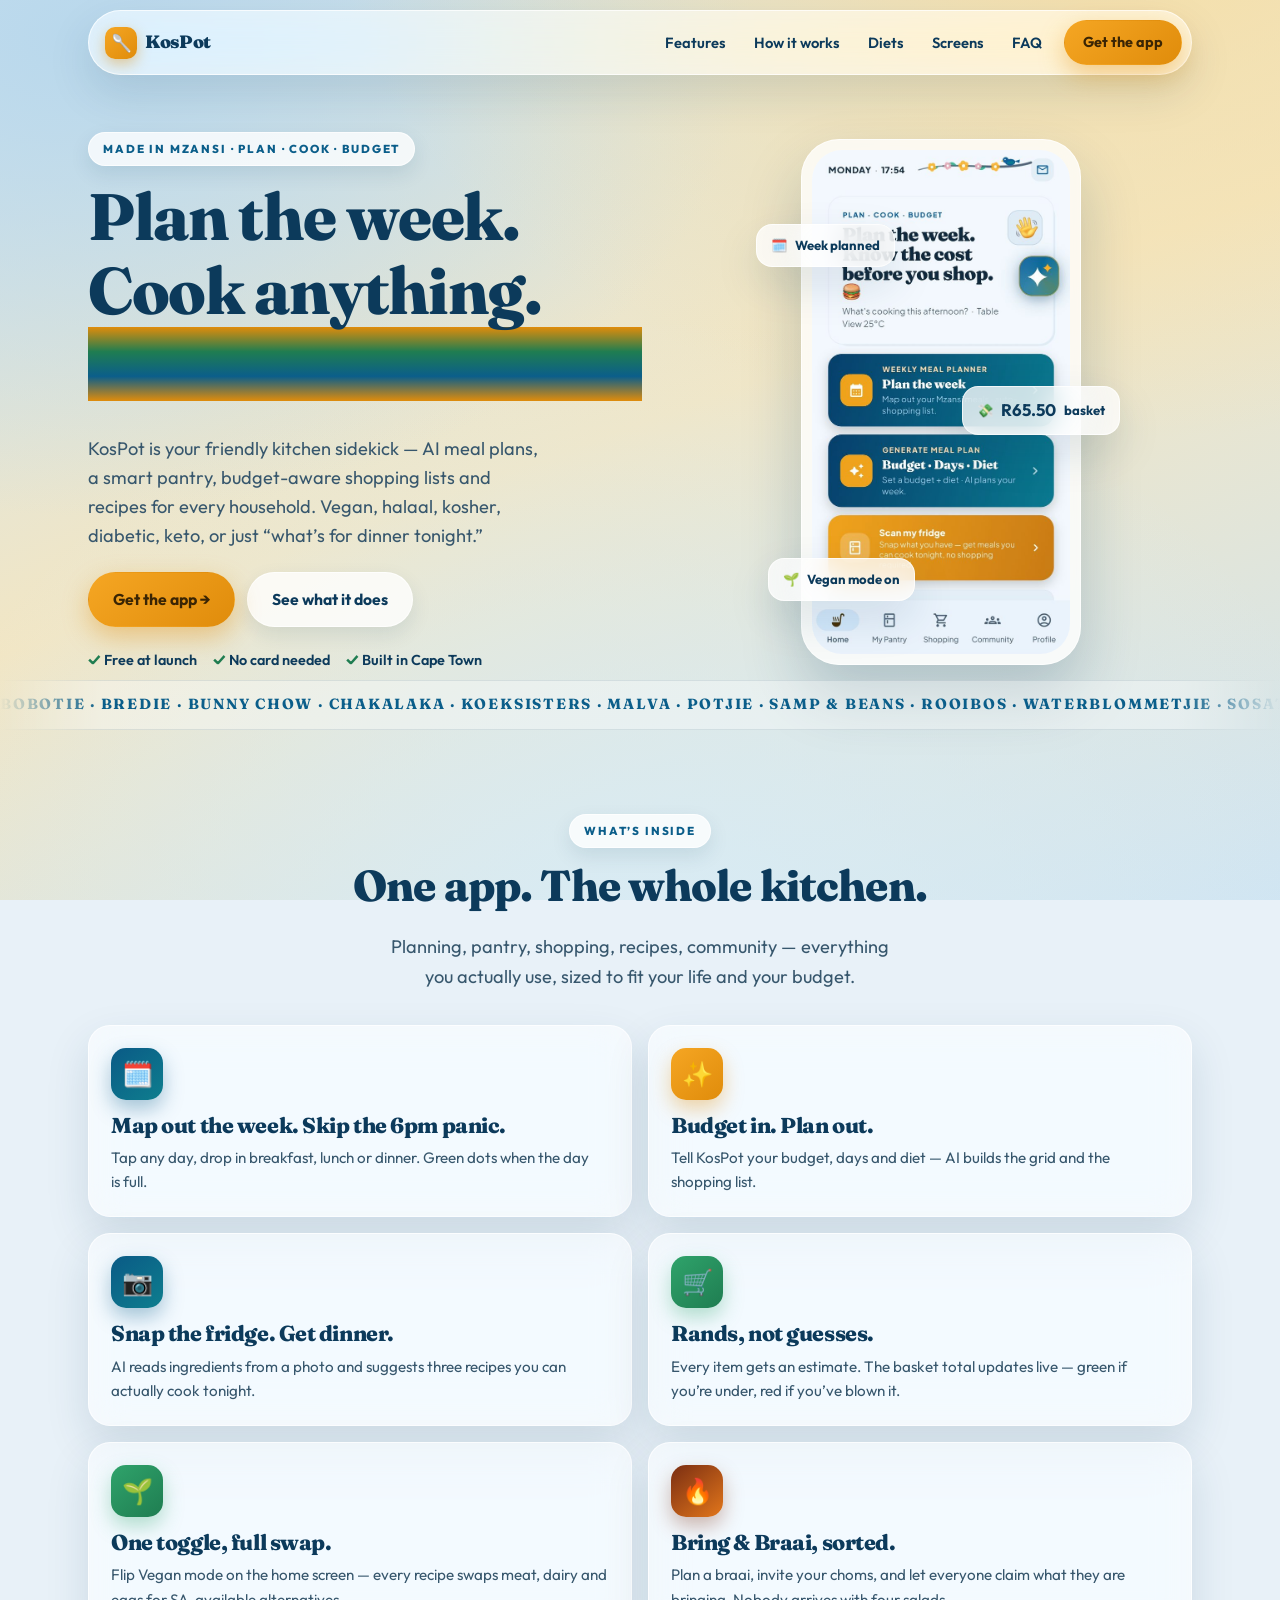
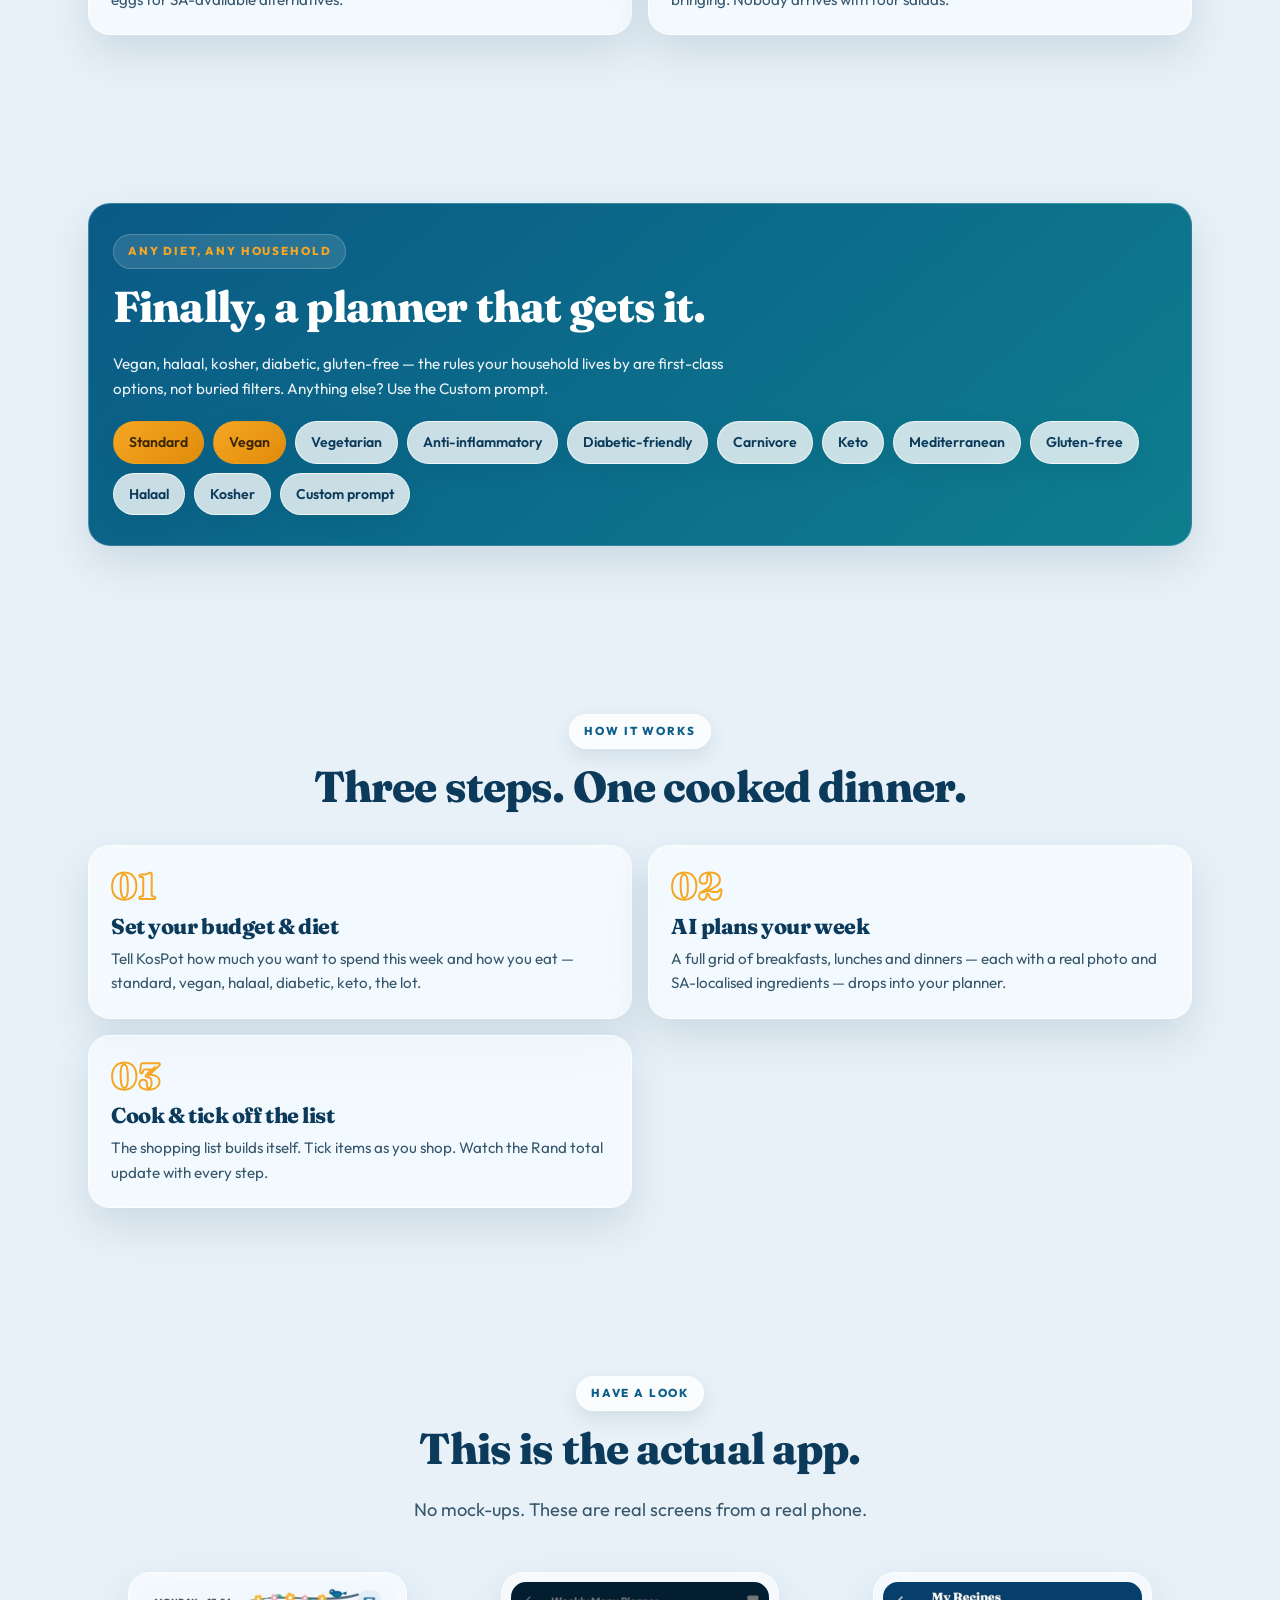
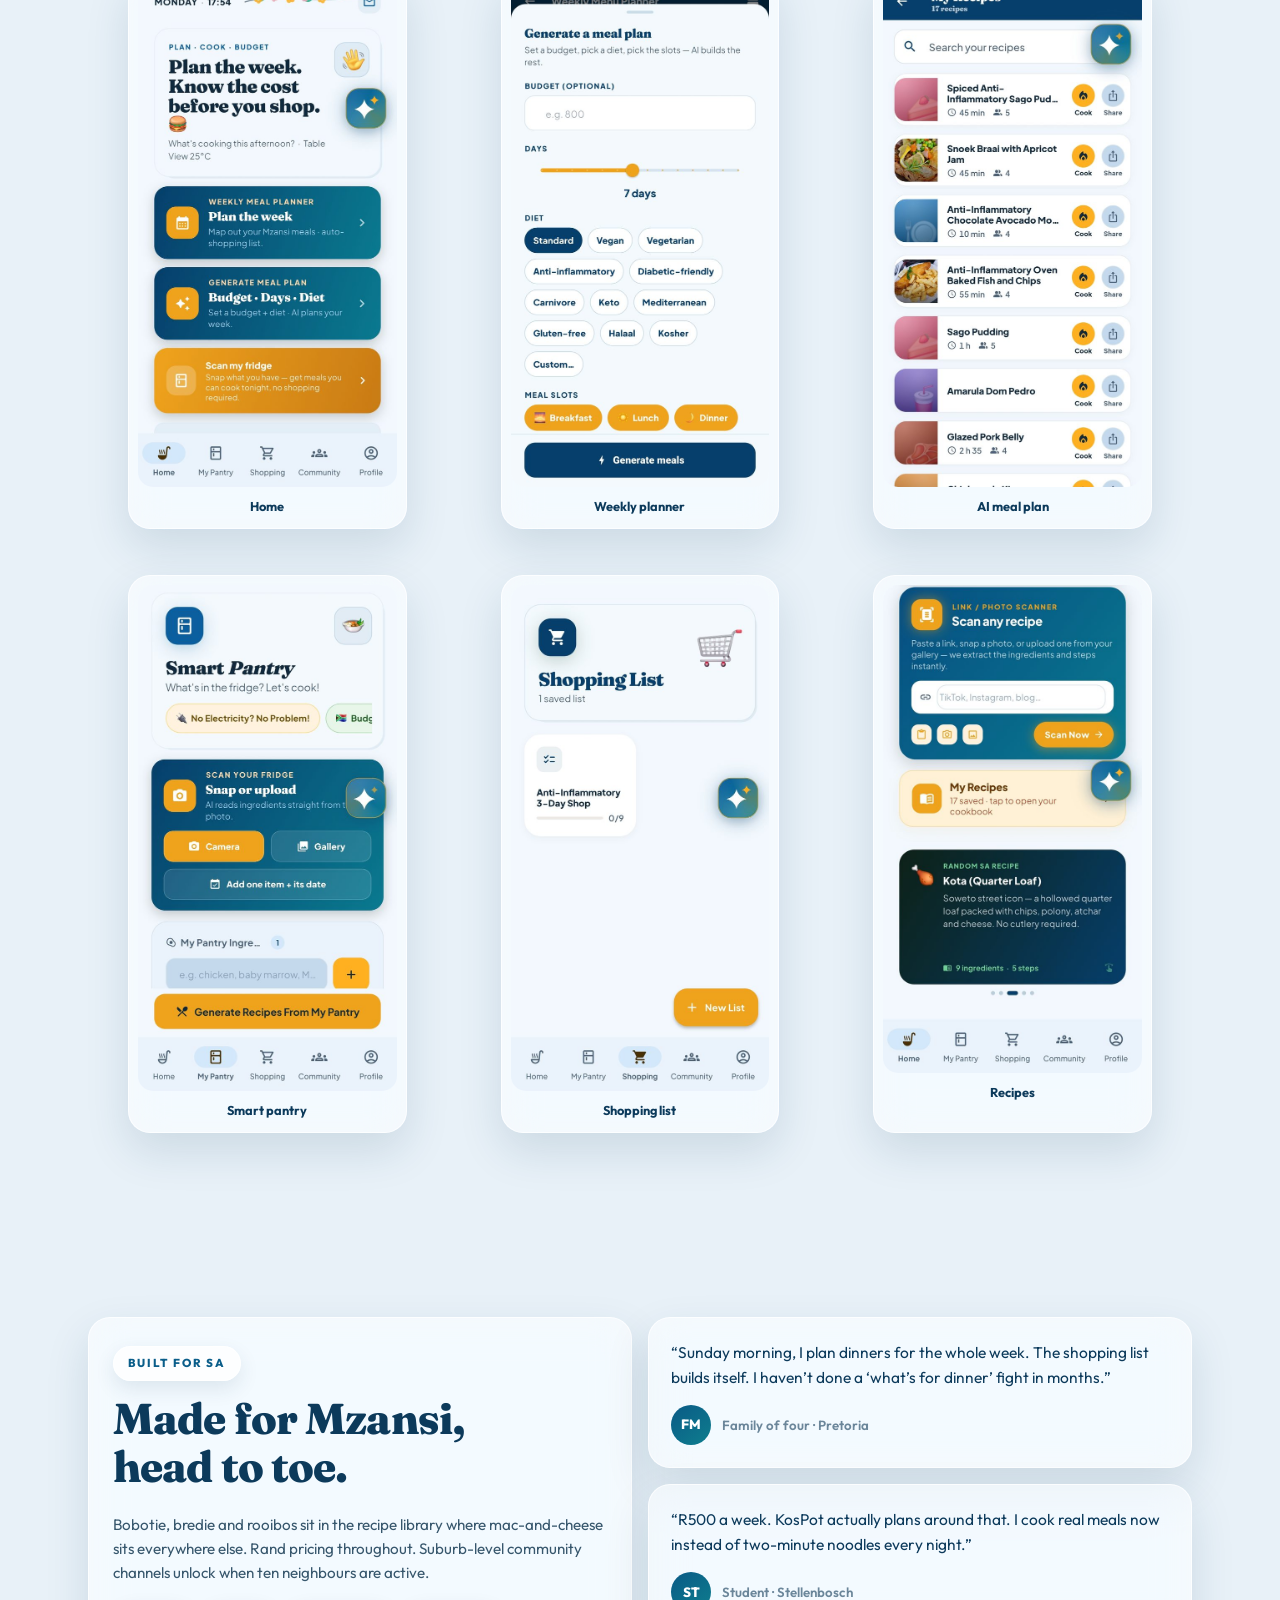
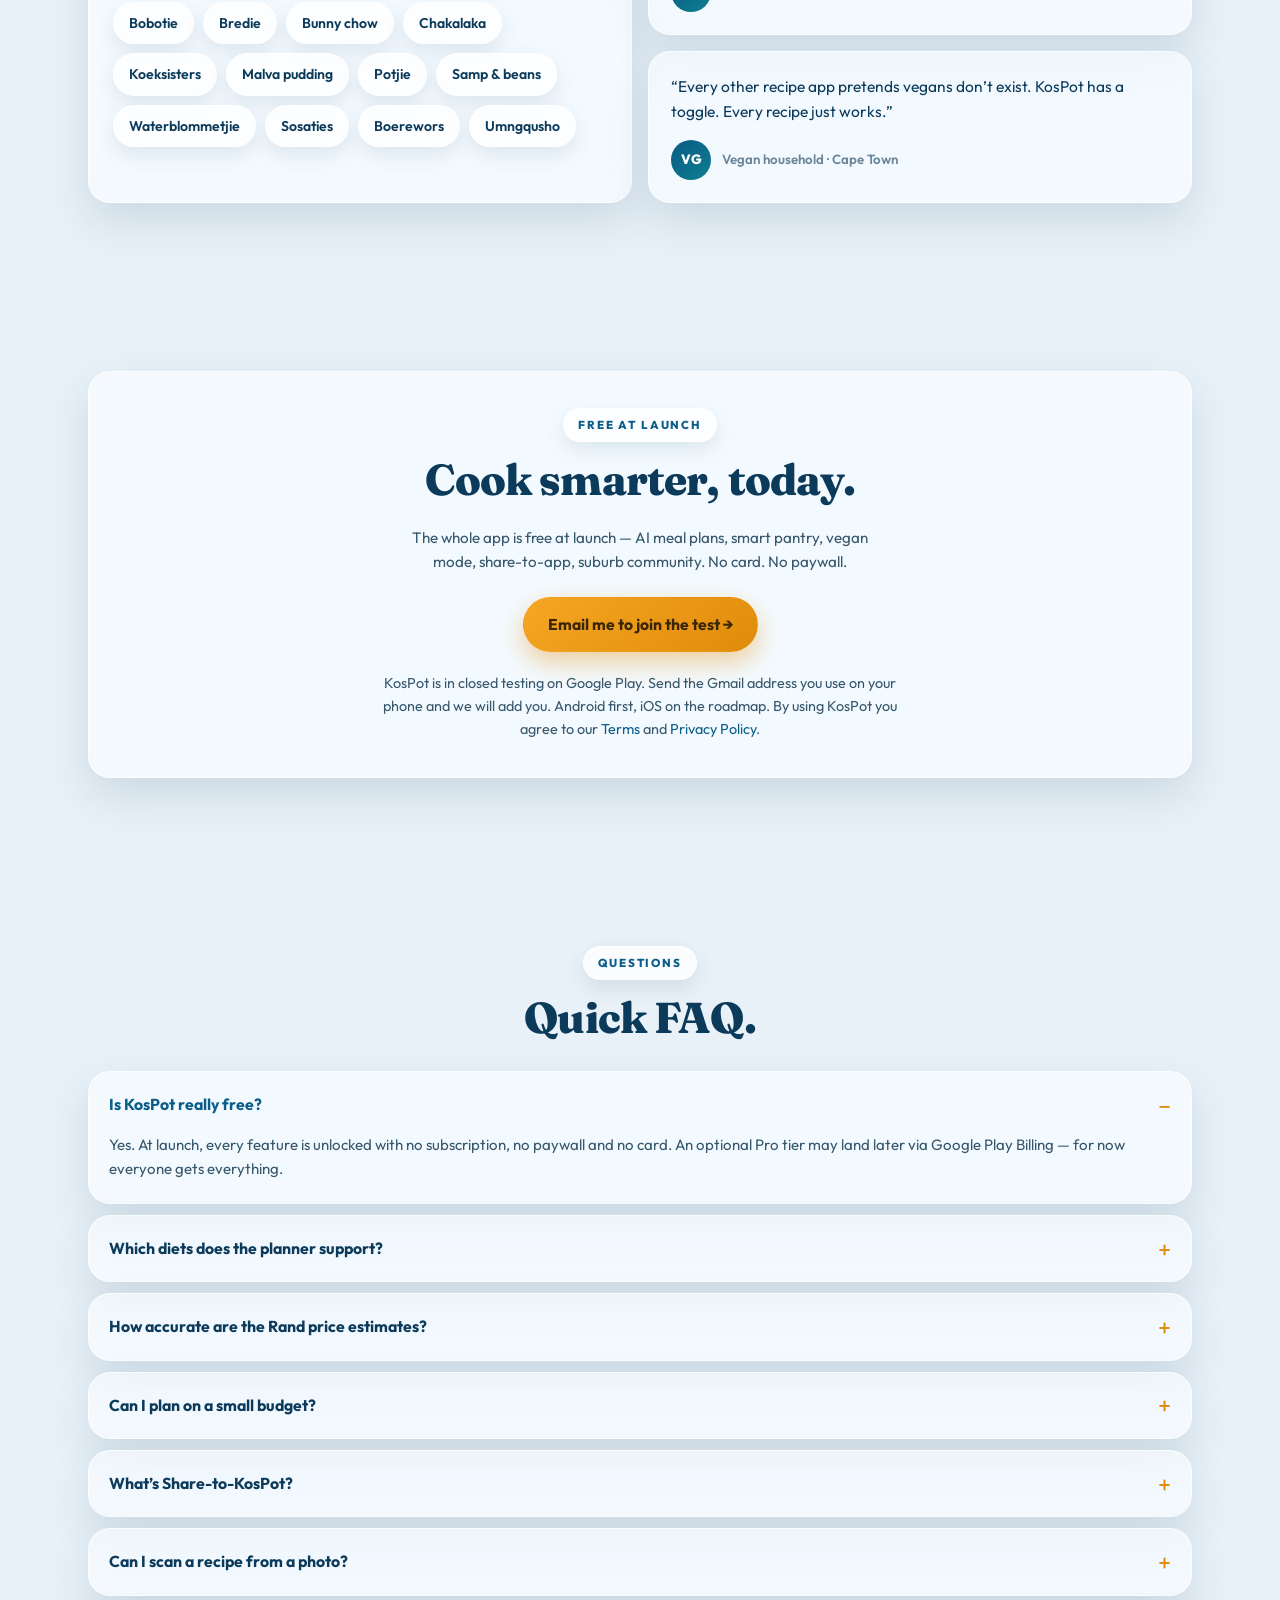
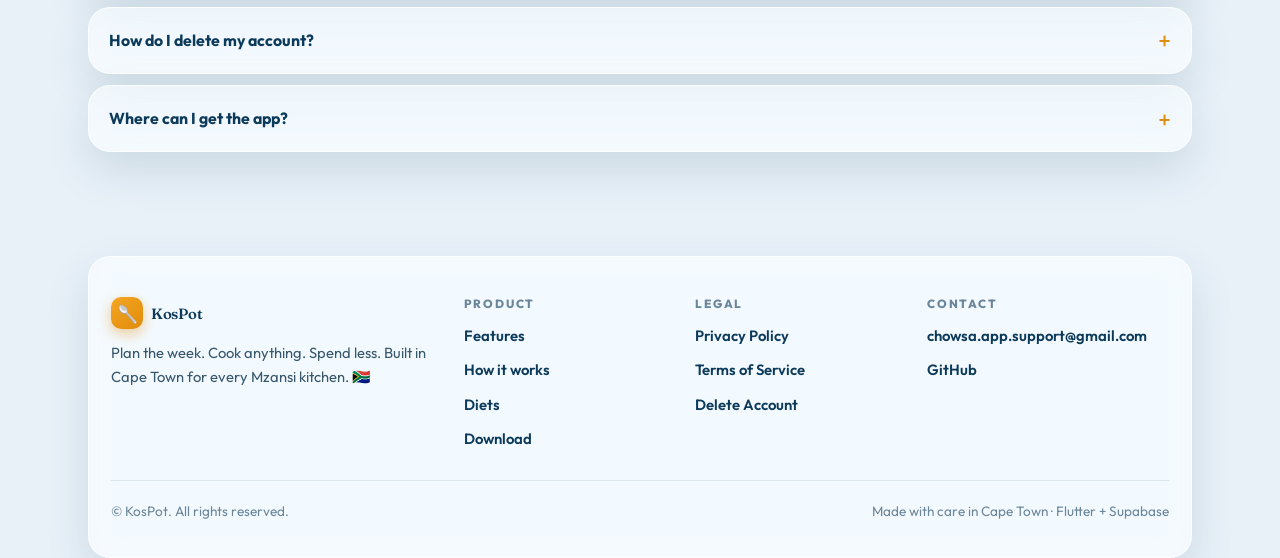
==== commit 461047b9: "Make the site move, using native CSS only It was correct but static. This adds scroll reveals, paral" ====
--- a/index.html
+++ b/index.html
@@ -21,6 +21,7 @@
 <link rel="stylesheet" href="assets/css/kospot.css">
 </head>
 <body>
+<div class="progress" aria-hidden="true"></div>
 
 <!-- ── Nav ───────────────────────────────────────────────────────────────── -->
 <nav class="nav">
@@ -100,37 +101,37 @@
     </div>
 
     <div class="grid grid-3" style="margin-top:34px">
-      <article class="card glass">
+      <article class="reveal card glass">
         <div class="tile tile-blue" aria-hidden="true">🗓️</div>
         <h3>Map out the week. Skip the 6pm panic.</h3>
         <p>Tap any day, drop in breakfast, lunch or dinner. Green dots when the day is full.</p>
       </article>
 
-      <article class="card glass">
+      <article class="reveal card glass">
         <div class="tile" aria-hidden="true">✨</div>
         <h3>Budget in. Plan out.</h3>
         <p>Tell KosPot your budget, days and diet — AI builds the grid and the shopping list.</p>
       </article>
 
-      <article class="card glass">
+      <article class="reveal card glass">
         <div class="tile tile-blue" aria-hidden="true">📷</div>
         <h3>Snap the fridge. Get dinner.</h3>
         <p>AI reads ingredients from a photo and suggests three recipes you can actually cook tonight.</p>
       </article>
 
-      <article class="card glass">
+      <article class="reveal card glass">
         <div class="tile tile-green" aria-hidden="true">🛒</div>
         <h3>Rands, not guesses.</h3>
         <p>Every item gets an estimate. The basket total updates live — green if you’re under, red if you’ve blown it.</p>
       </article>
 
-      <article class="card glass">
+      <article class="reveal card glass">
         <div class="tile tile-green" aria-hidden="true">🌱</div>
         <h3>One toggle, full swap.</h3>
         <p>Flip Vegan mode on the home screen — every recipe swaps meat, dairy and eggs for SA-available alternatives.</p>
       </article>
 
-      <article class="card glass">
+      <article class="reveal card glass">
         <div class="tile tile-ember" aria-hidden="true">🔥</div>
         <h3>Bring &amp; Braai, sorted.</h3>
         <p>Plan a braai, invite your choms, and let everyone claim what they are bringing. Nobody arrives with four salads.</p>
@@ -142,7 +143,7 @@
 <!-- ── Diets ─────────────────────────────────────────────────────────────── -->
 <section id="diets">
   <div class="wrap">
-    <div class="card glass card-petrol" style="padding:30px 24px">
+    <div class="reveal card glass card-petrol" style="padding:30px 24px">
       <span class="eyebrow">Any diet, any household</span>
       <h2>Finally, a planner that gets it.</h2>
       <p style="max-width:62ch">
@@ -177,17 +178,17 @@
     </div>
 
     <div class="grid grid-3" style="margin-top:34px">
-      <article class="card glass">
+      <article class="reveal card glass">
         <div class="step-no">01</div>
         <h3>Set your budget &amp; diet</h3>
         <p>Tell KosPot how much you want to spend this week and how you eat — standard, vegan, halaal, diabetic, keto, the lot.</p>
       </article>
-      <article class="card glass">
+      <article class="reveal card glass">
         <div class="step-no">02</div>
         <h3>AI plans your week</h3>
         <p>A full grid of breakfasts, lunches and dinners — each with a real photo and SA-localised ingredients — drops into your planner.</p>
       </article>
-      <article class="card glass">
+      <article class="reveal card glass">
         <div class="step-no">03</div>
         <h3>Cook &amp; tick off the list</h3>
         <p>The shopping list builds itself. Tick items as you shop. Watch the Rand total update with every step.</p>
@@ -206,27 +207,27 @@
     </div>
 
     <div class="shots" style="margin-top:32px">
-      <figure class="shot glass">
+      <figure class="reveal shot glass">
         <img src="assets/screens/home.jpg" loading="lazy" width="1024" height="2048" alt="KosPot home screen.">
         <figcaption>Home</figcaption>
       </figure>
-      <figure class="shot glass">
+      <figure class="reveal shot glass">
         <img src="assets/screens/planner.jpg" loading="lazy" width="1024" height="2048" alt="The weekly meal planner grid.">
         <figcaption>Weekly planner</figcaption>
       </figure>
-      <figure class="shot glass">
+      <figure class="reveal shot glass">
         <img src="assets/screens/ai-plan.jpg" loading="lazy" width="1024" height="2048" alt="Setting a budget, number of days and diet for an AI meal plan.">
         <figcaption>AI meal plan</figcaption>
       </figure>
-      <figure class="shot glass">
+      <figure class="reveal shot glass">
         <img src="assets/screens/pantry.jpg" loading="lazy" width="1024" height="2048" alt="The smart pantry with the fridge scanner.">
         <figcaption>Smart pantry</figcaption>
       </figure>
-      <figure class="shot glass">
+      <figure class="reveal shot glass">
         <img src="assets/screens/shopping.jpg" loading="lazy" width="1024" height="2048" alt="A shopping list with live Rand totals.">
         <figcaption>Shopping list</figcaption>
       </figure>
-      <figure class="shot glass">
+      <figure class="reveal shot glass">
         <img src="assets/screens/recipe.jpg" loading="lazy" width="1024" height="2048" alt="A recipe card with ingredients and steps.">
         <figcaption>Recipes</figcaption>
       </figure>
@@ -238,7 +239,7 @@
 <section id="local">
   <div class="wrap">
     <div class="grid grid-2">
-      <div class="card glass" style="padding:28px 24px">
+      <div class="reveal card glass" style="padding:28px 24px">
         <span class="eyebrow">Built for SA</span>
         <h2>Made for Mzansi, head to toe.</h2>
         <p>
@@ -255,15 +256,15 @@
       </div>
 
       <div class="grid" style="gap:16px">
-        <article class="quote glass">
+        <article class="reveal quote glass">
           <p>“Sunday morning, I plan dinners for the whole week. The shopping list builds itself. I haven’t done a ‘what’s for dinner’ fight in months.”</p>
           <div class="who"><div class="av">FM</div><span>Family of four · Pretoria</span></div>
         </article>
-        <article class="quote glass">
+        <article class="reveal quote glass">
           <p>“R500 a week. KosPot actually plans around that. I cook real meals now instead of two-minute noodles every night.”</p>
           <div class="who"><div class="av">ST</div><span>Student · Stellenbosch</span></div>
         </article>
-        <article class="quote glass">
+        <article class="reveal quote glass">
           <p>“Every other recipe app pretends vegans don’t exist. KosPot has a toggle. Every recipe just works.”</p>
           <div class="who"><div class="av">VG</div><span>Vegan household · Cape Town</span></div>
         </article>
@@ -275,7 +276,7 @@
 <!-- ── Download ──────────────────────────────────────────────────────────── -->
 <section id="download">
   <div class="wrap">
-    <div class="card glass center" style="padding:36px 22px">
+    <div class="reveal card glass center" style="padding:36px 22px">
       <span class="eyebrow">Free at launch</span>
       <h2>Cook smarter, today.</h2>
       <p class="lede">
@@ -308,35 +309,35 @@
     </div>
 
     <div class="faq" style="margin-top:28px">
-      <details class="glass" open>
+      <details class="reveal glass" open>
         <summary>Is KosPot really free?</summary>
         <p>Yes. At launch, every feature is unlocked with no subscription, no paywall and no card. An optional Pro tier may land later via Google Play Billing — for now everyone gets everything.</p>
       </details>
-      <details class="glass">
+      <details class="reveal glass">
         <summary>Which diets does the planner support?</summary>
         <p>Standard, Vegan, Vegetarian, Anti-inflammatory, Diabetic-friendly, Carnivore, Keto, Mediterranean, Gluten-free, Halaal and Kosher, plus a Custom prompt for anything else — allergies, religious rules, fasting windows.</p>
       </details>
-      <details class="glass">
+      <details class="reveal glass">
         <summary>How accurate are the Rand price estimates?</summary>
         <p>Each item has an estimated range based on common SA retailers, refreshed weekly from the Shoprite, Checkers and Pick n Pay specials for your own province. The optional “paid R__” capture lets you log what you actually paid, so KosPot learns your real local prices.</p>
       </details>
-      <details class="glass">
+      <details class="reveal glass">
         <summary>Can I plan on a small budget?</summary>
         <p>Yes. Set any budget from a few hundred Rand and any number of days from 1 to 14. The plan and shopping list scale to fit.</p>
       </details>
-      <details class="glass">
+      <details class="reveal glass">
         <summary>What’s Share-to-KosPot?</summary>
         <p>Tap “Share” on a recipe link in Instagram, TikTok, YouTube or your browser and pick KosPot from the share sheet. We read the recipe and add the ingredients to your library.</p>
       </details>
-      <details class="glass">
+      <details class="reveal glass">
         <summary>Can I scan a recipe from a photo?</summary>
         <p>Yes. Paste a link from TikTok, Instagram or any blog, or photograph a printed or handwritten page — KosPot pulls out the ingredients and the method and saves it as a clean card.</p>
       </details>
-      <details class="glass">
+      <details class="reveal glass">
         <summary>How do I delete my account?</summary>
         <p>Settings → Privacy &amp; Data → Delete account. Everything tied to you is wiped within 7 days, per POPIA. Full steps are on the <a href="delete-account.html">delete account page</a>.</p>
       </details>
-      <details class="glass">
+      <details class="reveal glass">
         <summary>Where can I get the app?</summary>
         <p>Android via Google Play, launching soon. iOS is on the roadmap.</p>
       </details>
@@ -387,5 +388,6 @@
   </div>
 </footer>
 
+<script src="assets/js/kospot.js" defer></script>
 </body>
 </html>
--- a/assets/css/kospot.css
+++ b/assets/css/kospot.css
@@ -624,3 +624,272 @@
   margin-bottom: 18px;
   color: var(--blue);
 }
+
+/* ═════════════════════════════════════════════════════════════════════════
+   MOTION
+   ═════════════════════════════════════════════════════════════════════════
+   The site was correct but static. Everything below is native CSS — no
+   GSAP, no Lenis, no IntersectionObserver: nothing to install and nothing to
+   keep updated on a site that deploys by pushing files to a branch.
+
+   Every effect is a PROGRESSIVE ENHANCEMENT and is gated twice:
+
+     @supports (animation-timeline: view())   — a browser that does not know
+        scroll-driven animations ignores the whole block and the page renders
+        exactly as it did before. That matters, because scroll-driven
+        animations are NOT Baseline yet: Chrome, Edge and Safari 18+ ship
+        them, Firefox stable still keeps them behind a flag. Written
+        unconditionally, the reveal would leave Firefox users staring at
+        opacity:0 content forever — the classic way this trick breaks a site.
+
+     @media (prefers-reduced-motion: no-preference) — movement tied to
+        scrolling is a genuine trigger for vestibular disorders. Anyone who
+        has asked their OS for less motion gets a completely still page.
+   ═══════════════════════════════════════════════════════════════════════ */
+
+/* ── Page transitions ────────────────────────────────────────────────────
+   A cross-fade between the landing page and the legal pages instead of a
+   white flash. Chromium and Safari 18.2+ honour it; Firefox ignores the
+   at-rule and navigates normally, which is the correct fallback. */
+@view-transition { navigation: auto; }
+
+::view-transition-old(root),
+::view-transition-new(root) {
+  animation-duration: 260ms;
+  animation-timing-function: cubic-bezier(0.22, 1, 0.36, 1);
+}
+
+/* ── Typography polish ───────────────────────────────────────────────────
+   balance evens out headline line lengths so a big serif heading never
+   leaves one lonely word stranded. pretty does the same for body copy by
+   preventing widows. Both are ignored where unsupported. */
+h1, h2, h3, .lede, figcaption, .faq summary { text-wrap: balance; }
+p, li { text-wrap: pretty; }
+
+/* ── The living gradient ─────────────────────────────────────────────────
+   A custom property has no type by default, so a browser cannot interpolate
+   one, and animating it steps instead of gliding. @property gives --angle a
+   real angle type, which is the whole reason this rotation is smooth. */
+@property --angle {
+  syntax: "<angle>";
+  initial-value: 0deg;
+  inherits: false;
+}
+
+.hero h1 .accent {
+  background: linear-gradient(var(--angle), var(--mango-deep), var(--blue), var(--green-deep), var(--mango-deep));
+}
+
+@media (prefers-reduced-motion: no-preference) {
+  .hero h1 .accent { animation: hue 14s linear infinite; }
+  @keyframes hue { to { --angle: 360deg; } }
+
+  /* The canvas breathes. Very slow and very small on purpose: enough that
+     the page is not a screenshot, not enough to notice while reading. */
+  body::before { animation: drift 34s ease-in-out infinite alternate; }
+  @keyframes drift {
+    from { transform: scale(1)    translate3d(0, 0, 0); }
+    to   { transform: scale(1.07) translate3d(-1.5%, 1%, 0); }
+  }
+}
+
+/* ── Scroll reveal ───────────────────────────────────────────────────────
+   Content rises as it enters the viewport. animation-range stops it
+   finishing too late: a card still fading in by the time it reaches the
+   middle of the screen reads as slow, not smooth. */
+@supports (animation-timeline: view()) {
+  @media (prefers-reduced-motion: no-preference) {
+    .reveal {
+      animation: rise-in linear both;
+      animation-timeline: view();
+      animation-range: entry 4% cover 32%;
+    }
+
+    /* translate/scale, NOT transform.
+     *
+     * A running animation with fill:both wins the cascade over an ordinary
+     * declaration, so animating `transform` here would permanently outrank
+     * the `transform: translateY(-5px)` hover lift below and silently kill
+     * it on every card the reveal had touched. The independent `translate`
+     * and `scale` properties compose with `transform` instead of replacing
+     * it, so both effects work. */
+    @keyframes rise-in {
+      from { opacity: 0; translate: 0 28px; scale: 0.985; }
+      to   { opacity: 1; translate: none;   scale: 1; }
+    }
+
+    /* Grid children stagger naturally by sitting at slightly different
+       scroll positions, so no per-item delay is needed. */
+    .grid > .reveal  { animation-range: entry 2% cover 28%; }
+    .shots > .reveal { animation-range: entry 2% cover 26%; }
+
+    /* The phone drifts against the scroll — real parallax, no JavaScript. */
+    .phone {
+      animation: phone-drift linear both;
+      animation-timeline: view();
+      animation-range: entry 0% exit 100%;
+    }
+    @keyframes phone-drift {
+      from { translate: 0 26px;  rotate: -1.1deg; }
+      to   { translate: 0 -26px; rotate: 1.1deg; }
+    }
+  }
+}
+
+/* ── Scroll progress ─────────────────────────────────────────────────────
+   A one-element reading indicator driven by the document scroll. */
+.progress {
+  position: fixed;
+  inset: 0 0 auto;
+  height: 3px;
+  z-index: 70;
+  transform-origin: 0 50%;
+  transform: scaleX(0);
+  background: linear-gradient(90deg, var(--mango), var(--blue));
+  pointer-events: none;
+}
+
+@supports (animation-timeline: scroll()) {
+  @media (prefers-reduced-motion: no-preference) {
+    .progress {
+      animation: grow linear both;
+      animation-timeline: scroll(root block);
+    }
+    @keyframes grow { to { transform: scaleX(1); } }
+  }
+}
+
+/* ── Micro-interactions ──────────────────────────────────────────────────
+   Small, purposeful feedback: the card acknowledges the pointer. The
+   spotlight follows the cursor through --mx/--my, set by
+   assets/js/kospot.js — the only JavaScript on the site, and the page is
+   complete without it. */
+.card, .quote, .shot, .faq details {
+  position: relative;
+  overflow: hidden;
+  transition: transform 0.28s cubic-bezier(0.22, 1, 0.36, 1),
+              box-shadow 0.28s ease,
+              border-color 0.28s ease;
+}
+
+.card::after, .quote::after {
+  content: "";
+  position: absolute;
+  inset: 0;
+  border-radius: inherit;
+  pointer-events: none;
+  opacity: 0;
+  transition: opacity 0.3s ease;
+  background: radial-gradient(
+    22rem 22rem at var(--mx, 50%) var(--my, 0%),
+    rgba(255, 255, 255, 0.55),
+    rgba(255, 255, 255, 0) 62%
+  );
+}
+
+@media (hover: hover) {
+  .card:hover, .quote:hover, .shot:hover {
+    transform: translateY(-5px);
+    box-shadow: 0 26px 54px rgba(12, 58, 91, 0.19);
+    border-color: #fff;
+  }
+  .card:hover::after, .quote:hover::after { opacity: 1; }
+  .card-petrol:hover::after { opacity: 0.35; }
+
+  .shot img { transition: transform 0.4s cubic-bezier(0.22, 1, 0.36, 1); }
+  .shot:hover img { transform: scale(1.035); }
+
+  .chips li { transition: transform 0.2s ease, box-shadow 0.2s ease; }
+  .chips li:hover {
+    transform: translateY(-2px);
+    box-shadow: 0 10px 20px rgba(12, 58, 91, 0.14);
+  }
+}
+
+/* A slow sheen so the icon block is not a flat square. */
+.tile { position: relative; overflow: hidden; }
+.tile::after {
+  content: "";
+  position: absolute;
+  inset: -40%;
+  background: linear-gradient(115deg, transparent 38%, rgba(255,255,255,0.55) 50%, transparent 62%);
+  transform: translateX(-120%);
+}
+@media (hover: hover) and (prefers-reduced-motion: no-preference) {
+  .card:hover .tile::after { animation: sheen 0.75s ease forwards; }
+  @keyframes sheen { to { transform: translateX(120%); } }
+}
+
+/* ── The nav condenses once you leave the top ──────────────────────────── */
+@supports (animation-timeline: scroll()) {
+  @media (prefers-reduced-motion: no-preference) {
+    .nav-inner {
+      animation: condense linear both;
+      animation-timeline: scroll(root block);
+      animation-range: 0 140px;
+    }
+    @keyframes condense {
+      to {
+        box-shadow: 0 14px 34px rgba(12, 58, 91, 0.16);
+        background: rgba(255, 255, 255, 0.82);
+      }
+    }
+  }
+}
+
+/* ── Gallery: swipe on a phone, grid on a desktop ────────────────────────
+   Six tall screenshots stacked two-wide is a very long scroll past the same
+   thing. One swipeable row reads better and is what a thumb expects. */
+@media (max-width: 759px) {
+  .shots {
+    display: flex;
+    gap: 12px;
+    overflow-x: auto;
+    scroll-snap-type: x mandatory;
+    -webkit-overflow-scrolling: touch;
+    scrollbar-width: none;
+    padding-bottom: 6px;
+    /* Bleeds to the screen edges so the next card peeks — the affordance
+       that tells a thumb there is more to the right. */
+    margin-inline: calc(var(--gutter) * -1);
+    padding-inline: var(--gutter);
+  }
+  .shots::-webkit-scrollbar { display: none; }
+  .shot { flex: 0 0 62%; scroll-snap-align: center; }
+}
+
+/* ── Buttons catch the light ────────────────────────────────────────────── */
+.btn-primary { position: relative; overflow: hidden; }
+.btn-primary::after {
+  content: "";
+  position: absolute;
+  inset: 0;
+  background: linear-gradient(120deg, transparent 40%, rgba(255,255,255,0.45) 50%, transparent 60%);
+  transform: translateX(-130%);
+}
+@media (hover: hover) and (prefers-reduced-motion: no-preference) {
+  .btn-primary:hover::after { animation: sheen 0.7s ease forwards; }
+}
+
+/* ── The FAQ opens smoothly ──────────────────────────────────────────────
+   interpolate-size and ::details-content let a details panel animate from
+   nothing to its real height, which CSS could not do for years. Ignored
+   where unsupported, so the panel simply snaps open as it always did. */
+@media (prefers-reduced-motion: no-preference) {
+  :root { interpolate-size: allow-keywords; }
+
+  .faq details::details-content {
+    block-size: 0;
+    overflow: hidden;
+    opacity: 0;
+    transition: block-size 0.34s cubic-bezier(0.22, 1, 0.36, 1),
+                opacity 0.28s ease,
+                content-visibility 0.34s allow-discrete;
+  }
+  .faq details[open]::details-content {
+    block-size: auto;
+    opacity: 1;
+  }
+}
+
+.faq details[open] summary { color: var(--blue); }
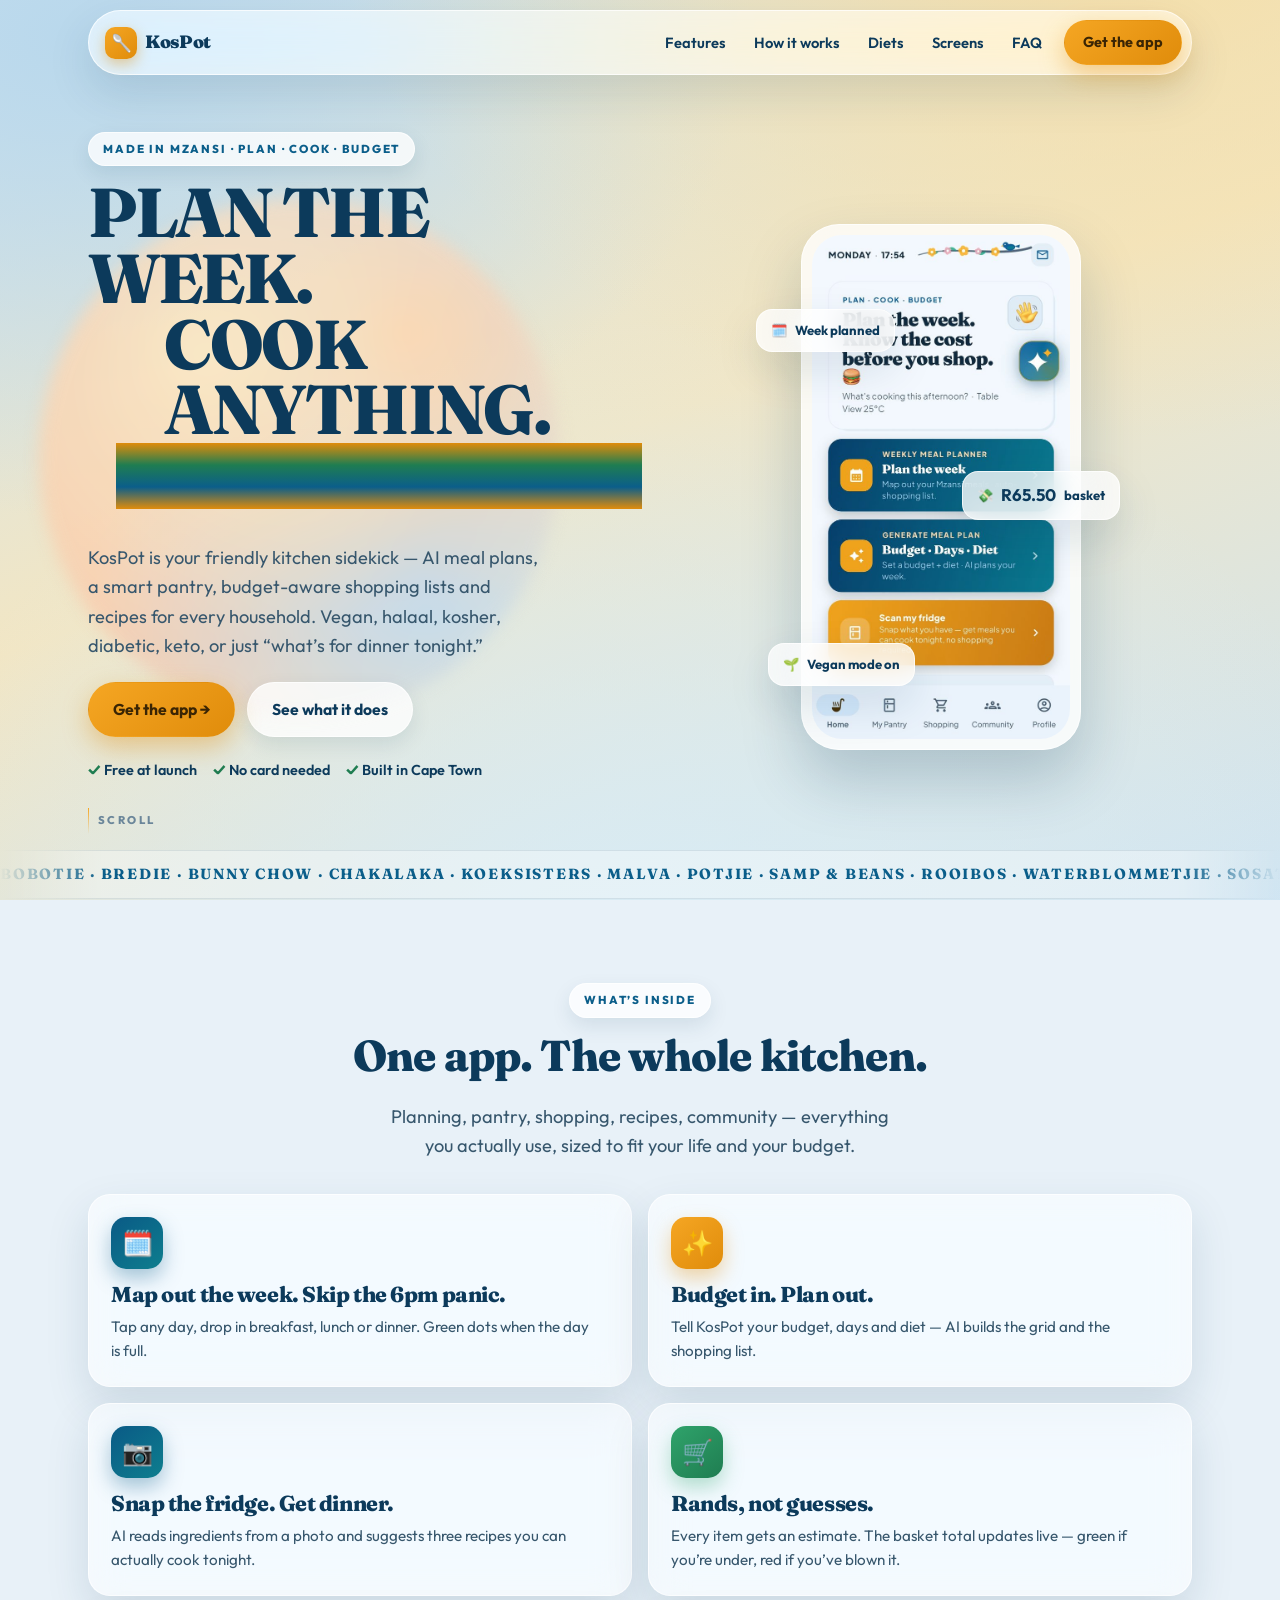
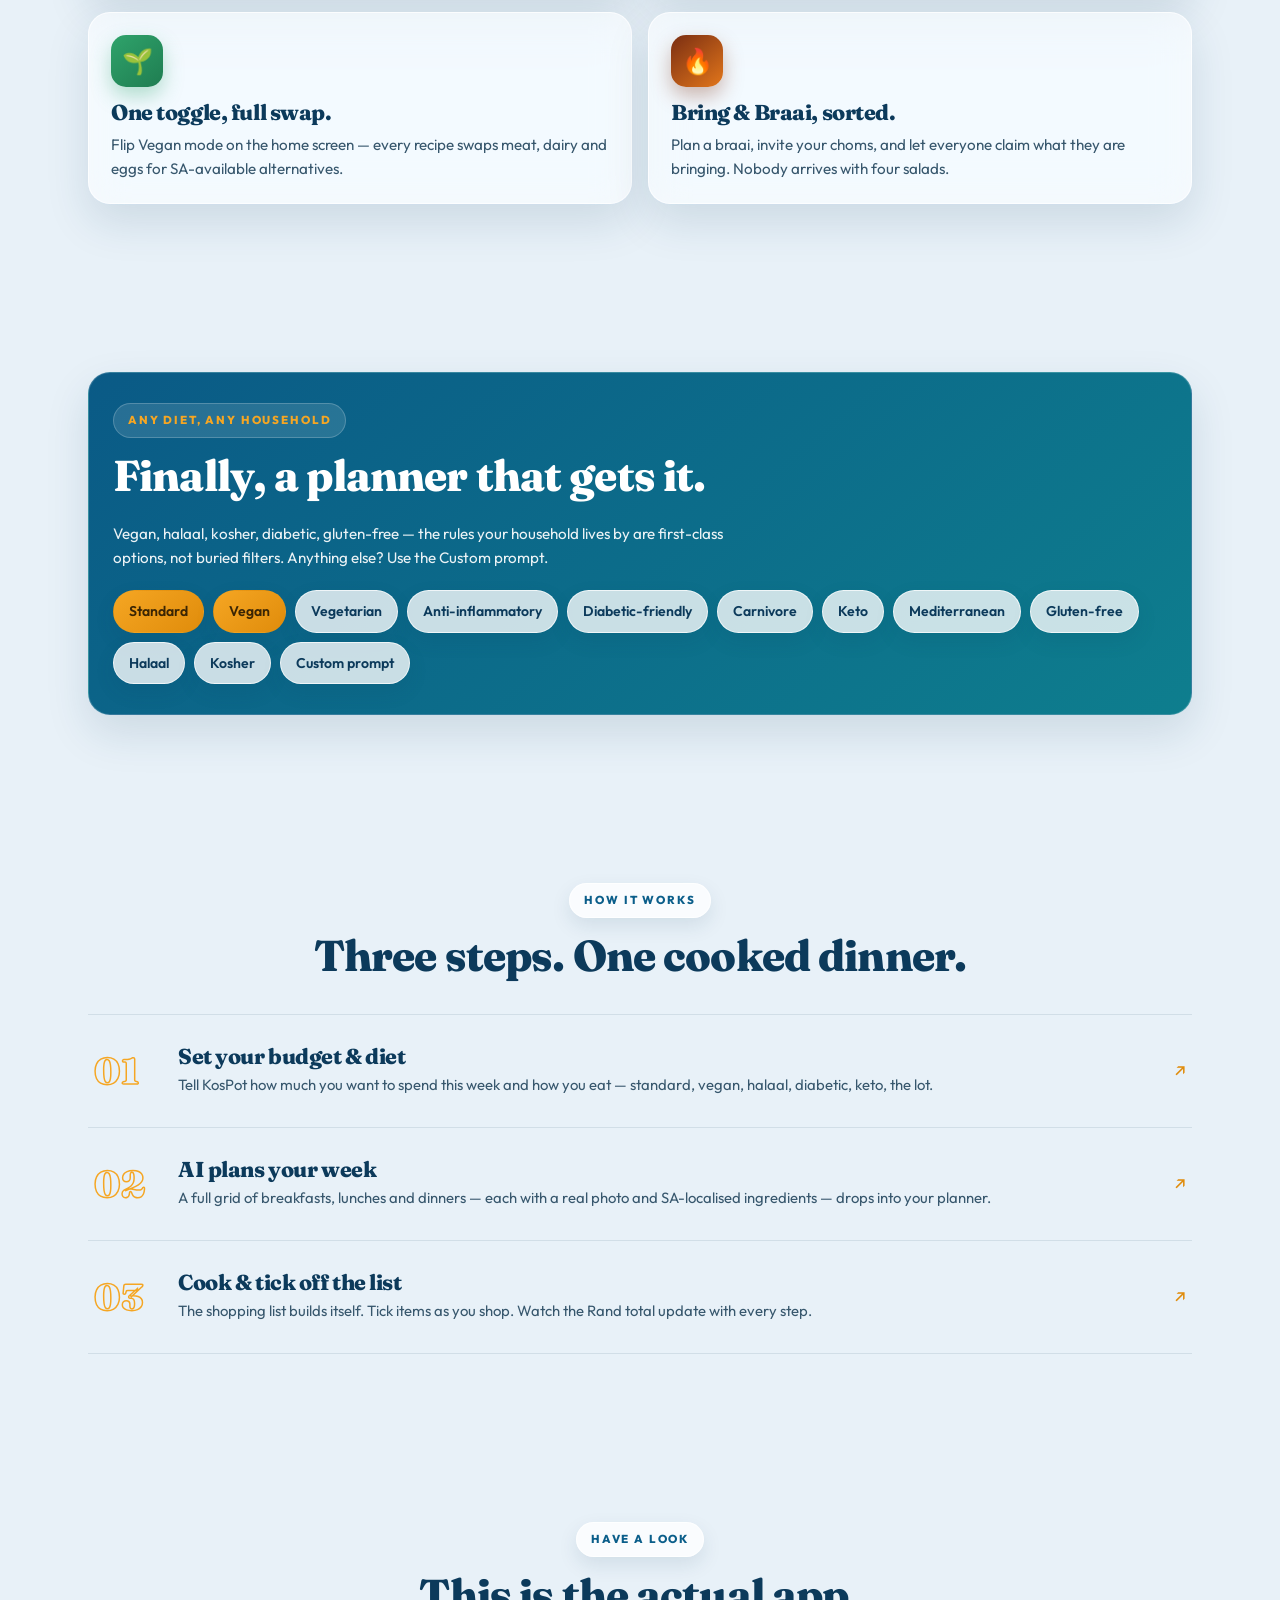
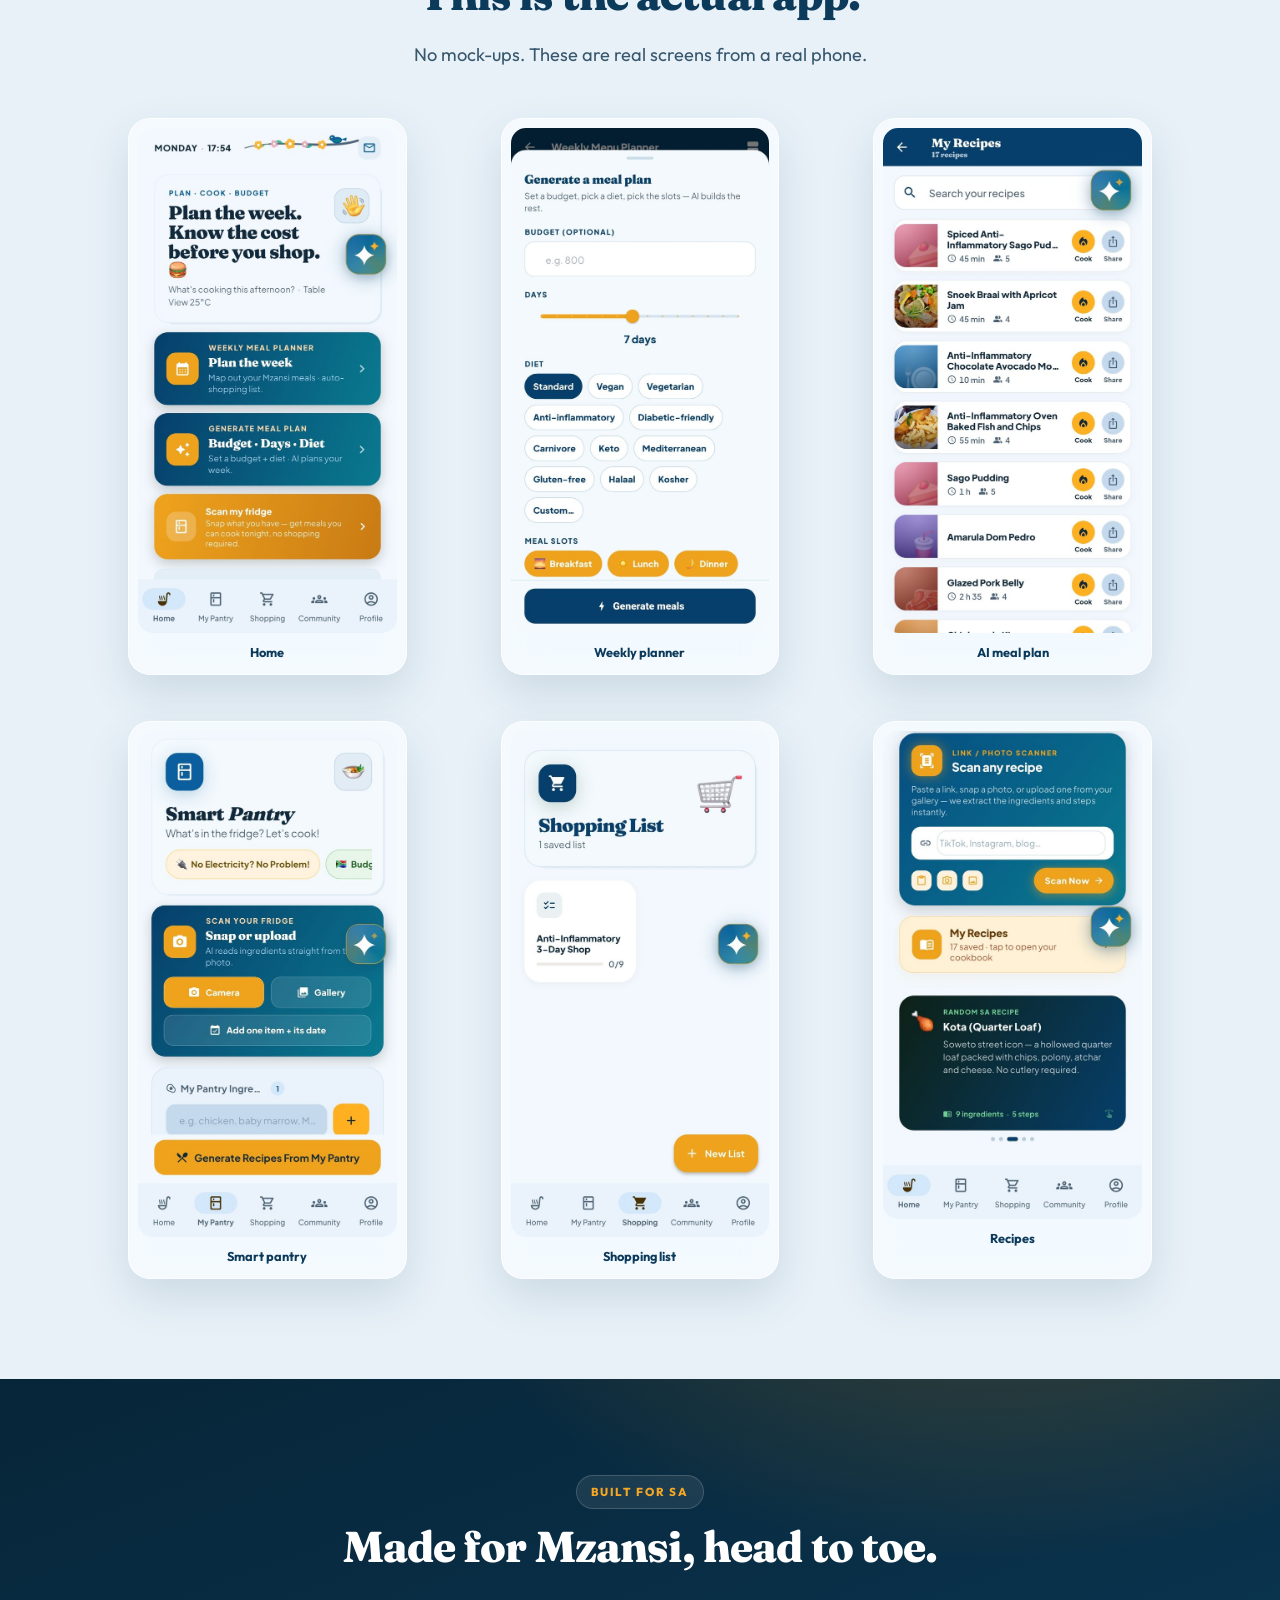
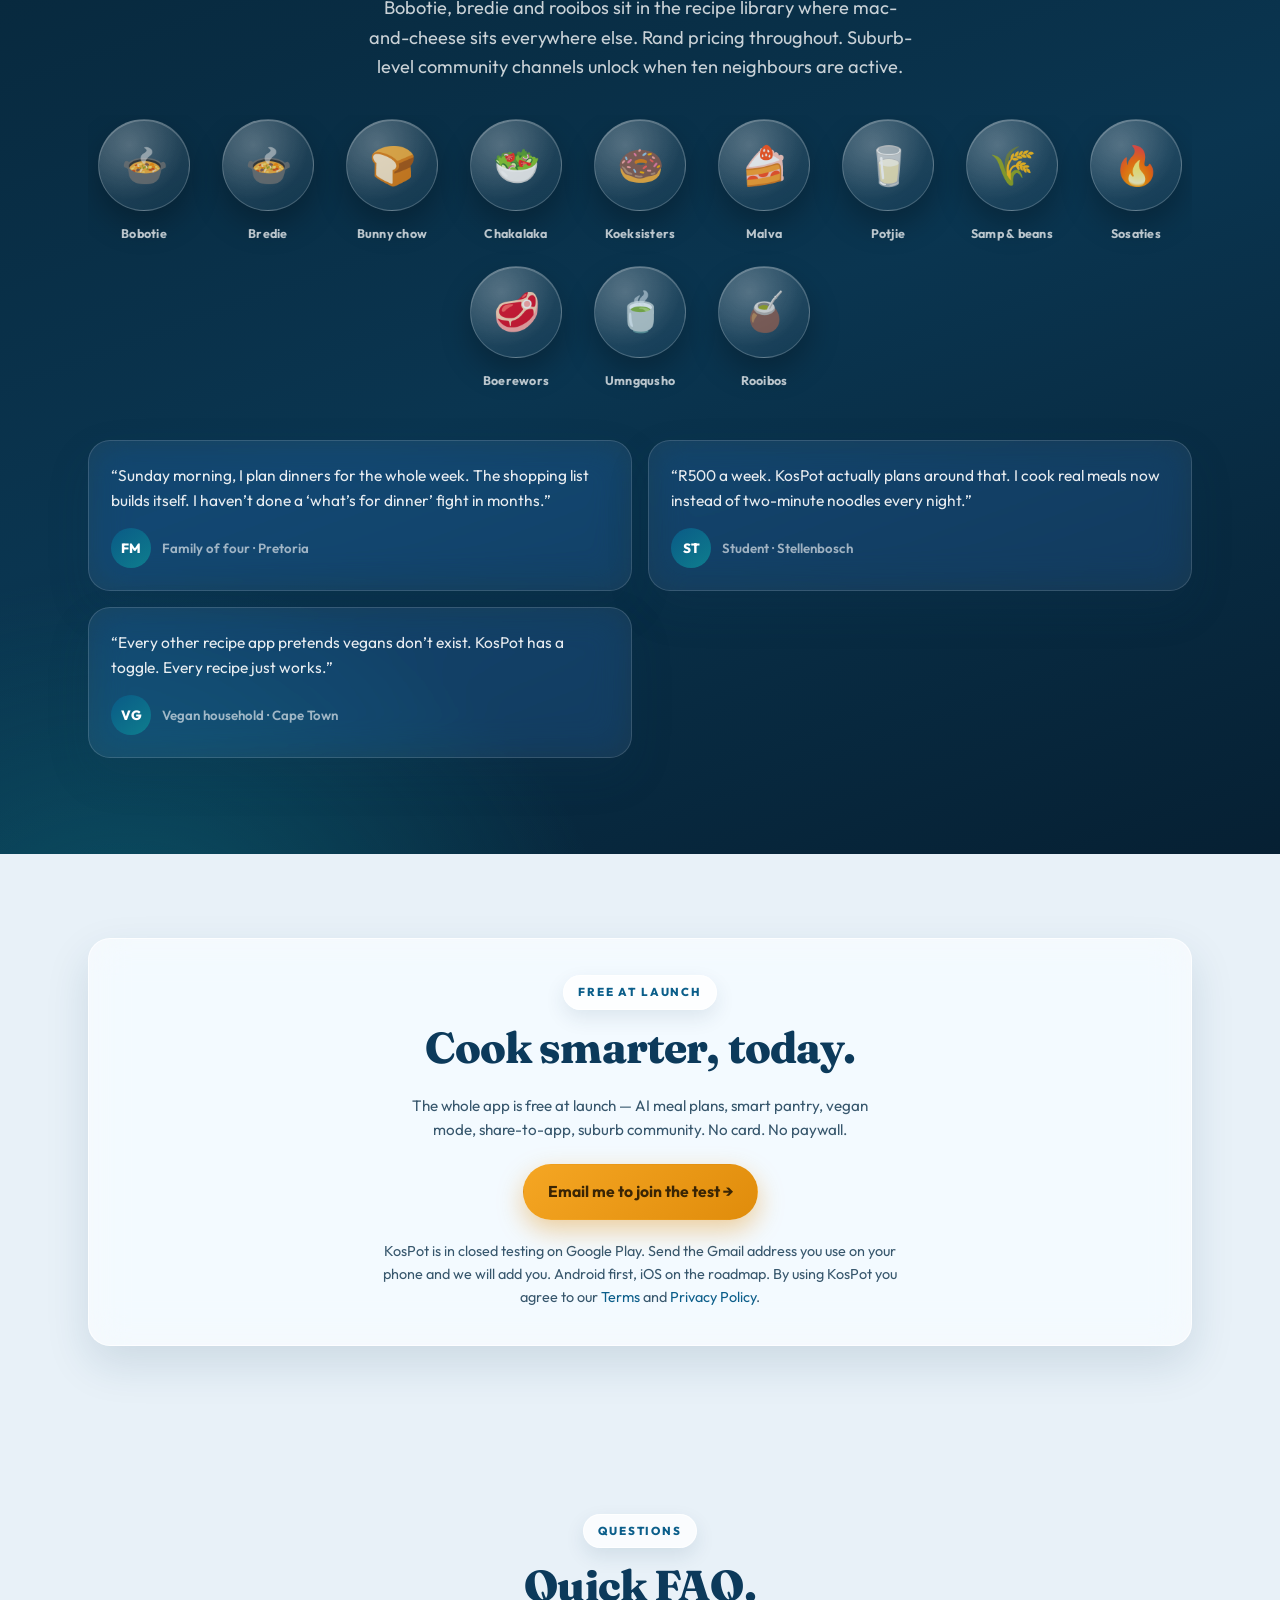
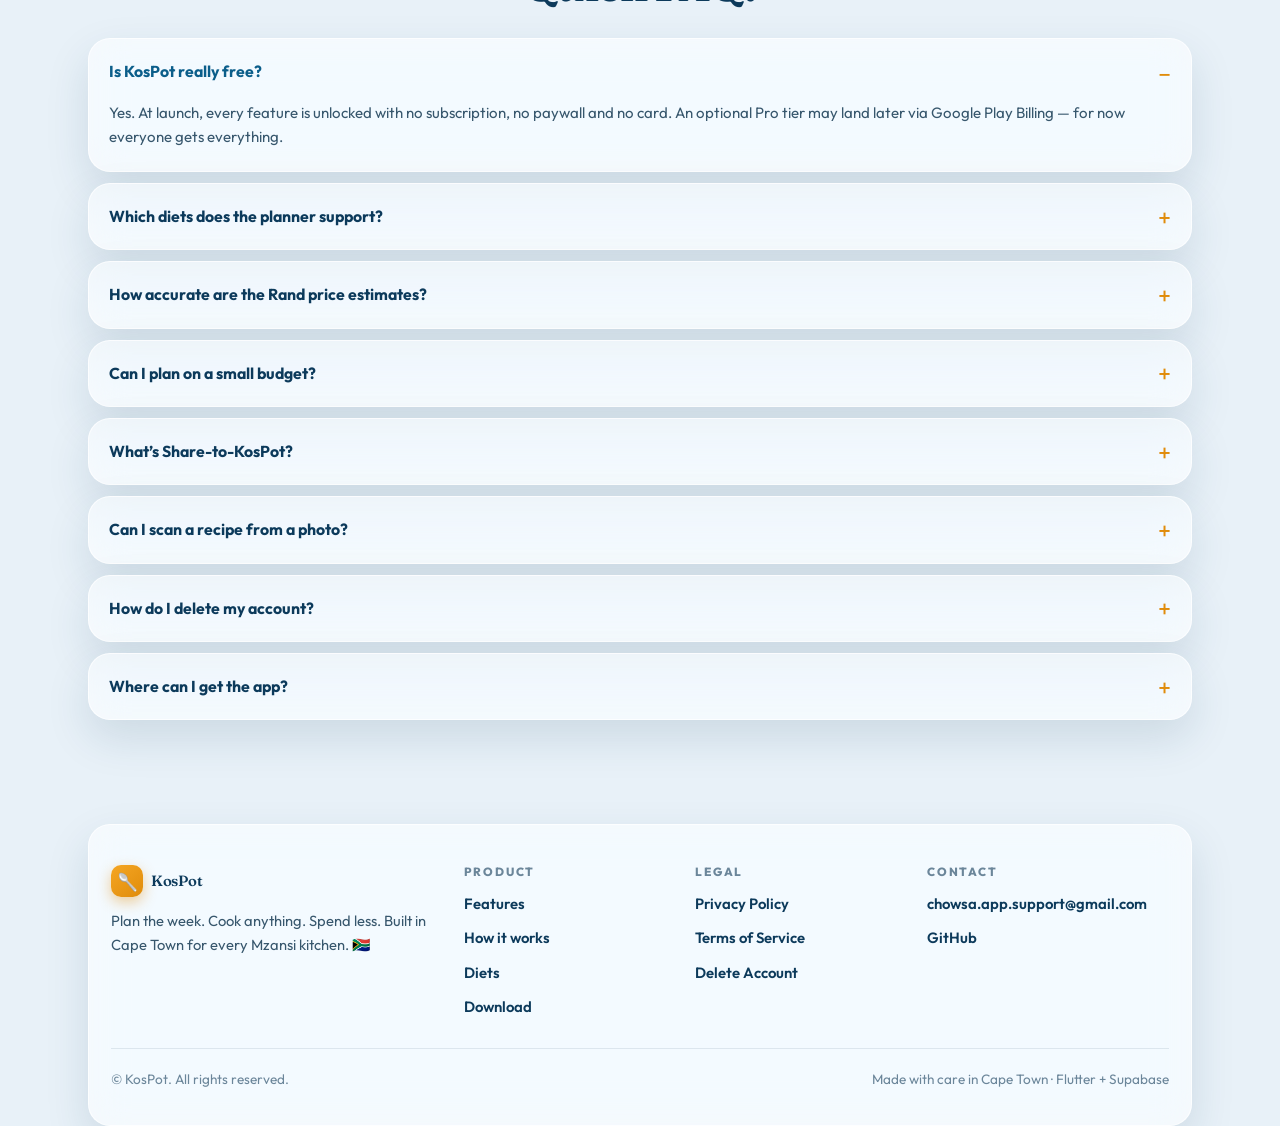
==== commit eb85646a: "Give the page an editorial backbone, not just motion Taken from the reference sites and translated i" ====
--- a/index.html
+++ b/index.html
@@ -46,12 +46,13 @@
 <header class="hero" id="top">
   <div class="wrap">
     <div class="hero-grid">
-      <div>
+      <div class="orb-wrap">
+        <div class="orb" aria-hidden="true"></div>
         <span class="eyebrow">Made in Mzansi · Plan · Cook · Budget</span>
-        <h1>
-          <span>Plan the week.</span>
-          <span>Cook anything.</span>
-          <span class="accent">Spend less.</span>
+        <h1 class="kinetic">
+          <span class="l1">Plan the week.</span>
+          <span class="l2">Cook anything.</span>
+          <span class="l3 accent">Spend less.</span>
         </h1>
         <p class="lede">
           KosPot is your friendly kitchen sidekick — AI meal plans, a smart
@@ -68,6 +69,7 @@
           <li>No card needed</li>
           <li>Built in Cape Town</li>
         </ul>
+        <div class="scroll-cue"><i aria-hidden="true"></i> Scroll</div>
       </div>
 
       <div class="phone">
@@ -177,22 +179,31 @@
       <h2>Three steps. One cooked dinner.</h2>
     </div>
 
-    <div class="grid grid-3" style="margin-top:34px">
-      <article class="reveal card glass">
-        <div class="step-no">01</div>
-        <h3>Set your budget &amp; diet</h3>
-        <p>Tell KosPot how much you want to spend this week and how you eat — standard, vegan, halaal, diabetic, keto, the lot.</p>
-      </article>
-      <article class="reveal card glass">
-        <div class="step-no">02</div>
-        <h3>AI plans your week</h3>
-        <p>A full grid of breakfasts, lunches and dinners — each with a real photo and SA-localised ingredients — drops into your planner.</p>
-      </article>
-      <article class="reveal card glass">
-        <div class="step-no">03</div>
-        <h3>Cook &amp; tick off the list</h3>
-        <p>The shopping list builds itself. Tick items as you shop. Watch the Rand total update with every step.</p>
-      </article>
+    <div class="index" style="margin-top:34px">
+      <div class="index-row reveal">
+        <div class="index-no">01</div>
+        <div>
+          <h3>Set your budget &amp; diet</h3>
+          <p>Tell KosPot how much you want to spend this week and how you eat — standard, vegan, halaal, diabetic, keto, the lot.</p>
+        </div>
+        <div class="index-arrow" aria-hidden="true">↗</div>
+      </div>
+      <div class="index-row reveal">
+        <div class="index-no">02</div>
+        <div>
+          <h3>AI plans your week</h3>
+          <p>A full grid of breakfasts, lunches and dinners — each with a real photo and SA-localised ingredients — drops into your planner.</p>
+        </div>
+        <div class="index-arrow" aria-hidden="true">↗</div>
+      </div>
+      <div class="index-row reveal">
+        <div class="index-no">03</div>
+        <div>
+          <h3>Cook &amp; tick off the list</h3>
+          <p>The shopping list builds itself. Tick items as you shop. Watch the Rand total update with every step.</p>
+        </div>
+        <div class="index-arrow" aria-hidden="true">↗</div>
+      </div>
     </div>
   </div>
 </section>
@@ -236,37 +247,46 @@
 </section>
 
 <!-- ── Local ─────────────────────────────────────────────────────────────── -->
-<section id="local">
-  <div class="wrap">
-    <div class="grid grid-2">
-      <div class="reveal card glass" style="padding:28px 24px">
+<section id="local" style="padding:0">
+  <div class="band-dark">
+    <div class="wrap">
+      <div class="center">
         <span class="eyebrow">Built for SA</span>
         <h2>Made for Mzansi, head to toe.</h2>
-        <p>
+        <p class="lede">
           Bobotie, bredie and rooibos sit in the recipe library where
           mac-and-cheese sits everywhere else. Rand pricing throughout.
           Suburb-level community channels unlock when ten neighbours are active.
         </p>
-        <ul class="chips" style="margin-top:16px">
-          <li>Bobotie</li><li>Bredie</li><li>Bunny chow</li><li>Chakalaka</li>
-          <li>Koeksisters</li><li>Malva pudding</li><li>Potjie</li>
-          <li>Samp &amp; beans</li><li>Waterblommetjie</li><li>Sosaties</li>
-          <li>Boerewors</li><li>Umngqusho</li>
-        </ul>
-      </div>
-
-      <div class="grid" style="gap:16px">
+      </div>
+
+      <div class="medallions" style="margin-top:34px">
+        <div class="medallion"><div class="disc" aria-hidden="true">&#127858;</div><span>Bobotie</span></div>
+        <div class="medallion"><div class="disc" aria-hidden="true">&#127858;</div><span>Bredie</span></div>
+        <div class="medallion"><div class="disc" aria-hidden="true">&#127838;</div><span>Bunny chow</span></div>
+        <div class="medallion"><div class="disc" aria-hidden="true">&#129367;</div><span>Chakalaka</span></div>
+        <div class="medallion"><div class="disc" aria-hidden="true">&#127849;</div><span>Koeksisters</span></div>
+        <div class="medallion"><div class="disc" aria-hidden="true">&#127856;</div><span>Malva</span></div>
+        <div class="medallion"><div class="disc" aria-hidden="true">&#129371;</div><span>Potjie</span></div>
+        <div class="medallion"><div class="disc" aria-hidden="true">&#127806;</div><span>Samp &amp; beans</span></div>
+        <div class="medallion"><div class="disc" aria-hidden="true">&#128293;</div><span>Sosaties</span></div>
+        <div class="medallion"><div class="disc" aria-hidden="true">&#129385;</div><span>Boerewors</span></div>
+        <div class="medallion"><div class="disc" aria-hidden="true">&#127861;</div><span>Umngqusho</span></div>
+        <div class="medallion"><div class="disc" aria-hidden="true">&#129481;</div><span>Rooibos</span></div>
+      </div>
+
+      <div class="grid grid-3" style="margin-top:40px">
         <article class="reveal quote glass">
-          <p>“Sunday morning, I plan dinners for the whole week. The shopping list builds itself. I haven’t done a ‘what’s for dinner’ fight in months.”</p>
-          <div class="who"><div class="av">FM</div><span>Family of four · Pretoria</span></div>
+          <p>&#8220;Sunday morning, I plan dinners for the whole week. The shopping list builds itself. I haven&#8217;t done a &#8216;what&#8217;s for dinner&#8217; fight in months.&#8221;</p>
+          <div class="who"><div class="av">FM</div><span>Family of four &#183; Pretoria</span></div>
         </article>
         <article class="reveal quote glass">
-          <p>“R500 a week. KosPot actually plans around that. I cook real meals now instead of two-minute noodles every night.”</p>
-          <div class="who"><div class="av">ST</div><span>Student · Stellenbosch</span></div>
+          <p>&#8220;R500 a week. KosPot actually plans around that. I cook real meals now instead of two-minute noodles every night.&#8221;</p>
+          <div class="who"><div class="av">ST</div><span>Student &#183; Stellenbosch</span></div>
         </article>
         <article class="reveal quote glass">
-          <p>“Every other recipe app pretends vegans don’t exist. KosPot has a toggle. Every recipe just works.”</p>
-          <div class="who"><div class="av">VG</div><span>Vegan household · Cape Town</span></div>
+          <p>&#8220;Every other recipe app pretends vegans don&#8217;t exist. KosPot has a toggle. Every recipe just works.&#8221;</p>
+          <div class="who"><div class="av">VG</div><span>Vegan household &#183; Cape Town</span></div>
         </article>
       </div>
     </div>
--- a/assets/css/kospot.css
+++ b/assets/css/kospot.css
@@ -893,3 +893,263 @@
 }
 
 .faq details[open] summary { color: var(--blue); }
+
+/* ═════════════════════════════════════════════════════════════════════════
+   EDITORIAL
+   ═════════════════════════════════════════════════════════════════════════
+   Borrowed from the sites in the reference video, translated into KosPot's
+   own warm Cape Blue palette rather than copied wholesale:
+
+     • an oversized, deliberately OFF-GRID headline instead of a neat block
+     • a big soft gradient orb sitting BEHIND the type, so the words and the
+       colour overlap and the page has depth instead of layers stacked flatly
+     • numbered index rows with hairline rules and an arrow, replacing three
+       identical cards — an editorial device that reads far more expensive
+     • one full-bleed DARK band, because a page that is bright the whole way
+       down has no rhythm and nothing stands out
+     • a scroll cue, so the fold does not look like the whole page
+
+   All of it is still plain CSS, still mobile-first, still gated on
+   prefers-reduced-motion.
+   ═══════════════════════════════════════════════════════════════════════ */
+
+/* ── The orb ─────────────────────────────────────────────────────────────
+   Deliberately un-clickable and hidden from screen readers: it is colour,
+   not content. Sits behind the headline via a negative z-index on a
+   positioned parent. */
+.orb-wrap { position: relative; }
+
+.orb {
+  position: absolute;
+  z-index: -1;
+  border-radius: 50%;
+  pointer-events: none;
+  filter: blur(8px);
+  opacity: 0.85;
+  background:
+    radial-gradient(circle at 32% 30%, #ffe9c2 0%, rgba(255,233,194,0) 58%),
+    radial-gradient(circle at 70% 26%, #ffd0a8 0%, rgba(255,208,168,0) 55%),
+    radial-gradient(circle at 74% 74%, #bcd9f2 0%, rgba(188,217,242,0) 60%),
+    radial-gradient(circle at 26% 76%, #f7c9b0 0%, rgba(247,201,176,0) 58%),
+    conic-gradient(from 210deg, #f9d9a8, #f3c0a6, #cfe0f5, #ffe6bd, #f9d9a8);
+}
+
+.hero .orb {
+  width: min(78vw, 460px);
+  aspect-ratio: 1;
+  top: 38%;
+  left: 52%;
+  translate: -50% -50%;
+}
+@media (min-width: 980px) {
+  .hero .orb { width: 520px; top: 46%; left: 38%; }
+}
+
+@media (prefers-reduced-motion: no-preference) {
+  .orb { animation: orb-breathe 22s ease-in-out infinite alternate; }
+  @keyframes orb-breathe {
+    from { scale: 1;    rotate: 0deg; }
+    to   { scale: 1.09; rotate: 26deg; }
+  }
+}
+
+/* ── Kinetic headline ────────────────────────────────────────────────────
+   Each line is indented differently so the block reads as a designed
+   composition rather than a centred paragraph. The indents are in `em`, so
+   they scale with the type and never collide on a narrow screen. */
+.kinetic {
+  /* 9.8vw, not 12.5vw, and NO nowrap.
+   *
+   * The longest line is "Cook anything." — about 8.1 characters' width per
+   * em in uppercase Fraunces. On a 320px phone the usable width after the
+   * gutter is roughly 284px, which caps the type at about 35px before the
+   * line runs past the edge. Since html,body pin overflow-x shut, an
+   * oversized line would be CLIPPED rather than scrollable: the words would
+   * simply be cut off with nothing to show the reader they are missing.
+   * 9.8vw lands at ~31px there, and dropping nowrap means that even if a
+   * future edit lengthens a line it wraps and stays readable instead. */
+  font-size: clamp(1.9rem, 9.8vw, 5.4rem);
+  line-height: 0.95;
+  letter-spacing: -0.035em;
+  text-transform: uppercase;
+}
+.kinetic span { display: block; }
+.kinetic .l2 { margin-left: 0.3em; }
+.kinetic .l3 { margin-left: 0.12em; }
+
+@media (min-width: 980px) {
+  .kinetic { font-size: clamp(3.2rem, 5.4vw, 5rem); }
+  .kinetic .l2 { margin-left: 1.1em; }
+  .kinetic .l3 { margin-left: 0.4em; }
+}
+
+/* ── Scroll cue ──────────────────────────────────────────────────────── */
+.scroll-cue {
+  display: inline-flex;
+  align-items: center;
+  gap: 9px;
+  margin-top: 26px;
+  font-size: 0.7rem;
+  font-weight: 800;
+  letter-spacing: 0.22em;
+  text-transform: uppercase;
+  color: var(--muted);
+}
+.scroll-cue i {
+  width: 1px;
+  height: 26px;
+  background: linear-gradient(var(--mango), transparent);
+  display: block;
+}
+@media (prefers-reduced-motion: no-preference) {
+  .scroll-cue i { animation: cue 1.8s ease-in-out infinite; transform-origin: top; }
+  @keyframes cue {
+    0%, 100% { scale: 1 0.4; opacity: 0.4; }
+    50%      { scale: 1 1;   opacity: 1; }
+  }
+}
+
+/* ── Numbered index rows ─────────────────────────────────────────────────
+   Three identical cards said "three things". Numbered rules say "a sequence",
+   which is what the section is actually describing. */
+.index { border-top: 1px solid var(--glass-edge); }
+
+.index-row {
+  display: grid;
+  grid-template-columns: auto 1fr auto;
+  align-items: start;
+  gap: 16px;
+  padding: 22px 4px;
+  border-bottom: 1px solid var(--glass-edge);
+  transition: padding-inline 0.3s cubic-bezier(0.22, 1, 0.36, 1),
+              background 0.3s ease;
+}
+@media (min-width: 760px) {
+  .index-row { gap: 30px; padding: 30px 6px; align-items: center; }
+}
+
+.index-no {
+  font-family: 'Fraunces', Georgia, serif;
+  font-size: clamp(1.5rem, 6vw, 2.3rem);
+  font-weight: 900;
+  line-height: 1;
+  color: transparent;
+  -webkit-text-stroke: 1.5px var(--mango);
+  min-width: 2ch;
+}
+
+.index-row h3 { margin: 0 0 4px; }
+.index-row p  { margin: 0; font-size: 0.93rem; }
+
+.index-arrow {
+  font-size: 1.15rem;
+  color: var(--mango-deep);
+  align-self: center;
+  transition: transform 0.3s cubic-bezier(0.22, 1, 0.36, 1);
+}
+
+@media (hover: hover) {
+  .index-row:hover {
+    background: rgba(255, 255, 255, 0.45);
+    padding-inline: 14px;
+  }
+  .index-row:hover .index-arrow { transform: translate(5px, -5px); }
+}
+
+/* ── Dark band ───────────────────────────────────────────────────────────
+   Full-bleed, so it breaks the page's rhythm properly instead of being one
+   more rounded rectangle on the same wash. 100vw with a negative margin is
+   the one place a horizontal overflow can creep in, which is exactly why
+   html,body pins overflow-x shut. */
+.band-dark {
+  position: relative;
+  margin-inline: calc(50% - 50vw);
+  width: 100vw;
+  padding: 62px 0;
+  color: rgba(255, 255, 255, 0.82);
+  background:
+    radial-gradient(60rem 40rem at 78% -20%, rgba(224,140,11,0.30) 0%, rgba(224,140,11,0) 62%),
+    radial-gradient(50rem 40rem at 10% 110%, rgba(14,126,142,0.45) 0%, rgba(14,126,142,0) 60%),
+    linear-gradient(160deg, #072538 0%, #0a3550 52%, #062033 100%);
+}
+@media (min-width: 760px) { .band-dark { padding: 96px 0; } }
+
+.band-dark h2, .band-dark h3 { color: #fff; }
+.band-dark .lede { color: rgba(255, 255, 255, 0.78); }
+.band-dark .eyebrow {
+  color: var(--mango);
+  background: rgba(255, 255, 255, 0.08);
+  border-color: rgba(255, 255, 255, 0.16);
+  box-shadow: none;
+}
+.band-dark .quote {
+  background: rgba(255, 255, 255, 0.07);
+  border-color: rgba(255, 255, 255, 0.14);
+}
+.band-dark .quote p { color: rgba(255, 255, 255, 0.9); }
+.band-dark .who span { color: rgba(255, 255, 255, 0.6); }
+.band-dark .chips li {
+  background: rgba(255, 255, 255, 0.08);
+  border-color: rgba(255, 255, 255, 0.16);
+  color: rgba(255, 255, 255, 0.88);
+  box-shadow: none;
+}
+
+/* ── Medallions ──────────────────────────────────────────────────────────
+   The circular row from the reference, in KosPot's own language: the app
+   speaks in emoji, so the medallions do too. A row that scrolls on a phone
+   and spreads out on a desktop. */
+.medallions {
+  display: flex;
+  gap: 14px;
+  overflow-x: auto;
+  scrollbar-width: none;
+  padding: 4px 0 8px;
+  margin-inline: calc(var(--gutter) * -1);
+  padding-inline: var(--gutter);
+  scroll-snap-type: x proximity;
+}
+.medallions::-webkit-scrollbar { display: none; }
+@media (min-width: 760px) {
+  .medallions {
+    justify-content: center;
+    flex-wrap: wrap;
+    margin-inline: 0;
+    padding-inline: 0;
+    gap: 20px;
+  }
+}
+
+.medallion {
+  flex: 0 0 auto;
+  width: 104px;
+  text-align: center;
+  scroll-snap-align: center;
+}
+.medallion .disc {
+  width: 92px; height: 92px;
+  margin: 0 auto 9px;
+  border-radius: 50%;
+  display: grid;
+  place-items: center;
+  font-size: 38px;
+  background:
+    radial-gradient(circle at 34% 28%, rgba(255,255,255,0.22), rgba(255,255,255,0) 62%),
+    linear-gradient(150deg, rgba(255,255,255,0.14), rgba(255,255,255,0.04));
+  border: 1px solid rgba(255, 255, 255, 0.20);
+  box-shadow: inset 0 1px 0 rgba(255,255,255,0.22), 0 14px 30px rgba(0,0,0,0.26);
+  transition: transform 0.35s cubic-bezier(0.22, 1, 0.36, 1),
+              border-color 0.35s ease;
+}
+.medallion span {
+  font-size: 0.78rem;
+  font-weight: 700;
+  color: rgba(255, 255, 255, 0.72);
+  letter-spacing: 0.02em;
+}
+@media (hover: hover) {
+  .medallion:hover .disc {
+    transform: translateY(-6px) scale(1.05);
+    border-color: var(--mango);
+  }
+}
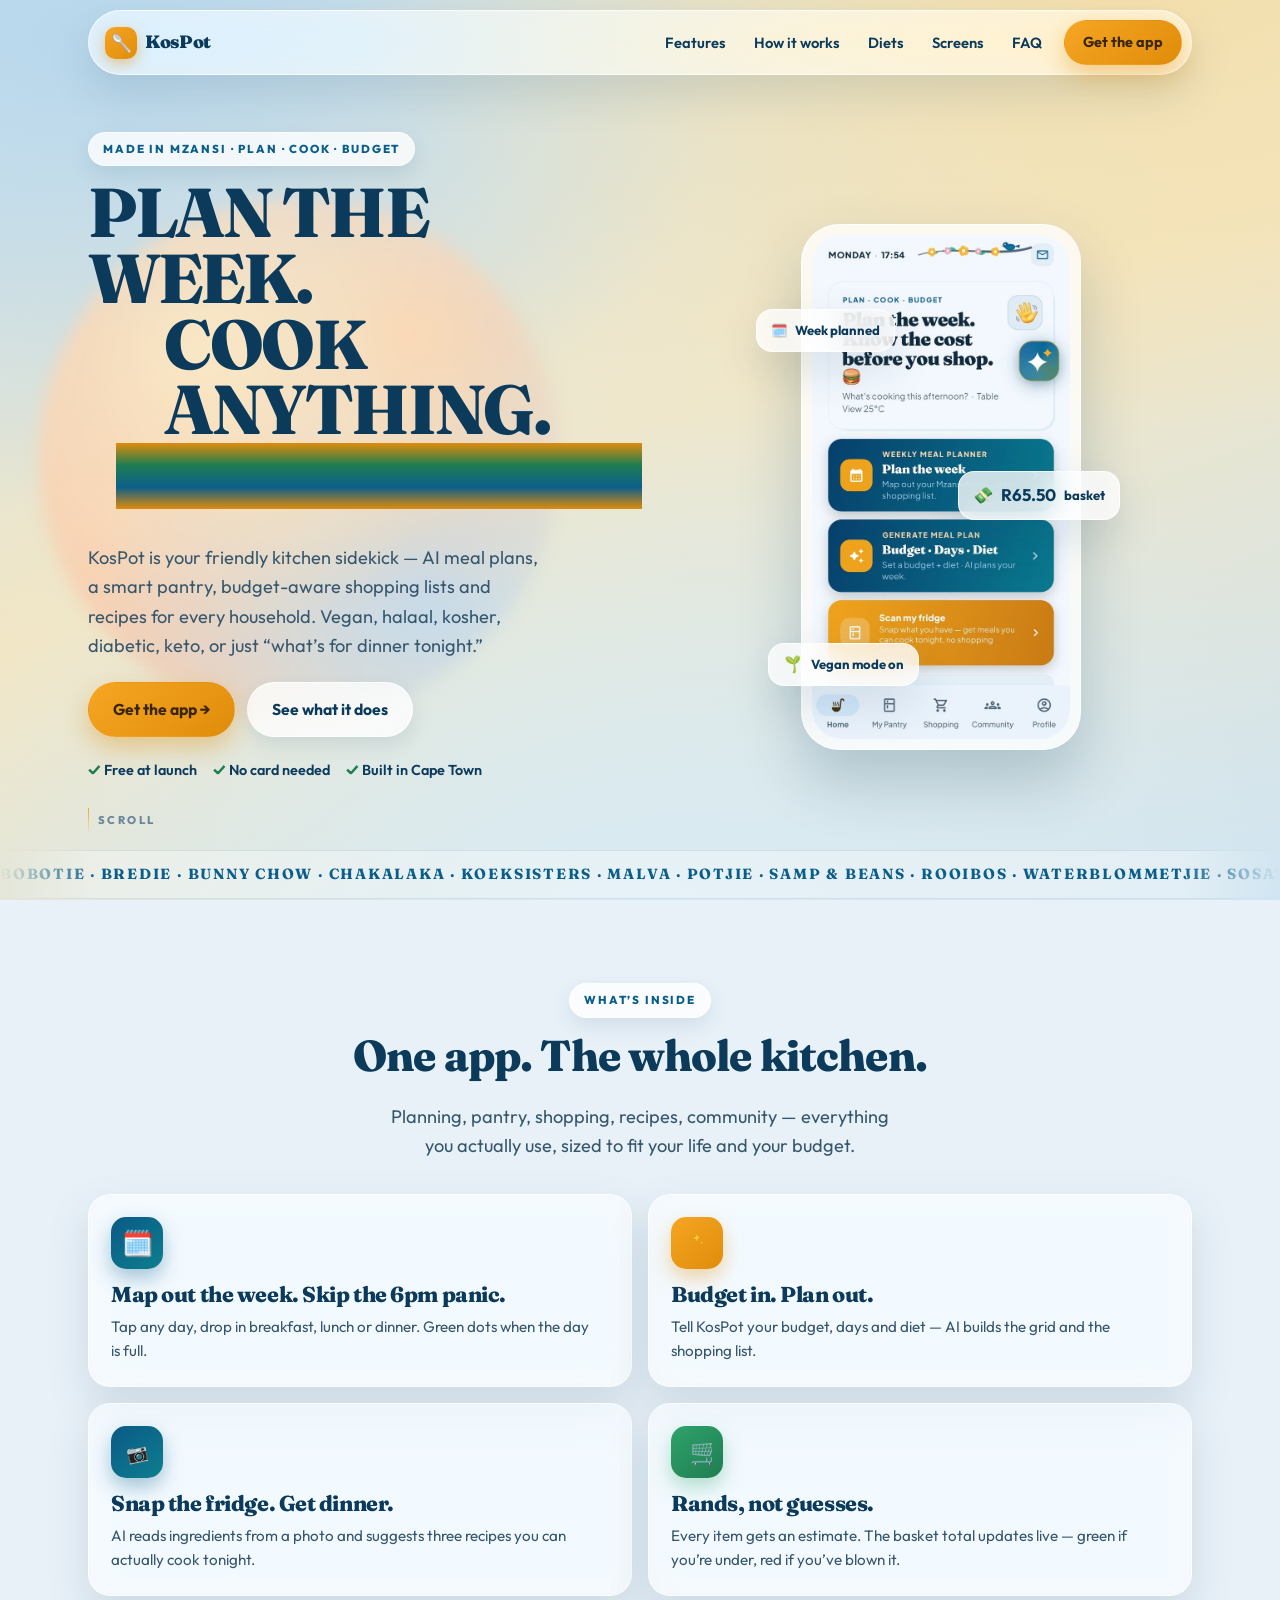
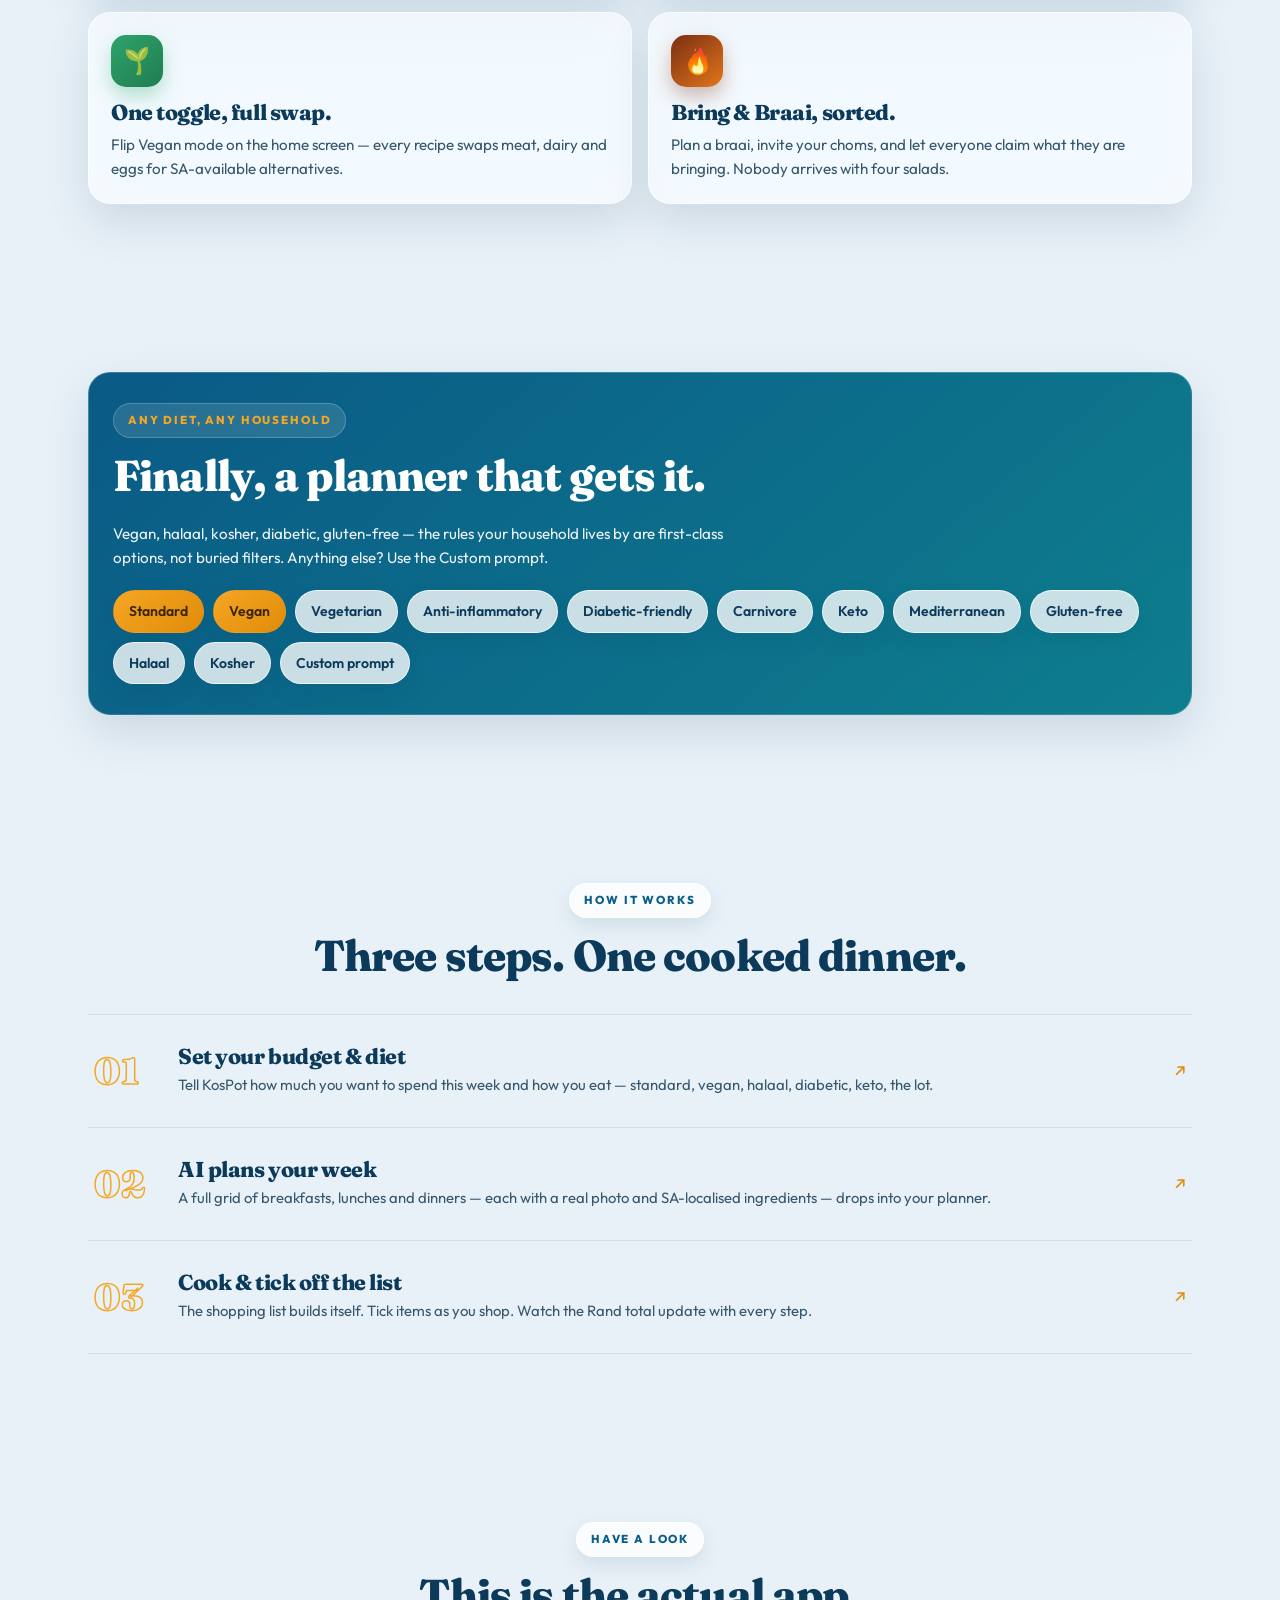
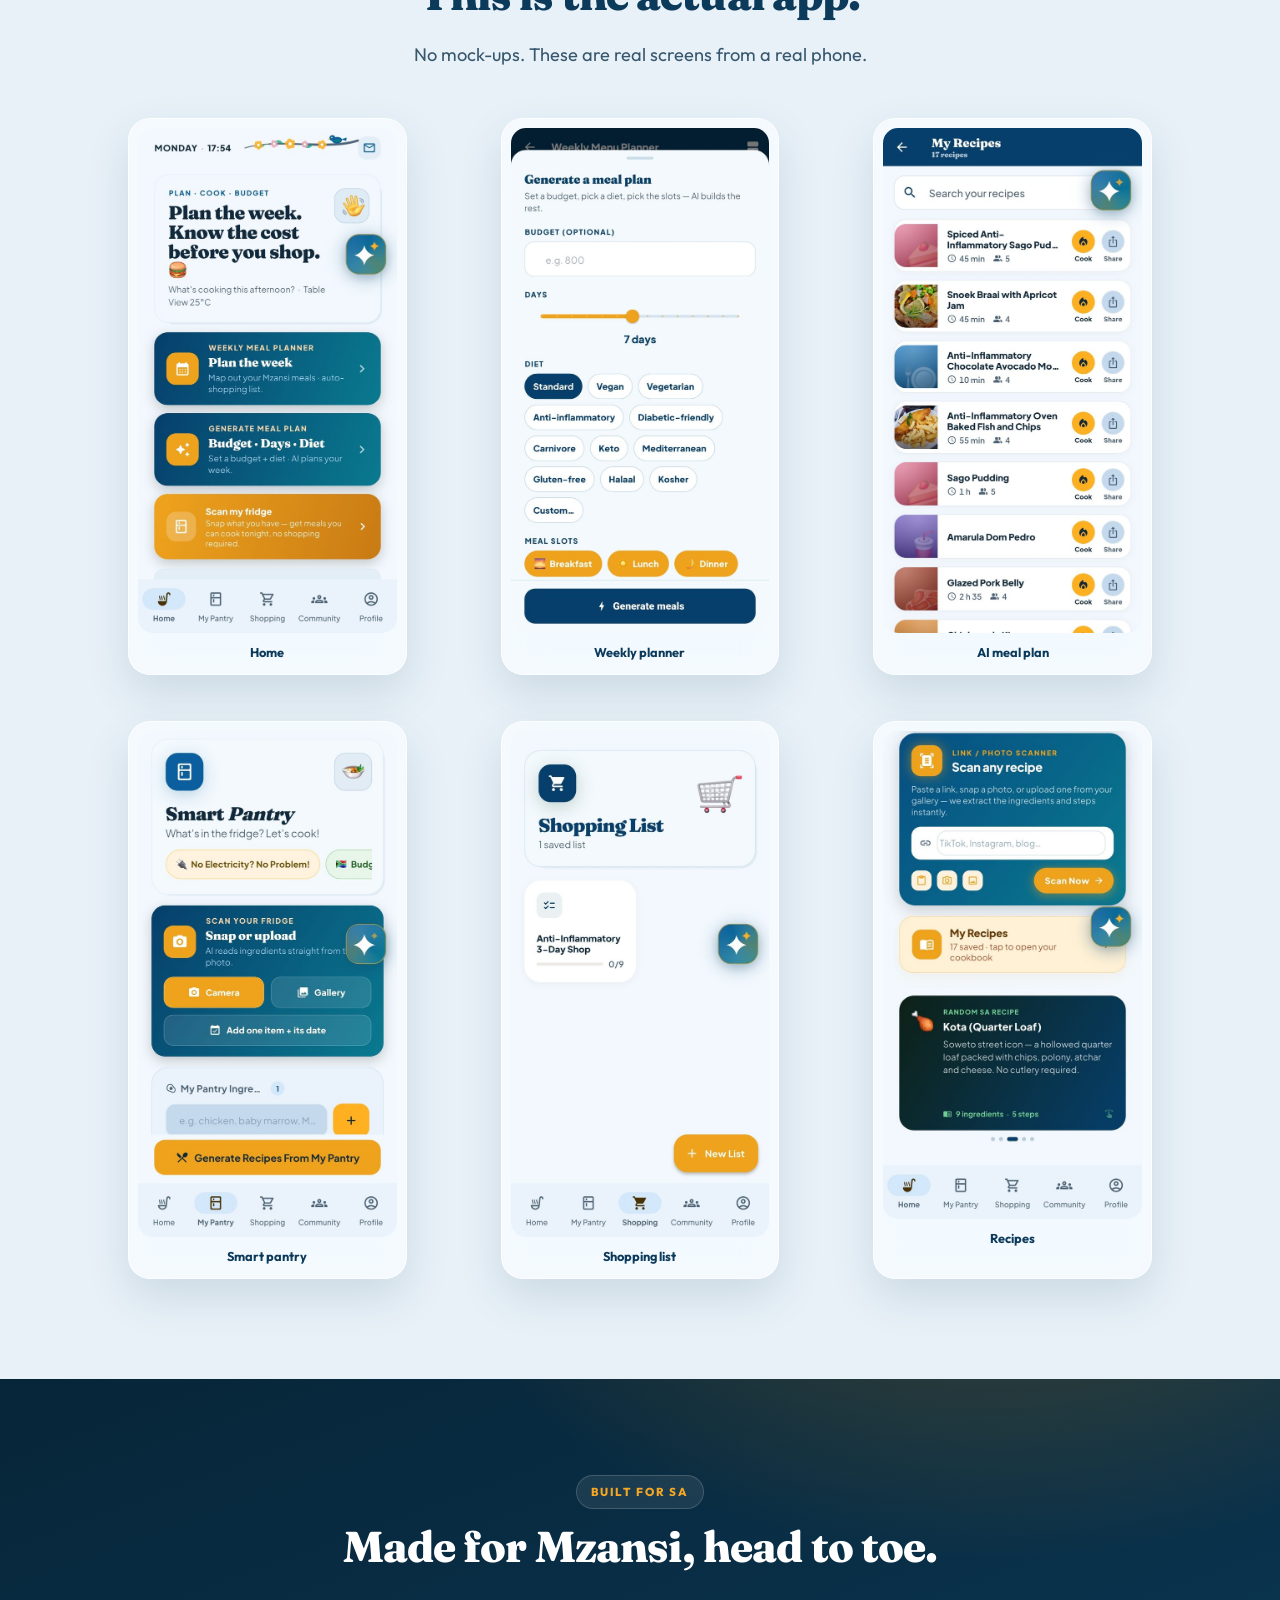
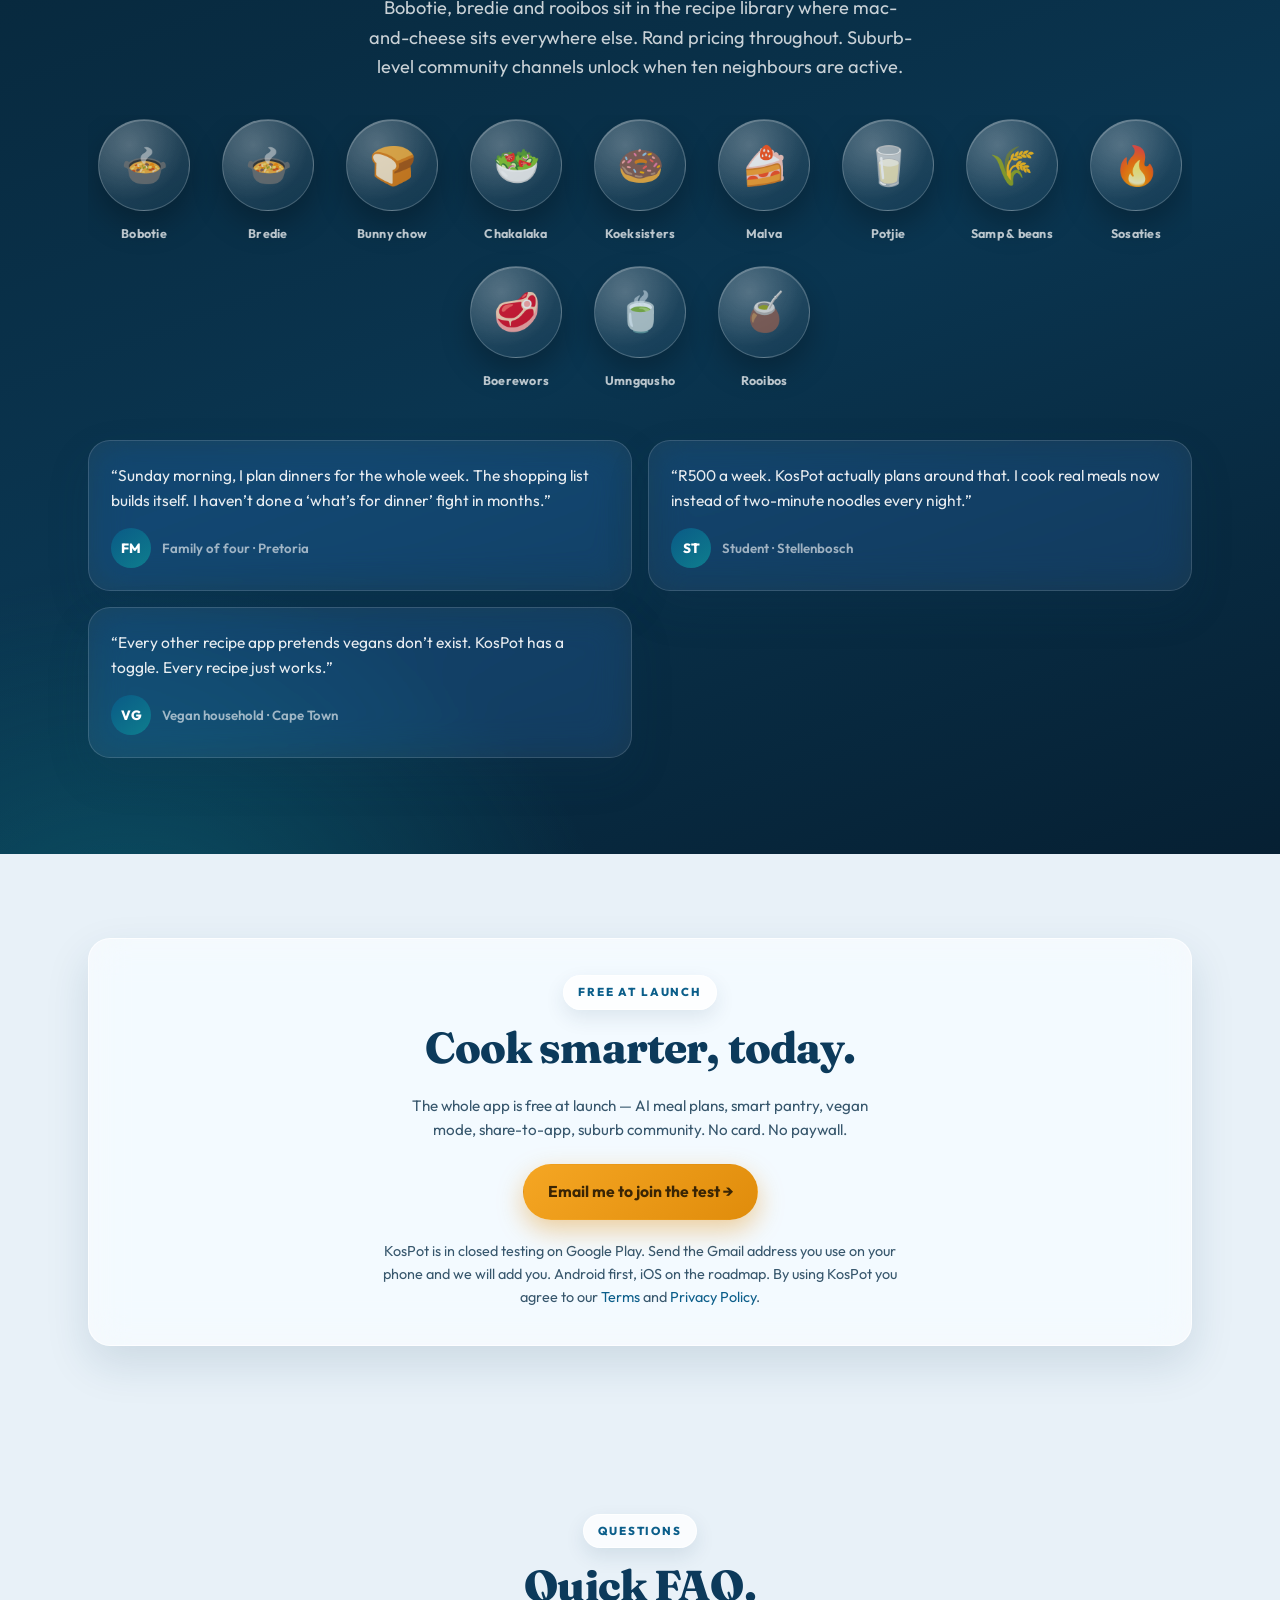
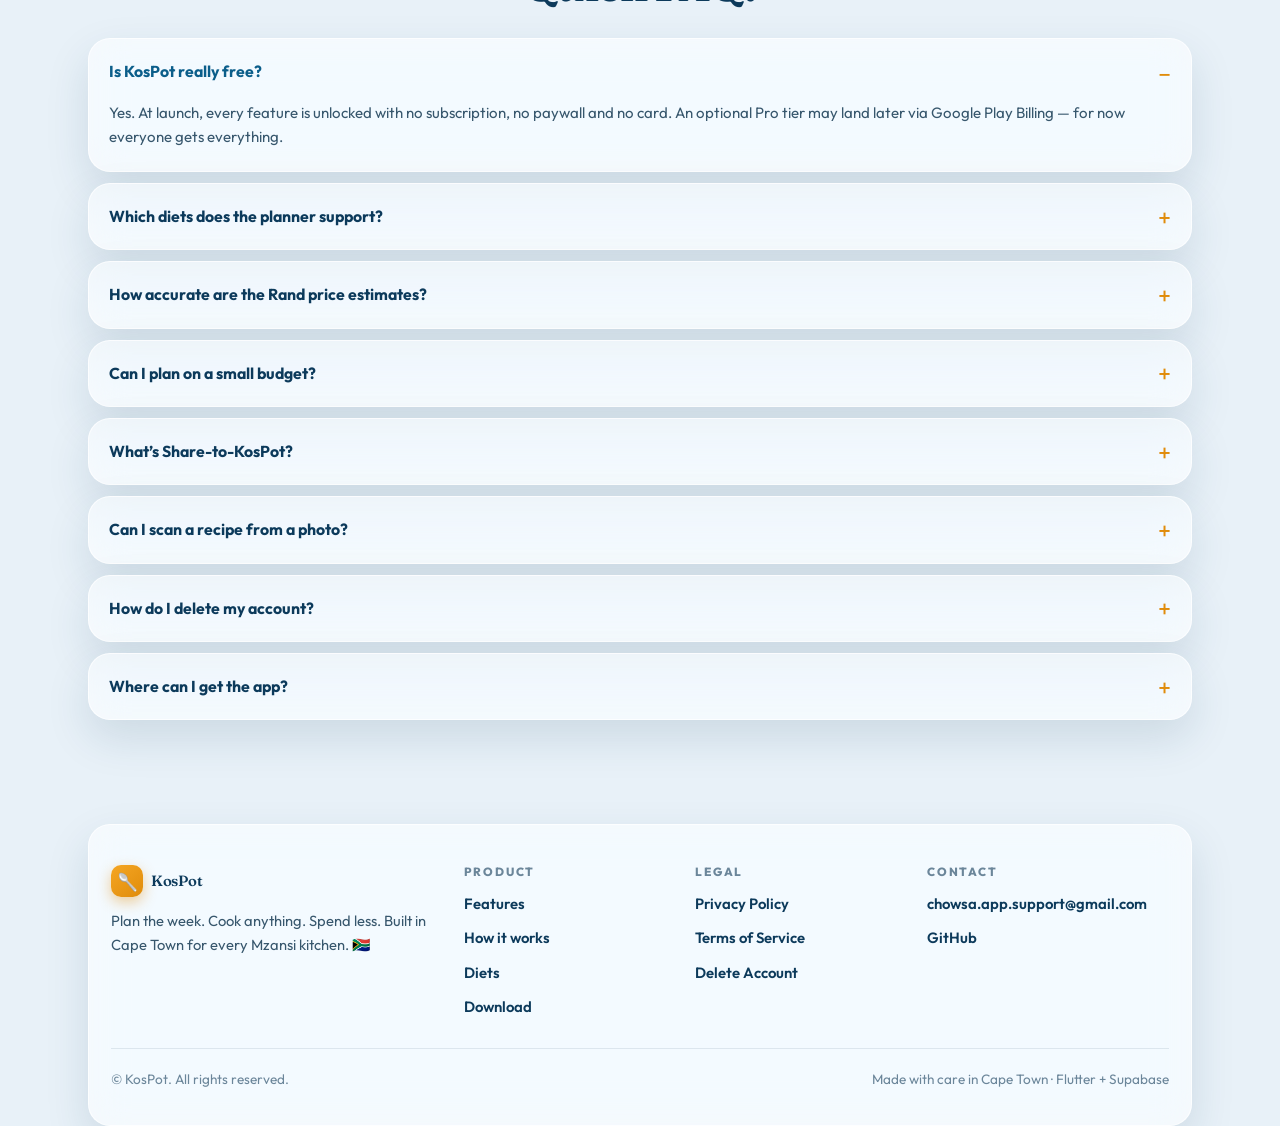
==== commit 6168c733: "Make the emoji actually move, without a player library Google's Noto Animated Emoji ship as animated" ====
--- a/index.html
+++ b/index.html
@@ -76,8 +76,8 @@
         <img src="assets/screens/home.jpg" width="1024" height="2048"
              alt="The KosPot home screen showing the weekly meal planner, budget planner and fridge scanner.">
         <div class="float float-1"><span aria-hidden="true">🗓️</span> Week planned</div>
-        <div class="float float-2"><span aria-hidden="true">💸</span> <b>R65.50</b> basket</div>
-        <div class="float float-3"><span aria-hidden="true">🌱</span> Vegan mode on</div>
+        <div class="float float-2"><span aria-hidden="true"><span class="e-static">💸</span><img class="e-anim" src="assets/emoji/1f4b8.webp" alt="" width="96" height="96" decoding="async"></span> <b>R65.50</b> basket</div>
+        <div class="float float-3"><span aria-hidden="true"><span class="e-static">🌱</span><img class="e-anim" src="assets/emoji/1f331.webp" alt="" width="96" height="96" decoding="async"></span> Vegan mode on</div>
       </div>
     </div>
   </div>
@@ -110,31 +110,31 @@
       </article>
 
       <article class="reveal card glass">
-        <div class="tile" aria-hidden="true">✨</div>
+        <div class="tile" aria-hidden="true"><span class="e-static">✨</span><img class="e-anim" src="assets/emoji/2728.webp" alt="" width="96" height="96" loading="lazy" decoding="async"></div>
         <h3>Budget in. Plan out.</h3>
         <p>Tell KosPot your budget, days and diet — AI builds the grid and the shopping list.</p>
       </article>
 
       <article class="reveal card glass">
-        <div class="tile tile-blue" aria-hidden="true">📷</div>
+        <div class="tile tile-blue" aria-hidden="true"><span class="e-static">📷</span><img class="e-anim" src="assets/emoji/1f4f7.webp" alt="" width="96" height="96" loading="lazy" decoding="async"></div>
         <h3>Snap the fridge. Get dinner.</h3>
         <p>AI reads ingredients from a photo and suggests three recipes you can actually cook tonight.</p>
       </article>
 
       <article class="reveal card glass">
-        <div class="tile tile-green" aria-hidden="true">🛒</div>
+        <div class="tile tile-green" aria-hidden="true"><span class="e-static">🛒</span><img class="e-anim" src="assets/emoji/1f6d2.webp" alt="" width="96" height="96" loading="lazy" decoding="async"></div>
         <h3>Rands, not guesses.</h3>
         <p>Every item gets an estimate. The basket total updates live — green if you’re under, red if you’ve blown it.</p>
       </article>
 
       <article class="reveal card glass">
-        <div class="tile tile-green" aria-hidden="true">🌱</div>
+        <div class="tile tile-green" aria-hidden="true"><span class="e-static">🌱</span><img class="e-anim" src="assets/emoji/1f331.webp" alt="" width="96" height="96" loading="lazy" decoding="async"></div>
         <h3>One toggle, full swap.</h3>
         <p>Flip Vegan mode on the home screen — every recipe swaps meat, dairy and eggs for SA-available alternatives.</p>
       </article>
 
       <article class="reveal card glass">
-        <div class="tile tile-ember" aria-hidden="true">🔥</div>
+        <div class="tile tile-ember" aria-hidden="true"><span class="e-static">🔥</span><img class="e-anim" src="assets/emoji/1f525.webp" alt="" width="96" height="96" loading="lazy" decoding="async"></div>
         <h3>Bring &amp; Braai, sorted.</h3>
         <p>Plan a braai, invite your choms, and let everyone claim what they are bringing. Nobody arrives with four salads.</p>
       </article>
--- a/assets/css/kospot.css
+++ b/assets/css/kospot.css
@@ -1153,3 +1153,36 @@
     border-color: var(--mango);
   }
 }
+
+/* ── Animated emoji ──────────────────────────────────────────────────────
+   Google's Noto Animated Emoji, served as animated WebP — so this is an
+   <img>, with no player library and no JavaScript at all.
+   Re-encoded from the 512px originals: 96px, frame rate dropped, lossy.
+   That took the six of them from about 3MB of source GIF to 360KB, and they
+   all sit below the fold so they lazy-load.
+
+   NOT EVERY EMOJI HAS AN ANIMATED VERSION. The calendar (1F5D3) and the cut
+   of meat (1F969) return 404 from the Noto CDN, so those stay as text glyphs
+   — which is exactly why every animated one ships with its plain twin beside
+   it rather than replacing it.
+
+   An animated WebP cannot be paused by CSS, so reduced motion swaps in the
+   static glyph instead of trying to stop the file. */
+.e-anim {
+  width: 1.15em;
+  height: 1.15em;
+  display: block;
+  object-fit: contain;
+}
+.e-static { display: none; }
+
+@media (prefers-reduced-motion: reduce) {
+  .e-anim   { display: none; }
+  .e-static { display: block; }
+}
+
+.tile .e-anim   { width: 30px; height: 30px; }
+.tile .e-static { font-size: 25px; line-height: 1; }
+
+.float .e-anim   { width: 20px; height: 20px; flex: none; }
+.float .e-static { font-size: 16px; }
